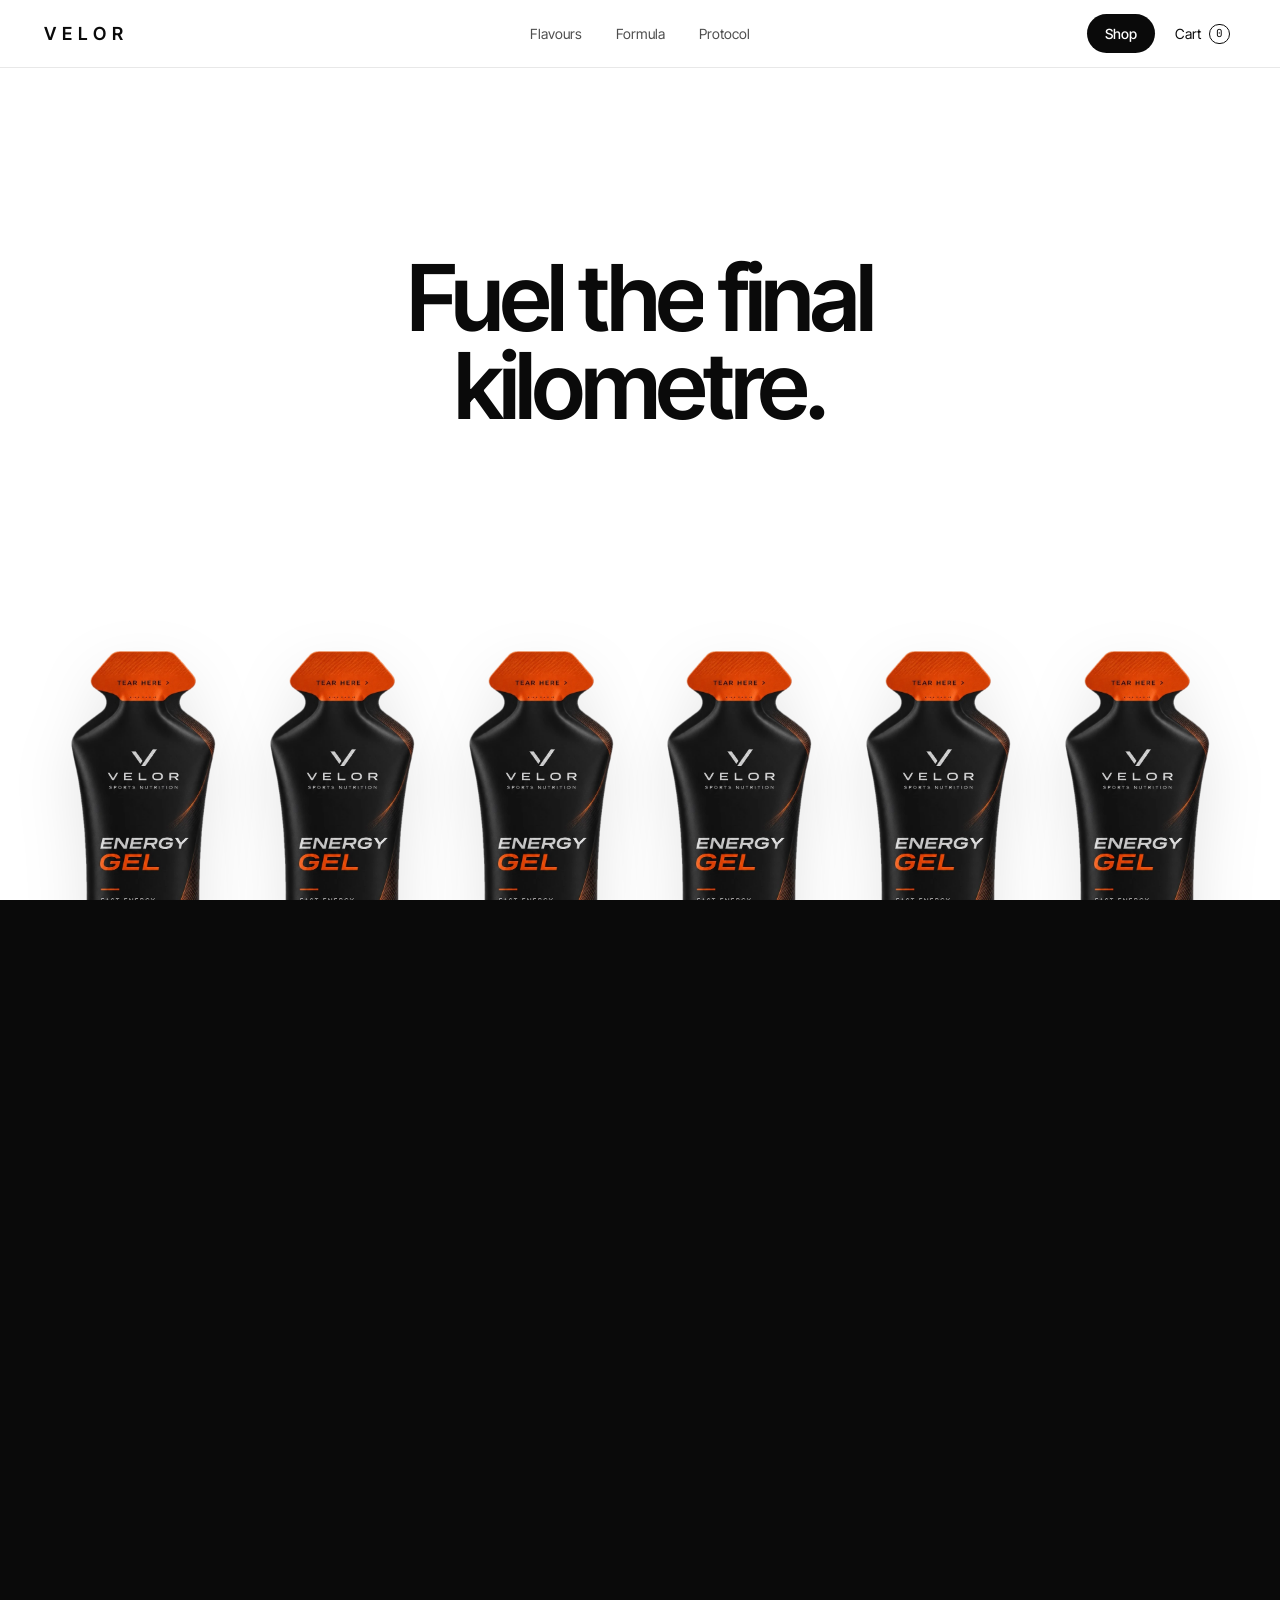
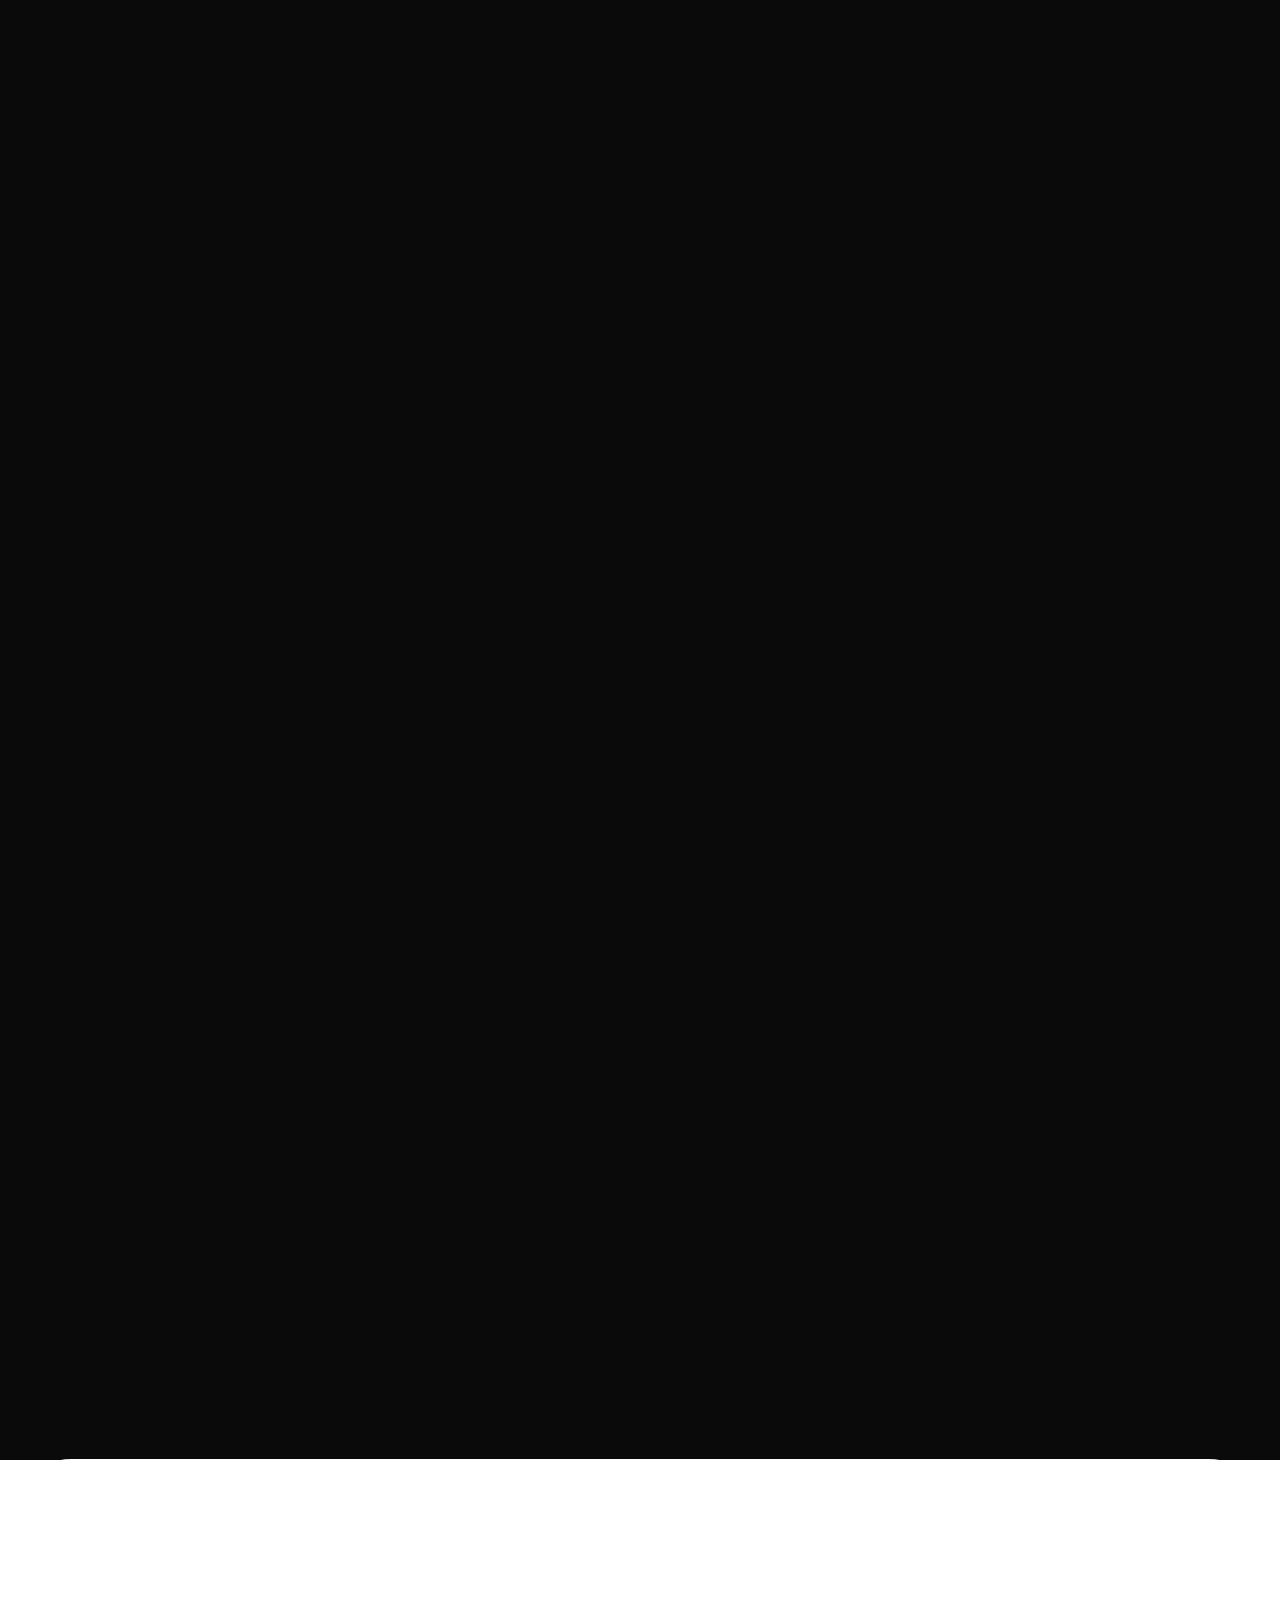
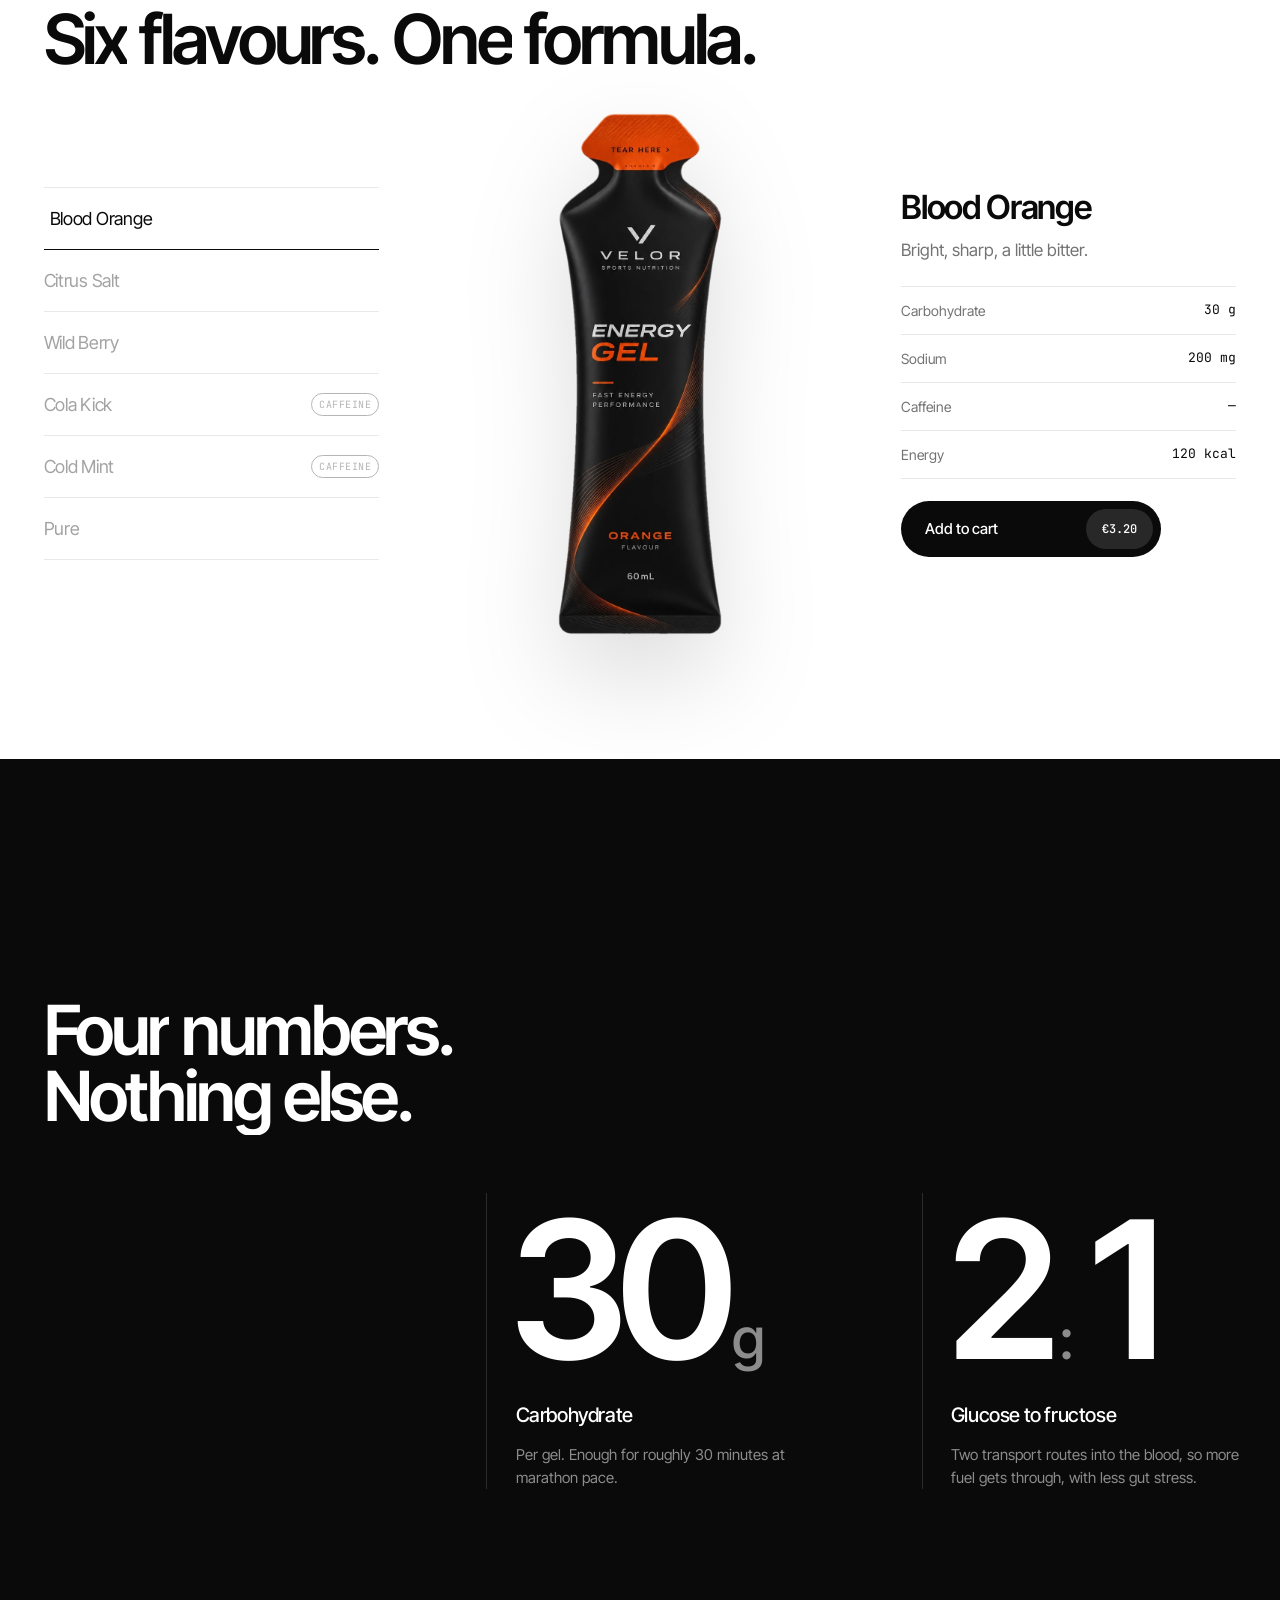
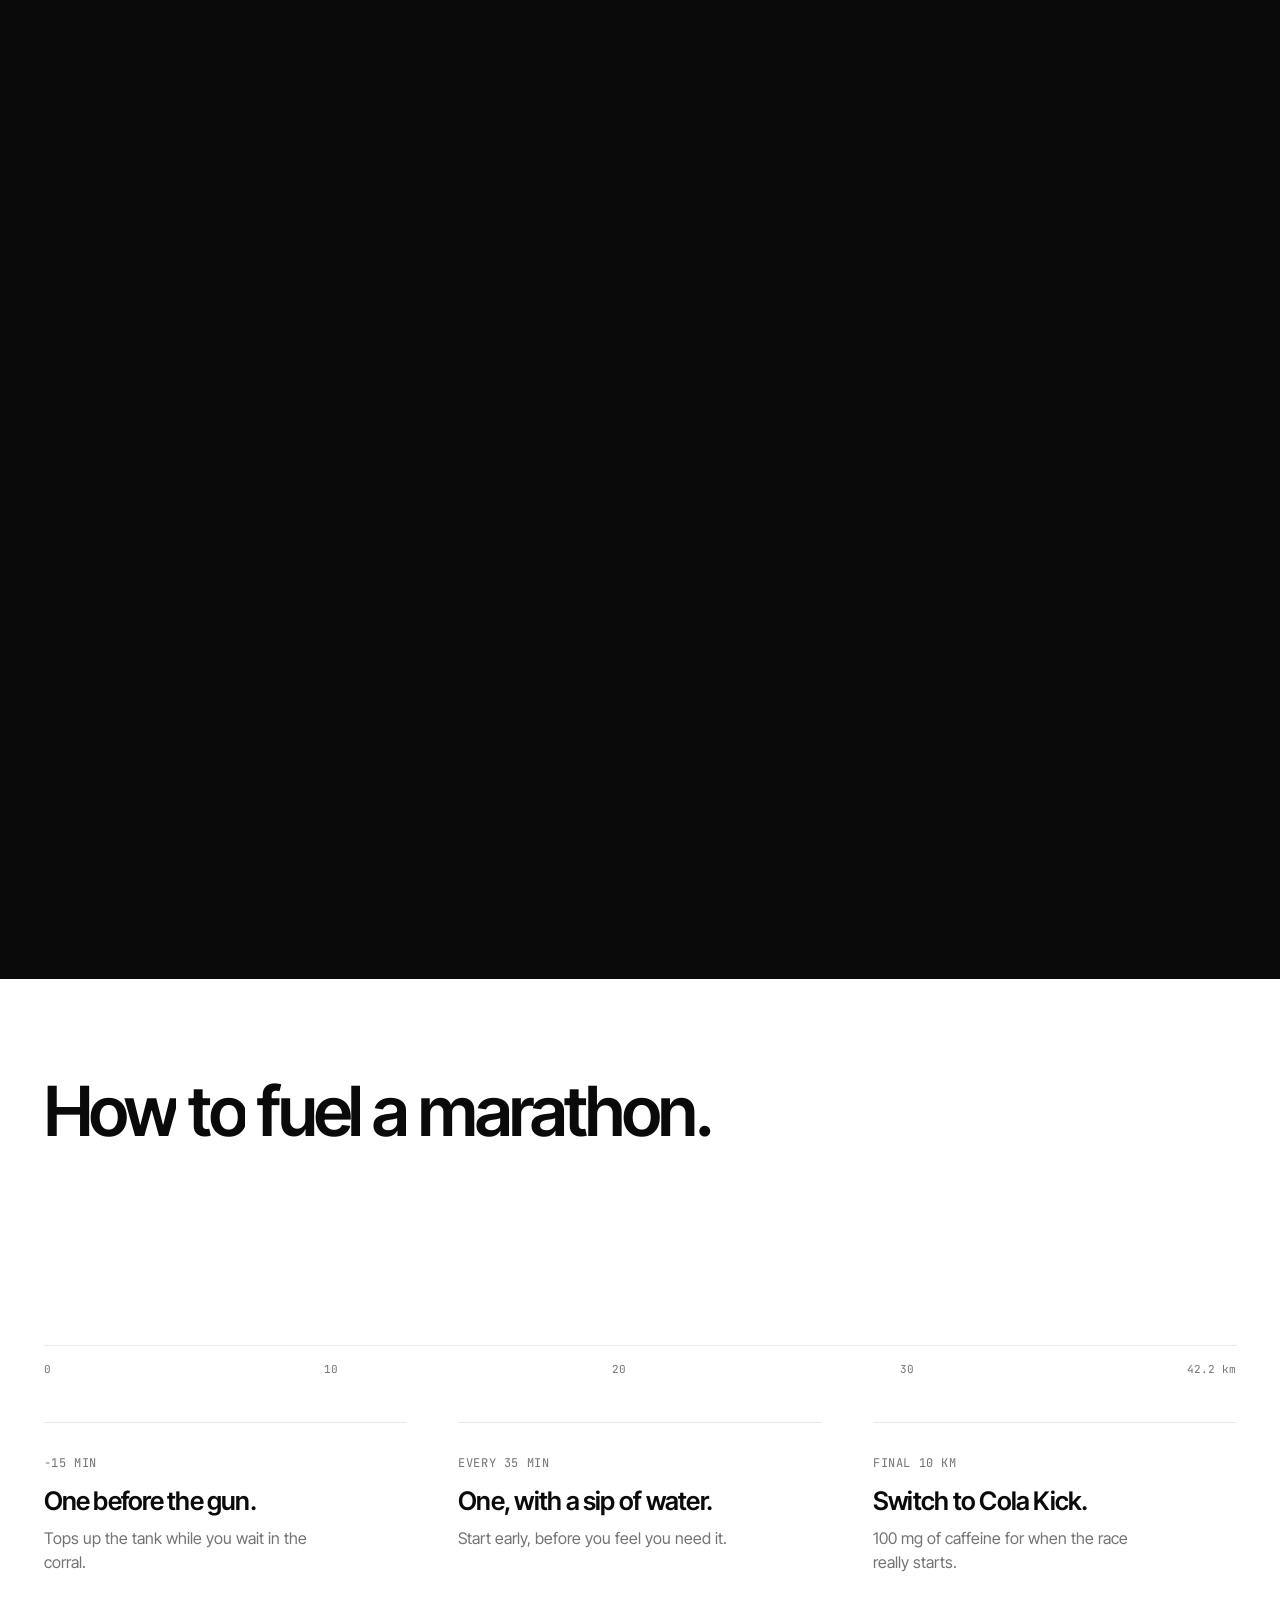
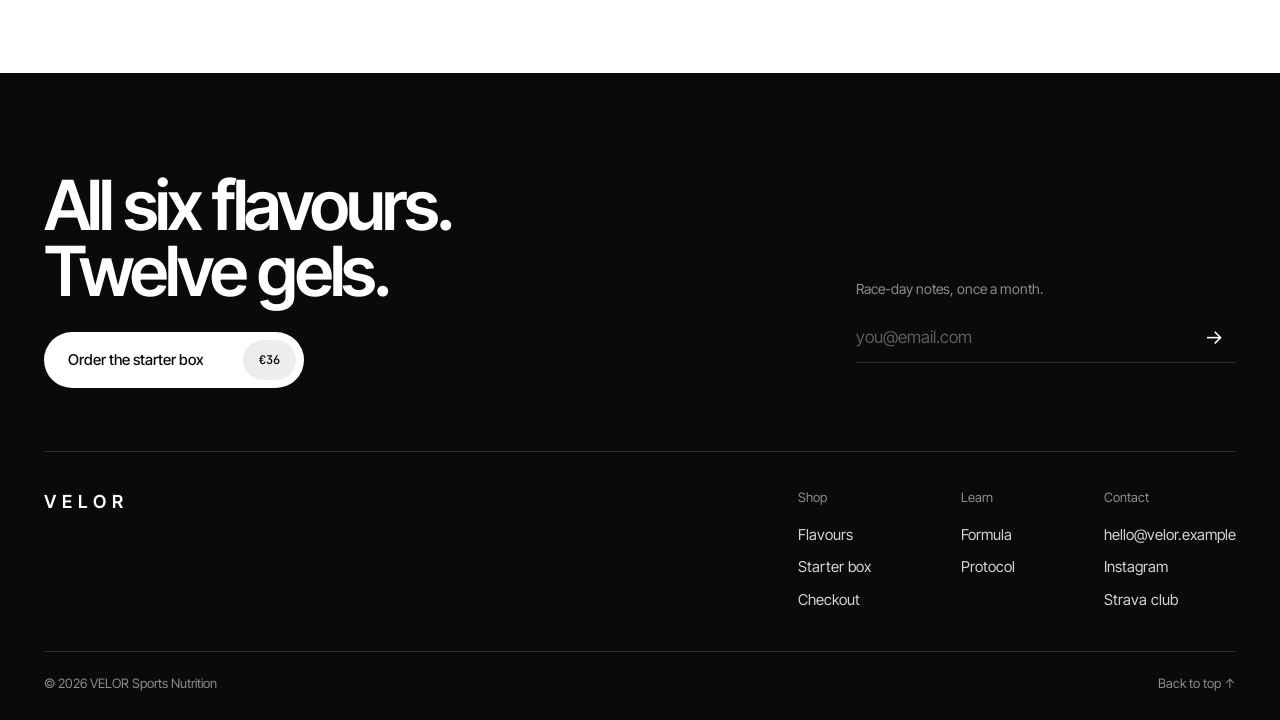
==== index.html @ 57b3eb49 "Polish: justified manifesto without orphans, tighter desktop spacing - Manifesto set as a justified " ====
<!doctype html>
<html lang="en">
<head>
  <meta charset="utf-8">
  <meta name="viewport" content="width=device-width, initial-scale=1, viewport-fit=cover">
  <title>VELOR — Energy Gel for Runners</title>
  <meta name="description" content="VELOR energy gels for runners. 30 g of carbohydrate in 60 ml, 2:1 glucose–fructose, six flavours. Fuel the final kilometre.">
  <meta name="theme-color" content="#ffffff">
  <link rel="canonical" href="https://velor.example/">
  <meta property="og:type" content="website">
  <meta property="og:title" content="VELOR — Energy Gel for Runners">
  <meta property="og:description" content="30 g carbs. 60 ml. Six flavours. Fuel the final kilometre.">
  <meta property="og:image" content="assets/velor-gel.png">
  <meta name="twitter:card" content="summary_large_image">
  <link rel="icon" href="data:image/svg+xml,%3Csvg xmlns='http://www.w3.org/2000/svg' viewBox='0 0 32 32'%3E%3Crect width='32' height='32' rx='7' fill='%230a0a0a'/%3E%3Cpath d='M8 9l8 15 8-15' fill='none' stroke='%23fff' stroke-width='3'/%3E%3C/svg%3E">
  <link rel="preconnect" href="https://fonts.googleapis.com">
  <link rel="preconnect" href="https://fonts.gstatic.com" crossorigin>
  <link href="https://fonts.googleapis.com/css2?family=Inter+Tight:wght@400;500;600;700&family=JetBrains+Mono:wght@400;500&display=swap" rel="stylesheet">
  <link rel="preload" as="image" href="assets/velor-gel.webp" type="image/webp">
  <link rel="stylesheet" href="styles.css">
  <script type="application/ld+json">
  {
    "@context": "https://schema.org",
    "@type": "Product",
    "name": "VELOR Energy Gel",
    "brand": { "@type": "Brand", "name": "VELOR" },
    "description": "Energy gel for runners: 30 g carbohydrate in 60 ml, 2:1 glucose–fructose. Six flavours.",
    "image": "assets/velor-gel.png",
    "offers": { "@type": "Offer", "priceCurrency": "EUR", "price": "36.00", "availability": "https://schema.org/InStock" }
  }
  </script>
</head>
<body>
  <a class="skip" href="#flavours">Skip to flavours</a>

  <header class="nav" id="nav">
    <a class="logo" href="#top" aria-label="VELOR home">
      <span>VELOR</span>
    </a>
    <nav class="nav-links" aria-label="Primary">
      <a href="#flavours">Flavours</a>
      <a href="#formula">Formula</a>
      <a href="#protocol">Protocol</a>
    </nav>
    <div class="nav-actions">
      <a class="nav-shop" href="#shop">Shop</a>
      <button class="nav-cart" type="button" id="cartOpen" aria-haspopup="dialog" aria-controls="cart">Cart <span class="cart-count" id="cartCount" aria-label="items in cart">0</span></button>
    </div>
  </header>

  <main id="top">
    <!-- ================= INTRO: hero + blackout manifesto (one pinned scene) ================= -->
    <section class="intro" id="intro" aria-label="Introduction">
      <div class="intro-stage">
        <div class="hero">
          <div class="hero-copy">
            <h1 class="hero-title" data-split>Fuel the final kilometre.</h1>
            <a class="hero-cta" href="#flavours">Shop flavours <span aria-hidden="true">→</span></a>
          </div>

          <div class="packs" id="packs"></div>
        </div>

        <div class="blackout" id="blackout" aria-hidden="false">
          <p class="manifesto" id="manifesto">No sugar crash. No sticky hands. No guessing. Just thirty grams of fuel, ready the moment your legs ask&nbsp;for&nbsp;it.</p>
        </div>
      </div>
    </section>

    <!-- ================= FLAVOURS ================= -->
    <section class="flavours" id="flavours" aria-labelledby="flavours-title">
      <div class="wrap">
        <header class="sec-head">
          <h2 id="flavours-title" data-split>Six flavours. One formula.</h2>
        </header>

        <div class="fl">
          <ol class="fl-list" id="flList" role="tablist" aria-label="Flavours"></ol>

          <div class="fl-stage" aria-live="polite">
            <img class="fl-pack" id="flPack" src="assets/velor-gel.webp" width="438" height="1391" alt="VELOR energy gel pack">
          </div>

          <div class="fl-info">
            <h3 class="fl-name" id="flName">Blood Orange</h3>
            <p class="fl-note" id="flNote">Bright, sharp, a little bitter.</p>
            <dl class="fl-specs">
              <div><dt>Carbohydrate</dt><dd id="flCarb">30 g</dd></div>
              <div><dt>Sodium</dt><dd id="flSodium">200 mg</dd></div>
              <div><dt>Caffeine</dt><dd id="flCaf">—</dd></div>
              <div><dt>Energy</dt><dd>120 kcal</dd></div>
            </dl>
            <button class="btn btn--ink" type="button" id="flAdd">
              <span class="btn-label">Add to cart</span><span class="btn-price">€3.20</span>
            </button>
          </div>
        </div>
      </div>
    </section>

    <!-- ================= FORMULA (pinned horizontal track) ================= -->
    <section class="formula" id="formula" aria-labelledby="formula-title">
      <div class="formula-stage">
        <div class="formula-panel" id="formulaPanel">
          <div class="formula-head">
            <h2 id="formula-title" data-split>Four numbers. Nothing else.</h2>
          </div>
          <div class="track" id="track">
            <article class="stat">
              <p class="stat-n"><span class="count" data-to="30">30</span><small>g</small></p>
              <h3>Carbohydrate</h3>
              <p>Per gel. Enough for roughly 30 minutes at marathon pace.</p>
            </article>
            <article class="stat">
              <p class="stat-n">2<small>:</small>1</p>
              <h3>Glucose to fructose</h3>
              <p>Two transport routes into the blood, so more fuel gets through, with less gut stress.</p>
            </article>
            <article class="stat">
              <p class="stat-n"><span class="count" data-to="200">200</span><small>mg</small></p>
              <h3>Sodium</h3>
              <p>Replaces what you sweat out. Citrus Salt doubles it for hot days.</p>
            </article>
            <article class="stat">
              <p class="stat-n"><span class="count" data-to="60">60</span><small>ml</small></p>
              <h3>Liquid, not paste</h3>
              <p>Thin enough to swallow mid-stride. No water needed to wash it down.</p>
            </article>
          </div>
          <div class="formula-bar" aria-hidden="true"><i id="formulaBar"></i></div>
        </div>
      </div>
    </section>

    <!-- ================= PROTOCOL ================= -->
    <section class="protocol" id="protocol" aria-labelledby="protocol-title">
      <div class="wrap">
        <header class="sec-head">
          <h2 id="protocol-title" data-split>How to fuel a marathon.</h2>
        </header>

        <div class="route" id="route">
          <svg class="route-svg" viewBox="0 52 1200 200" preserveAspectRatio="none" aria-hidden="true">
            <line class="route-base" x1="0" y1="250" x2="1200" y2="250"/>
            <path class="route-fill" d="M0 200 C 80 196 120 150 190 160 S 300 210 380 180 S 470 90 560 110 S 660 190 740 170 S 840 60 930 80 S 1050 170 1120 150 S 1180 130 1200 128 L1200 250 L0 250 Z"/>
            <path class="route-line" id="routeLine" pathLength="1" d="M0 200 C 80 196 120 150 190 160 S 300 210 380 180 S 470 90 560 110 S 660 190 740 170 S 840 60 930 80 S 1050 170 1120 150 S 1180 130 1200 128"/>
          </svg>
          <div class="route-km" aria-hidden="true"><span>0</span><span>10</span><span>20</span><span>30</span><span>42.2 km</span></div>
        </div>

        <ol class="steps">
          <li class="step" data-at=".08">
            <span class="step-t">−15 min</span>
            <h3>One before the gun.</h3>
            <p>Tops up the tank while you wait in the corral.</p>
          </li>
          <li class="step" data-at=".35">
            <span class="step-t">Every 35 min</span>
            <h3>One, with a sip of water.</h3>
            <p>Start early, before you feel you need it.</p>
          </li>
          <li class="step" data-at=".62">
            <span class="step-t">Final 10 km</span>
            <h3>Switch to Cola Kick.</h3>
            <p>100 mg of caffeine for when the race really starts.</p>
          </li>
        </ol>
      </div>
    </section>
  </main>

  <!-- ================= FOOTER ================= -->
  <footer class="foot" id="shop">
    <div class="wrap">
      <div class="foot-top">
        <div class="foot-offer">
          <h2>All six flavours.<br>Twelve gels.</h2>
          <button class="btn btn--paper" type="button" id="boxAdd"><span class="btn-label">Order the starter box</span><span class="btn-price">€36</span></button>
        </div>
        <form class="foot-news" id="news" novalidate>
          <label for="email">Race-day notes, once a month.</label>
          <div class="field">
            <input id="email" type="email" placeholder="you@email.com" autocomplete="email" required>
            <button type="submit" aria-label="Subscribe">→</button>
          </div>
          <p class="field-msg" id="newsMsg" role="status"></p>
        </form>
      </div>

      <div class="foot-mid">
        <a class="foot-logo" href="#top" aria-label="Back to top">VELOR</a>
        <nav class="foot-cols" aria-label="Footer">
          <div>
            <p>Shop</p>
            <a href="#flavours">Flavours</a>
            <a href="#shop">Starter box</a>
            <a href="checkout.html">Checkout</a>
          </div>
          <div>
            <p>Learn</p>
            <a href="#formula">Formula</a>
            <a href="#protocol">Protocol</a>
          </div>
          <div>
            <p>Contact</p>
            <a href="mailto:hello@velor.example">hello@velor.example</a>
            <a href="#" aria-disabled="true">Instagram</a>
            <a href="#" aria-disabled="true">Strava club</a>
          </div>
        </nav>
      </div>

      <div class="foot-base">
        <span>© 2026 VELOR Sports Nutrition</span>
        <a href="#top">Back to top ↑</a>
      </div>
    </div>
  </footer>

  <div class="cart-scrim" id="cartScrim" hidden></div>
  <aside class="cart" id="cart" role="dialog" aria-modal="true" aria-labelledby="cartTitle" aria-hidden="true" inert>
    <header class="cart-head">
      <h2 id="cartTitle">Cart <span id="cartHeadCount">0</span></h2>
      <button class="cart-x" type="button" id="cartClose" aria-label="Close cart"><svg viewBox="0 0 24 24" aria-hidden="true"><path d="M6 6l12 12M18 6 6 18"/></svg></button>
    </header>
    <div class="cart-ship" id="cartShip"><p id="cartShipText"></p><span class="cart-ship-bar"><i id="cartShipBar"></i></span></div>
    <ul class="cart-items" id="cartItems"></ul>
    <div class="cart-empty" id="cartEmpty">
      <p>Your cart is empty.</p>
      <a class="btn btn--ink" href="#flavours" data-close-cart><span class="btn-label">Browse flavours</span><span class="btn-price">→</span></a>
    </div>
    <footer class="cart-foot" id="cartFoot">
      <div class="cart-row"><span>Subtotal</span><span id="cartSubtotal">€0.00</span></div>
      <div class="cart-row cart-row--mute"><span>Shipping</span><span id="cartShipping">—</span></div>
      <div class="cart-row cart-row--total"><span>Total</span><span id="cartTotal">€0.00</span></div>
      <a class="btn btn--ink cart-checkout" href="checkout.html" id="cartCheckout"><span class="btn-label">Checkout</span><span class="btn-price" id="cartCheckoutPrice">€0.00</span></a>
    </footer>
  </aside>

  <div class="toast" id="toast" role="status" aria-live="polite"></div>

  <script src="main.js" defer></script>
</body>
</html>
---- styles.css ----
/* ==========================================================================
   VELOR — energy gel for runners
   Monochrome system: ink on paper, paper on ink. Motion carries the brand.
   ========================================================================== */

:root {
  --ink: #0a0a0a;
  --paper: #ffffff;
  --mute: #737373;
  --mute-inv: #8c8c8c;
  --line: rgba(10, 10, 10, .09);
  --line-inv: rgba(255, 255, 255, .14);
  --ghost: #f3f3f3;

  --sans: "Inter Tight", ui-sans-serif, system-ui, -apple-system, "Segoe UI", sans-serif;
  --mono: "JetBrains Mono", ui-monospace, SFMono-Regular, Menlo, monospace;

  --gutter: clamp(16px, 3.4vw, 48px);
  --max: 1360px;

  --ease-out: cubic-bezier(.23, 1, .32, 1);
  --ease-io: cubic-bezier(.77, 0, .175, 1);
  --ease-spring: cubic-bezier(.34, 1.4, .64, 1);
}

*, *::before, *::after { box-sizing: border-box; }
html { -webkit-text-size-adjust: 100%; }
body {
  margin: 0;
  background: var(--paper);
  color: var(--ink);
  font-family: var(--sans);
  font-size: 16px;
  line-height: 1.5;
  -webkit-font-smoothing: antialiased;
  -moz-osx-font-smoothing: grayscale;
  text-rendering: optimizeLegibility;
  overflow-x: clip;
}
img, svg { display: block; max-width: 100%; }
button { font: inherit; color: inherit; background: none; border: 0; padding: 0; cursor: pointer; }
a { color: inherit; text-decoration: none; }
h1, h2, h3, p, ol, dl, dd { margin: 0; padding: 0; }
ol { list-style: none; }
::selection { background: var(--ink); color: var(--paper); }
[hidden] { display: none !important; }
html.cart-lock, html.cart-lock body { overflow: hidden; }
:focus-visible { outline: 2px solid currentColor; outline-offset: 4px; border-radius: 4px; }

.wrap { width: 100%; max-width: var(--max); margin: 0 auto; padding: 0 var(--gutter); }

.skip { position: fixed; left: 12px; top: -60px; z-index: 100; background: var(--ink); color: var(--paper); padding: 10px 14px; border-radius: 8px; }
.skip:focus { top: 12px; }

/* ---------- split-line reveal ---------- */
[data-split] .w { display: inline-block; overflow: hidden; vertical-align: top; padding-bottom: .08em; margin-bottom: -.08em; }
[data-split] .w > span {
  display: inline-block;
  transform: translate3d(0, 105%, 0);
  transition: transform 1s var(--ease-out);
  transition-delay: calc(var(--i, 0) * 55ms);
}
[data-split].in .w > span { transform: none; }

/* ==========================================================================
   NAV — solid frosted bar; switches to a dark bar over black sections
   ========================================================================== */
:root { --nav-h: 68px; --sec-y: clamp(88px, 11vh, 120px); --head-gap: clamp(32px, 4.5vh, 48px); }
.nav {
  position: fixed; inset: 0 0 auto 0; z-index: 50;
  height: var(--nav-h);
  display: grid; grid-template-columns: 1fr auto 1fr; align-items: center;
  padding: 0 var(--gutter);
  color: var(--ink);
  background: rgba(255, 255, 255, .94);
  -webkit-backdrop-filter: saturate(180%) blur(16px); backdrop-filter: saturate(180%) blur(16px);
  border-bottom: 1px solid var(--line);
  transition: background-color .35s ease, color .35s ease, border-color .35s ease;
}
.nav.nav--dark {
  color: var(--paper);
  background: rgba(10, 10, 10, .9);
  border-bottom-color: var(--line-inv);
}
.logo { display: inline-flex; align-items: center; justify-self: start; min-height: 44px; }
.logo span { font-weight: 600; font-size: 18px; letter-spacing: .34em; margin-right: -.34em; }
.nav-links { display: flex; gap: 6px; font-size: 14px; }
.nav-links a {
  padding: 8px 14px; border-radius: 999px; opacity: .72;
  transition: opacity .2s, background-color .2s;
}
.nav-links a:hover { opacity: 1; background: rgba(10, 10, 10, .05); }
.nav--dark .nav-links a:hover { background: rgba(255, 255, 255, .08); }
.nav-actions { justify-self: end; display: flex; align-items: center; gap: 8px; font-size: 14px; }
.nav-shop {
  padding: 9px 18px; border-radius: 999px; background: var(--ink); color: var(--paper); font-weight: 500;
  transition: transform .16s var(--ease-out), background-color .35s, color .35s;
}
.nav--dark .nav-shop { background: var(--paper); color: var(--ink); }
.nav-shop:active { transform: scale(.96); }
.nav-cart { padding: 0 6px 0 12px; border-radius: 999px; transition: background-color .2s; }
.nav-cart:hover { background: rgba(10, 10, 10, .05); }
.nav--dark .nav-cart:hover { background: rgba(255, 255, 255, .08); }
.nav-cart { display: inline-flex; align-items: center; gap: 8px; }
.cart-count {
  display: inline-grid; place-items: center; min-width: 20px; height: 20px; padding: 0 6px;
  border: 1px solid currentColor; border-radius: 999px; font-family: var(--mono); font-size: 11px;
}
.cart-count.bump { animation: bump .5s var(--ease-spring); }
@keyframes bump { 40% { transform: scale(1.35); } }

/* ==========================================================================
   INTRO — hero, then a black disc rises out of the packs and swallows the page
   ========================================================================== */
.intro { position: relative; height: 340vh; background: var(--ink); }
.intro-stage { position: sticky; top: 0; height: 100vh; height: 100svh; overflow: hidden; background: var(--paper); }

.hero { position: absolute; inset: 0; }

.hero-copy {
  position: absolute; left: 0; right: 0; top: 38%; transform: translateY(-50%);
  text-align: center; padding: 0 var(--gutter);
  will-change: transform, opacity;
}
.hero-title {
  font-weight: 600;
  font-size: clamp(40px, 7.2vw, 112px);
  line-height: .95;
  letter-spacing: -.045em;
  max-width: 11ch; margin: 0 auto;
}
.hero-cta { display: none; }

/* six packs, half-submerged at the bottom edge */
.packs {
  position: absolute; left: 0; right: 0; bottom: 0; margin: 0 auto; max-width: var(--max); padding: 0 var(--gutter);
  display: grid; grid-template-columns: repeat(6, minmax(0, 1fr));
  height: 0; /* packs hang from the bottom edge */
}
.pack {
  --w: clamp(52px, 11.4vw, 180px);
  --hide: 46%; --show: .54;
  position: relative; justify-self: center;
  width: var(--w); height: 0;
  outline: none;
}
.pack-body {
  position: absolute; left: 0; bottom: 0; width: var(--w); display: block;
  transform: translate3d(0, calc(100% + 40px), 0);
  transition: transform 1.25s var(--ease-out);
  transition-delay: calc(var(--i) * 70ms + 250ms);
}
.pack-img {
  width: 100%; height: auto;
  filter: drop-shadow(0 24px 30px rgba(0, 0, 0, .1));
  user-select: none; -webkit-user-drag: none; pointer-events: none;
}
.loaded .pack-body { transform: translate3d(0, calc(var(--hide, 50%) - var(--lift, 0%) + var(--sink, 0px)), 0) rotate(var(--rot, 0deg)); }
.pack-body { transform-origin: 50% 80%; }
.loaded .pack.ready .pack-body { transition: transform .7s var(--ease-out); transition-delay: 0s; }
.loaded .pack.ready.sunk .pack-body { transition: none; }
/* Fixed hit area = the resting visible part of the pack. The artwork moves,
   the hit area doesn't, so the lift can't slide out from under the cursor. */
.pack::before {
  content: ""; position: absolute; left: 0; bottom: 0; width: var(--w);
  height: calc(var(--w) * 3.176 * var(--show, .5));
}
.pack-body { pointer-events: none; }
.pack.sunk { pointer-events: none; }
.pack:focus-visible::after {
  content: ""; position: absolute; left: 50%; bottom: 14px; width: 6px; height: 6px; margin-left: -3px;
  border-radius: 50%; background: var(--paper); z-index: 2;
}

/* only the pack under the cursor moves */
@media (hover: hover) and (pointer: fine) {
  .pack:hover { --lift: 16%; }
}
.pack:focus-visible { --lift: 16%; }

/* the black disc */
.blackout {
  position: absolute; inset: 0; background: var(--ink); color: var(--paper);
  clip-path: circle(0px at 50% 100%);
  display: grid; place-items: center; padding: 0 var(--gutter);
  pointer-events: none;
  will-change: clip-path;
}
.blackout.full { pointer-events: auto; }
.manifesto {
  width: min(100%, 15.25em);
  font-weight: 500;
  font-size: clamp(28px, 4.2vw, 64px);
  line-height: 1.06;
  letter-spacing: -.035em;
  text-align: justify;
  text-align-last: left;
  -webkit-hyphens: none; hyphens: none;
  word-spacing: -.02em;
}
.manifesto .mw { opacity: .14; transition: opacity .35s ease; }
.manifesto .mw.on { opacity: 1; }

/* ==========================================================================
   SECTION HEADS
   ========================================================================== */
.sec-head { display: flex; flex-direction: column; gap: 18px; }
.sec-head h2, .formula-head h2, .foot-offer h2 {
  font-weight: 600;
  font-size: clamp(36px, 5.4vw, 84px);
  line-height: .96;
  letter-spacing: -.045em;
}

/* ==========================================================================
   FLAVOURS — white sheet rising over black, its corners flattening as it lands
   ========================================================================== */
.flavours {
  position: relative; z-index: 2;
  background: var(--paper);
  margin-top: -1px;
  padding: calc(var(--nav-h) + clamp(40px, 6vh, 64px)) 0 var(--sec-y);
  border-radius: var(--r, 48px) var(--r, 48px) 0 0;
  min-height: 100vh; overflow: hidden;
  display: flex; flex-direction: column; justify-content: center;
}
.fl {
  display: grid; grid-template-columns: minmax(220px, 1fr) minmax(280px, 1.25fr) minmax(240px, 1fr);
  gap: clamp(24px, 4vw, 64px); align-items: center;
  margin-top: var(--head-gap);
}

.fl-list { border-top: 1px solid var(--line); }
.fl-item { border-bottom: 1px solid var(--line); }
.fl-btn {
  width: 100%; display: grid; grid-template-columns: 1fr auto; align-items: center; gap: 10px;
  padding: 17px 0; text-align: left; font-size: 18px; letter-spacing: -.015em;
  color: #a3a3a3; transition: color .3s ease;
  position: relative;
}
.fl-btn .tag { font-family: var(--mono); font-size: 10px; letter-spacing: .05em; text-transform: uppercase; padding: 3px 7px; border: 1px solid currentColor; border-radius: 99px; opacity: .8; }
.fl-btn::before {
  content: ""; position: absolute; left: 0; right: 0; bottom: -1px; height: 1px; background: var(--ink);
  transform: scaleX(0); transform-origin: left; transition: transform .6s var(--ease-out);
}
.fl-btn:hover { color: var(--ink); }
.fl-btn[aria-selected="true"] { color: var(--ink); }
.fl-btn[aria-selected="true"]::before { transform: scaleX(1); }
.fl-btn .name { transition: transform .45s var(--ease-out); }
.fl-btn:hover .name, .fl-btn[aria-selected="true"] .name { transform: translateX(6px); }

.fl-stage {
  position: relative; height: clamp(380px, 58vh, 580px);
}
.fl-list, .fl-info { position: relative; z-index: 1; }
.fl-pack {
  position: absolute; top: 0; bottom: 0; left: 0; right: 0; margin: auto; height: 100%; width: auto;
  filter: drop-shadow(0 40px 50px rgba(0, 0, 0, .14));
  animation: float 6s ease-in-out infinite;
}
@keyframes float { 50% { translate: 0 -10px; } }
.fl-info { display: flex; flex-direction: column; gap: 22px; }
.fl-name { font-weight: 600; font-size: clamp(28px, 2.6vw, 40px); letter-spacing: -.035em; line-height: 1; }
.fl-note { color: var(--mute); font-size: 17px; margin-top: -8px; }
.fl-specs { border-top: 1px solid var(--line); }
.fl-specs div { display: flex; justify-content: space-between; padding: 13px 0; border-bottom: 1px solid var(--line); }
.fl-specs dt { color: var(--mute); font-size: 14px; }
.fl-specs dd { font-family: var(--mono); font-size: 13px; }
.swap { animation: swap .6s var(--ease-out); }
@keyframes swap { from { opacity: 0; transform: translateY(10px); filter: blur(4px); } }

/* ---------- buttons ---------- */
.btn {
  display: inline-flex; align-items: center; justify-content: space-between; gap: 28px;
  height: 56px; padding: 0 8px 0 24px; border-radius: 999px;
  font-weight: 500; font-size: 15px;
  transition: transform .16s var(--ease-out);
  position: relative; overflow: hidden; isolation: isolate;
}
.btn::before {
  content: ""; position: absolute; inset: 0; z-index: -1; border-radius: inherit;
  transform: translateY(101%); transition: transform .5s var(--ease-out);
}
.btn:active { transform: scale(.97); }
.btn-price { font-family: var(--mono); font-size: 12px; height: 40px; padding: 0 16px; display: grid; place-items: center; border-radius: 999px; transition: background-color .3s, color .3s; }
.btn--ink { background: var(--ink); color: var(--paper); align-self: flex-start; min-width: 260px; }
.btn--ink .btn-price { background: rgba(255, 255, 255, .12); }
.btn--paper { background: var(--paper); color: var(--ink); min-width: 260px; }
.btn--paper .btn-price { background: rgba(0, 0, 0, .07); }
@media (hover: hover) {
  .btn--ink:hover .btn-price { background: var(--paper); color: var(--ink); }
  .btn--paper:hover .btn-price { background: var(--ink); color: var(--paper); }
}

/* ==========================================================================
   FORMULA — a black panel; heading and numbers rise in, then run sideways
   ========================================================================== */
.formula { position: relative; height: 380vh; background: var(--ink); }
.formula-stage { position: sticky; top: 0; height: 100vh; height: 100svh; overflow: hidden; }
.formula-panel {
  position: absolute; inset: 0; background: var(--ink); color: var(--paper);
  display: flex; flex-direction: column; justify-content: center; gap: clamp(40px, 7vh, 72px);
  padding-top: var(--nav-h);
}
.formula-head { padding: 0 var(--gutter); }
.formula-head h2 { max-width: 12ch; }
.track {
  position: relative;
  display: flex; padding-left: max(var(--gutter), 38vw);
  will-change: transform;
}
.stat {
  flex: 0 0 auto; width: clamp(280px, 34vw, 520px);
  padding: 0 clamp(20px, 3vw, 48px) 0 clamp(20px, 2.2vw, 32px);
  border-left: 1px solid var(--line-inv);
  display: flex; flex-direction: column; gap: 14px;
  opacity: 0; transform: translate3d(0, 40px, 0);
  transition: opacity .9s var(--ease-out), transform 1.1s var(--ease-out);
  transition-delay: calc(var(--i, 0) * 90ms + 150ms);
}
.formula-panel.in .stat { opacity: 1; transform: none; }
.stat:nth-child(2) { --i: 1; } .stat:nth-child(3) { --i: 2; } .stat:nth-child(4) { --i: 3; }
.stat-n {
  font-weight: 600; font-size: clamp(96px, 15vw, 240px); line-height: .82; letter-spacing: -.07em;
  font-variant-numeric: tabular-nums; margin: 18px 0 18px -.04em;
  white-space: nowrap;
}
.stat-n small { font-size: .3em; letter-spacing: -.02em; margin-left: .12em; color: var(--mute-inv); font-weight: 500; }
.stat h3 { font-weight: 500; font-size: 20px; letter-spacing: -.02em; }
.stat p:last-child { color: var(--mute-inv); font-size: 15px; max-width: 34ch; }
.formula-bar { position: absolute; left: var(--gutter); right: var(--gutter); bottom: 28px; height: 1px; background: var(--line-inv); opacity: 0; transition: opacity .6s .6s; }
.formula-panel.in .formula-bar { opacity: 1; }
.formula-bar i { position: absolute; inset: 0; background: var(--paper); transform-origin: left; transform: scaleX(0); }

/* ==========================================================================
   PROTOCOL — the course draws itself as you read
   ========================================================================== */
.protocol {
  position: relative; z-index: 2; background: var(--paper);
  padding: var(--sec-y) 0;
}
.route { position: relative; margin-top: var(--head-gap); }
.route-svg { width: 100%; height: clamp(120px, 18vh, 190px); overflow: visible; }
.route-base { stroke: var(--line); stroke-width: 1; vector-effect: non-scaling-stroke; }
.route-line {
  fill: none; stroke: var(--ink); stroke-width: 2; vector-effect: non-scaling-stroke;
  stroke-dasharray: 1; stroke-dashoffset: var(--draw, 1);
}
.route-fill { fill: var(--ink); opacity: calc((1 - var(--draw, 1)) * .045); }
.route-km {
  display: flex; justify-content: space-between; margin-top: 14px;
  font-family: var(--mono); font-size: 11px; color: var(--mute);
}
.steps { display: grid; grid-template-columns: repeat(3, 1fr); gap: clamp(20px, 4vw, 64px); margin-top: clamp(36px, 5vh, 56px); }
.step { position: relative; padding-top: 26px; border-top: 1px solid var(--line); opacity: .22; transform: translateY(16px); transition: opacity .7s var(--ease-out), transform .9s var(--ease-out); }
.step::before {
  content: ""; position: absolute; left: 0; top: -1px; height: 1px; width: 100%; background: var(--ink);
  transform: scaleX(0); transform-origin: left; transition: transform 1s var(--ease-out);
}
.step.on { opacity: 1; transform: none; }
.step.on::before { transform: scaleX(1); }
.step-t { font-family: var(--mono); font-size: 12px; text-transform: uppercase; letter-spacing: .05em; color: var(--mute); }
.step h3 { font-weight: 600; font-size: clamp(22px, 2vw, 28px); letter-spacing: -.03em; line-height: 1.1; margin: 14px 0 10px; }
.step p { color: var(--mute); max-width: 32ch; }

/* ==========================================================================
   FOOTER
   ========================================================================== */
main { position: relative; z-index: 2; background: var(--paper); }
.foot {
  position: relative;
  background: var(--ink); color: var(--paper);
  padding: var(--sec-y) 0 0;
}
.foot-top { display: flex; justify-content: space-between; align-items: flex-end; gap: 48px; flex-wrap: wrap; padding-bottom: clamp(48px, 7vh, 72px); }
.foot-offer { display: flex; flex-direction: column; gap: 28px; align-items: flex-start; }
.foot-news { width: min(380px, 100%); display: flex; flex-direction: column; gap: 14px; }
.foot-news label { color: var(--mute-inv); font-size: 14px; }
.field { display: flex; border-bottom: 1px solid var(--line-inv); transition: border-color .3s; }
.field:focus-within { border-color: var(--paper); }
.field input { flex: 1; min-width: 0; background: none; border: 0; color: var(--paper); font: inherit; font-size: 17px; padding: 12px 0; outline: none; }
.field input::placeholder { color: #5c5c5c; }
.field button { width: 44px; font-size: 20px; transition: transform .3s var(--ease-out); }
.field button:hover { transform: translateX(4px); }
.field-msg { font-family: var(--mono); font-size: 11px; min-height: 1em; color: var(--mute-inv); }

.foot-mid {
  display: grid; grid-template-columns: 1fr auto; gap: 48px; align-items: start;
  padding: 36px 0 40px; border-top: 1px solid var(--line-inv);
}
.foot-logo { font-weight: 600; font-size: 18px; letter-spacing: .34em; justify-self: start; }
.foot-cols { display: grid; grid-template-columns: repeat(3, auto); gap: clamp(40px, 7vw, 112px); }
.foot-cols div { display: flex; flex-direction: column; gap: 10px; align-items: flex-start; }
.foot-cols p { font-size: 13px; color: var(--mute-inv); margin-bottom: 6px; }
.foot-cols a { font-size: 15px; color: #d4d4d4; transition: color .2s; }
.foot-cols a:hover { color: var(--paper); }

.foot-base {
  display: flex; justify-content: space-between; gap: 20px; flex-wrap: wrap;
  padding: 22px 0 calc(26px + env(safe-area-inset-bottom));
  border-top: 1px solid var(--line-inv);
  font-size: 13px; color: var(--mute-inv);
}
.foot-base a { transition: color .2s; }
.foot-base a:hover { color: var(--paper); }

/* ==========================================================================
   CART DRAWER
   ========================================================================== */
.cart-scrim {
  position: fixed; inset: 0; z-index: 70; background: rgba(10, 10, 10, .42);
  opacity: 0; transition: opacity .45s var(--ease-out);
  -webkit-backdrop-filter: blur(2px); backdrop-filter: blur(2px);
}
.cart-scrim.open { opacity: 1; }
.cart {
  position: fixed; top: 0; right: 0; bottom: 0; z-index: 80;
  width: min(440px, 100vw);
  background: var(--paper); color: var(--ink);
  display: flex; flex-direction: column;
  transform: translate3d(100%, 0, 0);
  transition: transform .55s cubic-bezier(.32, .72, 0, 1);
  visibility: hidden;
  padding-bottom: env(safe-area-inset-bottom);
}
.cart.open { transform: none; visibility: visible; }
.cart:not(.open) { transition: transform .45s cubic-bezier(.32, .72, 0, 1), visibility 0s .45s; }
.cart-head {
  display: flex; align-items: center; justify-content: space-between;
  padding: 20px 24px; border-bottom: 1px solid var(--line);
}
.cart-head h2 { font-size: 20px; font-weight: 600; letter-spacing: -.02em; display: flex; align-items: center; gap: 10px; }
.cart-head h2 span {
  display: inline-grid; place-items: center; min-width: 24px; height: 24px; padding: 0 7px;
  border-radius: 999px; background: var(--ink); color: var(--paper); font-family: var(--mono); font-size: 11px; font-weight: 500;
}
.cart-x { width: 44px; height: 44px; margin-right: -10px; display: grid; place-items: center; border-radius: 999px; transition: background-color .2s, transform .16s var(--ease-out); }
.cart-x:hover { background: var(--ghost); }
.cart-x:active { transform: scale(.94); }
.cart-x svg { width: 20px; height: 20px; fill: none; stroke: currentColor; stroke-width: 1.6; }

.cart-ship { padding: 16px 24px; border-bottom: 1px solid var(--line); }
.cart-ship p { font-size: 13px; color: var(--mute); margin-bottom: 10px; }
.cart-ship-bar { display: block; height: 2px; background: var(--line); border-radius: 2px; overflow: hidden; }
.cart-ship-bar i { display: block; height: 100%; background: var(--ink); transform-origin: left; transform: scaleX(0); transition: transform .6s var(--ease-out); }

.cart-items { flex: 1; overflow-y: auto; overscroll-behavior: contain; padding: 0 24px; -webkit-overflow-scrolling: touch; }
.ci { display: grid; grid-template-columns: 76px 1fr; gap: 16px; padding: 20px 0; border-bottom: 1px solid var(--line); animation: ciIn .5s var(--ease-out); }
@keyframes ciIn { from { opacity: 0; transform: translateY(6px); } }
.ci-img { height: 104px; border-radius: 12px; background: var(--ghost); display: flex; align-items: flex-end; justify-content: center; overflow: hidden; padding-top: 10px; }
.ci-img img { height: 116%; width: auto; transform: translateY(14%); flex: 0 0 auto; }
.ci-img--box img { height: 96%; transform: translateY(18%); }
.ci-img--box img + img { margin-left: -16px; }
.ci-body { display: flex; flex-direction: column; min-width: 0; }
.ci-top { display: flex; justify-content: space-between; gap: 12px; }
.ci-name { font-weight: 500; font-size: 16px; letter-spacing: -.01em; }
.ci-price { font-family: var(--mono); font-size: 13px; white-space: nowrap; padding-top: 2px; }
.ci-sub { font-size: 13px; color: var(--mute); margin-top: 2px; }
.ci-bottom { display: flex; align-items: center; justify-content: space-between; margin-top: auto; padding-top: 12px; }
.qty { display: inline-flex; align-items: center; border: 1px solid var(--line); border-radius: 999px; height: 36px; }
.qty button { width: 36px; height: 36px; display: grid; place-items: center; font-size: 16px; border-radius: 999px; transition: background-color .2s; }
.qty button:hover:not(:disabled) { background: var(--ghost); }
.qty button:disabled { opacity: .3; cursor: default; }
.qty span { min-width: 24px; text-align: center; font-family: var(--mono); font-size: 13px; }
.ci-remove { font-size: 13px; color: var(--mute); padding: 8px 0; transition: color .2s; }
.ci-remove:hover { color: var(--ink); }

.cart-empty, .cart-done { flex: 1; display: flex; flex-direction: column; justify-content: center; align-items: flex-start; gap: 20px; padding: 24px; }
.cart-empty p { font-size: 22px; letter-spacing: -.02em; }
.cart-done-t { font-size: clamp(36px, 8vw, 48px); font-weight: 600; letter-spacing: -.04em; line-height: 1; }
.cart-done p:not(.cart-done-t) { color: var(--mute); max-width: 32ch; }

.cart-foot { padding: 18px 24px 24px; border-top: 1px solid var(--line); display: flex; flex-direction: column; gap: 8px; }
.cart-row { display: flex; justify-content: space-between; font-size: 14px; }
.cart-row span:last-child { font-family: var(--mono); font-size: 13px; }
.cart-row--mute { color: var(--mute); }
.cart-row--total { font-weight: 600; font-size: 16px; padding-top: 6px; }
.cart-row--total span:last-child { font-size: 15px; }
.cart-checkout { width: 100%; min-width: 0; margin-top: 12px; }
.nav-cart { min-height: 44px; }

/* ---------- toast ---------- */
.toast {
  position: fixed; left: 50%; bottom: 24px; z-index: 60;
  transform: translate(-50%, 140%); opacity: 0;
  background: var(--ink); color: var(--paper); border: 1px solid var(--line-inv);
  padding: 12px 18px; border-radius: 999px; font-size: 14px; white-space: nowrap;
  bottom: calc(24px + env(safe-area-inset-bottom));
  transition: transform .5s var(--ease-out), opacity .3s;
}
.toast.show { transform: translate(-50%, 0); opacity: 1; }

/* ==========================================================================
   RESPONSIVE
   ========================================================================== */
@media (max-width: 1024px) {
  .fl { grid-template-columns: 1fr 1fr; }
  .fl-list { grid-column: 1 / -1; display: flex; gap: 8px; overflow-x: auto; border: 0; scrollbar-width: none; margin: 0 calc(var(--gutter) * -1); padding: 0 var(--gutter); }
  .fl-list::-webkit-scrollbar { display: none; }
  .fl-item { border: 0; flex: 0 0 auto; }
  .fl-btn { display: inline-flex; width: auto; padding: 10px 16px; border: 1px solid var(--line); border-radius: 999px; font-size: 15px; gap: 8px; }
  .fl-btn .tag, .fl-btn::before { display: none; }
  .fl-btn[aria-selected="true"] { background: var(--ink); color: var(--paper); border-color: var(--ink); }
  .fl-btn:hover .name, .fl-btn[aria-selected="true"] .name { transform: none; }
}

@media (max-width: 760px) {
  .flavours { min-height: 0; }
  .foot { padding-top: 72px; }
  .foot-mid { grid-template-columns: 1fr; gap: 32px; }
  .foot-cols { grid-template-columns: 1fr 1fr; gap: 28px 24px; }
  .foot-cols div:last-child { grid-column: 1 / -1; }
  .foot-offer h2 { font-size: 40px; }
  :root { --nav-h: 60px; }
  .nav { grid-template-columns: 1fr auto; }
  .nav-links { display: none; }
  .nav-actions { gap: 14px; }
  /* hero: bigger type, a CTA, and the six packs fanned out like a hand of cards */
  .hero-copy { top: calc(var(--nav-h) + 9vh); transform: none; }
  .hero-title { font-size: clamp(44px, 13.6vw, 68px); line-height: .92; max-width: 8.5ch; }
  .hero-cta {
    display: inline-flex; align-items: center; gap: 10px; margin-top: 26px;
    height: 48px; padding: 0 22px; border-radius: 999px;
    background: var(--ink); color: var(--paper); font-size: 15px; font-weight: 500;
    opacity: 0; transform: translateY(10px);
    transition: opacity .8s .55s var(--ease-out), transform .8s .55s var(--ease-out);
  }
  .hero-cta:active { transform: scale(.97); }
  .loaded .hero-cta { opacity: 1; transform: none; }
  .packs { display: block; padding: 0; max-width: none; }
  .pack {
    --w: min(27vw, 180px);
    position: absolute; left: calc(50% + var(--x, 0px) - var(--w) / 2);
  }
  .pack:nth-child(1) { --x: -35vw; --rot: -15deg; --hide: 47%; --show: .53; z-index: 1; }
  .pack:nth-child(2) { --x: -21vw; --rot: -9deg;  --hide: 38%; --show: .62; z-index: 2; }
  .pack:nth-child(3) { --x: -7vw;  --rot: -3deg;  --hide: 31%; --show: .69; z-index: 3; }
  .pack:nth-child(4) { --x: 7vw;   --rot: 3deg;   --hide: 31%; --show: .69; z-index: 3; }
  .pack:nth-child(5) { --x: 21vw;  --rot: 9deg;   --hide: 38%; --show: .62; z-index: 2; }
  .pack:nth-child(6) { --x: 35vw;  --rot: 15deg;  --hide: 47%; --show: .53; z-index: 1; }
  .pack-img { filter: drop-shadow(0 18px 24px rgba(0, 0, 0, .16)); }

  .intro { height: 300vh; }
  .fl { grid-template-columns: 1fr; }
  .flavours { padding-top: calc(var(--nav-h) + 36px); display: block; }
  .manifesto { text-align: left; width: 100%; }
  .fl-stage { height: 42vh; min-height: 280px; max-height: 420px; }
  .fl { gap: 24px; }
  .fl-specs div { padding: 11px 0; }
  .btn--ink, .btn--paper { min-width: 0; width: 100%; }

  /* formula: no pinning on phones; a calm 2x2 grid of numbers */
  .formula { height: auto; }
  .formula-stage { position: relative; height: auto; overflow: visible; }
  .formula-panel { position: relative; display: block; padding: calc(var(--nav-h) + 48px) var(--gutter) 72px; }
  .formula-head { padding: 0; }
  .formula-head h2 { max-width: 9ch; }
  .track {
    position: static; transform: none !important; padding: 0; margin-top: 44px;
    display: grid; grid-template-columns: 1fr 1fr; gap: 40px 16px;
  }
  .stat { width: auto; padding: 16px 0 0; border-left: 0; border-top: 1px solid var(--line-inv); gap: 8px; }
  .stat-n { font-size: clamp(56px, 17vw, 96px); margin: 10px 0 8px -.04em; }
  .stat h3 { font-size: 16px; }
  .stat p:last-child { font-size: 14px; }
  .formula-bar { display: none; }

  .steps { grid-template-columns: 1fr; gap: 36px; }
  .foot-top { flex-direction: column; align-items: stretch; }
}

@media (max-height: 700px) and (min-width: 761px) {
  .stat-n { font-size: clamp(80px, 11vw, 160px); }
  .formula-head h2 { font-size: clamp(32px, 4vw, 56px); }
}

/* tablets in portrait: bigger packs to fill the tall hero */
@media (min-width: 761px) and (max-width: 1180px) and (orientation: portrait) {
  .pack { --w: 14vw; --hide: 42%; --show: .58; }
}

/* small phones */
@media (max-width: 380px) {
  .logo span { font-size: 15px; letter-spacing: .26em; }
  .nav-shop { padding: 7px 12px; }
  .hero-title { font-size: 38px; }
  .fl-btn { padding: 9px 13px; font-size: 14px; }
}

/* short landscape screens (phones turned sideways) */
@media (max-height: 560px) and (orientation: landscape) {
  :root { --nav-h: 54px; }
  .hero-copy { top: 40%; }
  .hero-title { font-size: clamp(34px, 8vh + 2vw, 64px); max-width: 16ch; }
  .pack { --w: clamp(40px, 7.5vw, 90px); --hide: 46%; --show: .54; }
  .manifesto { font-size: clamp(22px, 6vh, 40px); max-width: 28ch; }
  .flavours { min-height: 0; }
  .fl { grid-template-columns: 1fr 1fr; }
  .fl-stage { height: 70vh; min-height: 240px; }
  .formula-panel { gap: 20px; }
  .formula-head h2 { font-size: 30px; }
  .stat-n { font-size: 22vh; margin: 6px 0; }
  .stat p:last-child { display: none; }
  .foot { position: relative; padding-top: 56px; }
}

@media (prefers-reduced-motion: reduce) {
  *, *::before, *::after { animation-duration: .001ms !important; animation-iteration-count: 1 !important; transition-duration: .001ms !important; transition-delay: 0s !important; }
}

/* ==========================================================================
   CHECKOUT PAGE
   ========================================================================== */
.co-page { background: var(--paper); }
.co-nav {
  display: flex; justify-content: space-between; align-items: center;
  padding: 22px var(--gutter); border-bottom: 1px solid var(--line);
}
.co-back { font-size: 14px; color: var(--mute); transition: color .2s; }
.co-back:hover { color: var(--ink); }
.co { padding-top: clamp(40px, 7vh, 72px); padding-bottom: 96px; }
.co-title { font-weight: 600; font-size: clamp(36px, 5vw, 64px); letter-spacing: -.045em; line-height: 1; margin-bottom: clamp(32px, 5vh, 56px); }
.co-grid { display: grid; grid-template-columns: minmax(0, 1.25fr) minmax(300px, 1fr); gap: clamp(32px, 6vw, 96px); align-items: start; }

.co-form { display: flex; flex-direction: column; gap: 40px; }
.co-form fieldset { border: 0; padding: 0; margin: 0; display: grid; grid-template-columns: 1fr 1fr; gap: 14px 16px; }
.co-form legend { font-weight: 600; font-size: 20px; letter-spacing: -.02em; margin-bottom: 18px; padding: 0; }
.f { display: flex; flex-direction: column; gap: 6px; min-width: 0; }
.f--full { grid-column: 1 / -1; }
.f label { font-size: 13px; color: var(--mute); }
.f input, .f select {
  width: 100%; height: 50px; padding: 0 14px;
  font: inherit; font-size: 16px; color: var(--ink);
  background: var(--paper); border: 1px solid #dcdcdc; border-radius: 12px;
  outline: none; transition: border-color .2s, box-shadow .2s;
  -webkit-appearance: none; appearance: none;
}
.f select {
  background-image: url("data:image/svg+xml,%3Csvg xmlns='http://www.w3.org/2000/svg' viewBox='0 0 12 8'%3E%3Cpath d='M1 1.5 6 6.5l5-5' fill='none' stroke='%230a0a0a' stroke-width='1.4'/%3E%3C/svg%3E");
  background-repeat: no-repeat; background-position: right 16px center; background-size: 12px 8px; padding-right: 40px;
}
.f input::placeholder { color: #b0b0b0; }
.f input:focus, .f select:focus { border-color: var(--ink); box-shadow: 0 0 0 3px rgba(10, 10, 10, .08); }
.f-err { display: none; font-size: 12px; color: #b42318; }
.f.bad input { border-color: #b42318; }
.f.bad .f-err { display: block; }

.opts { grid-column: 1 / -1; display: flex; flex-direction: column; gap: 10px; }
.opt { position: relative; cursor: pointer; }
.opt input { position: absolute; opacity: 0; pointer-events: none; }
.opt-body {
  display: flex; justify-content: space-between; align-items: center; gap: 16px;
  min-height: 60px; padding: 12px 16px 12px 46px;
  border: 1px solid #dcdcdc; border-radius: 12px; font-size: 15px;
  transition: border-color .2s, background-color .2s; position: relative;
}
.opt-body::before {
  content: ""; position: absolute; left: 16px; top: 50%; width: 16px; height: 16px; margin-top: -8px;
  border: 1px solid #b0b0b0; border-radius: 50%; transition: border-color .2s, box-shadow .2s;
}
.opt-body small { display: block; font-size: 13px; color: var(--mute); }
.opt input:checked + .opt-body { border-color: var(--ink); }
.opt input:checked + .opt-body::before { border-color: var(--ink); box-shadow: inset 0 0 0 4px var(--paper), inset 0 0 0 8px var(--ink); }
.opt input:focus-visible + .opt-body { box-shadow: 0 0 0 3px rgba(10, 10, 10, .12); }
.mono { font-family: var(--mono); font-size: 13px; }
.co-note { font-size: 13px; color: var(--mute); }
.co-pay { width: 100%; min-width: 0; align-self: stretch; height: 60px; }
.co-pay:disabled { opacity: .7; cursor: progress; }

.co-sum { position: sticky; top: 24px; background: #f7f7f7; border-radius: 20px; padding: 28px; }
.co-sum h2 { font-size: 20px; font-weight: 600; letter-spacing: -.02em; margin-bottom: 8px; }
.co-items { list-style: none; margin: 0; padding: 0; }
.co-items .ci { border-bottom: 1px solid var(--line); animation: none; }
.co-items .ci-img { background: var(--paper); position: relative; }
.co-qty {
  position: absolute; top: 6px; right: 6px; min-width: 20px; height: 20px; padding: 0 6px; border-radius: 999px;
  background: var(--ink); color: var(--paper); font-family: var(--mono); font-size: 11px; display: grid; place-items: center;
}
.co-rows { display: flex; flex-direction: column; gap: 8px; padding-top: 18px; }

.co-empty, .co-done { display: flex; flex-direction: column; align-items: flex-start; gap: 20px; max-width: 520px; padding: 24px 0 64px; }
.co-empty p { font-size: 22px; letter-spacing: -.02em; }
.co-done-t { font-size: clamp(44px, 7vw, 80px); font-weight: 600; letter-spacing: -.045em; line-height: 1; }
.co-done p:not(.co-done-t):not(.co-note) { font-size: 17px; }

@media (max-width: 860px) {
  .co-grid { grid-template-columns: 1fr; }
  .co-sum { position: static; order: -1; padding: 20px; }
}
@media (max-width: 480px) {
  .co-form fieldset { grid-template-columns: 1fr; }
  .co-nav { padding: 16px var(--gutter); }
}
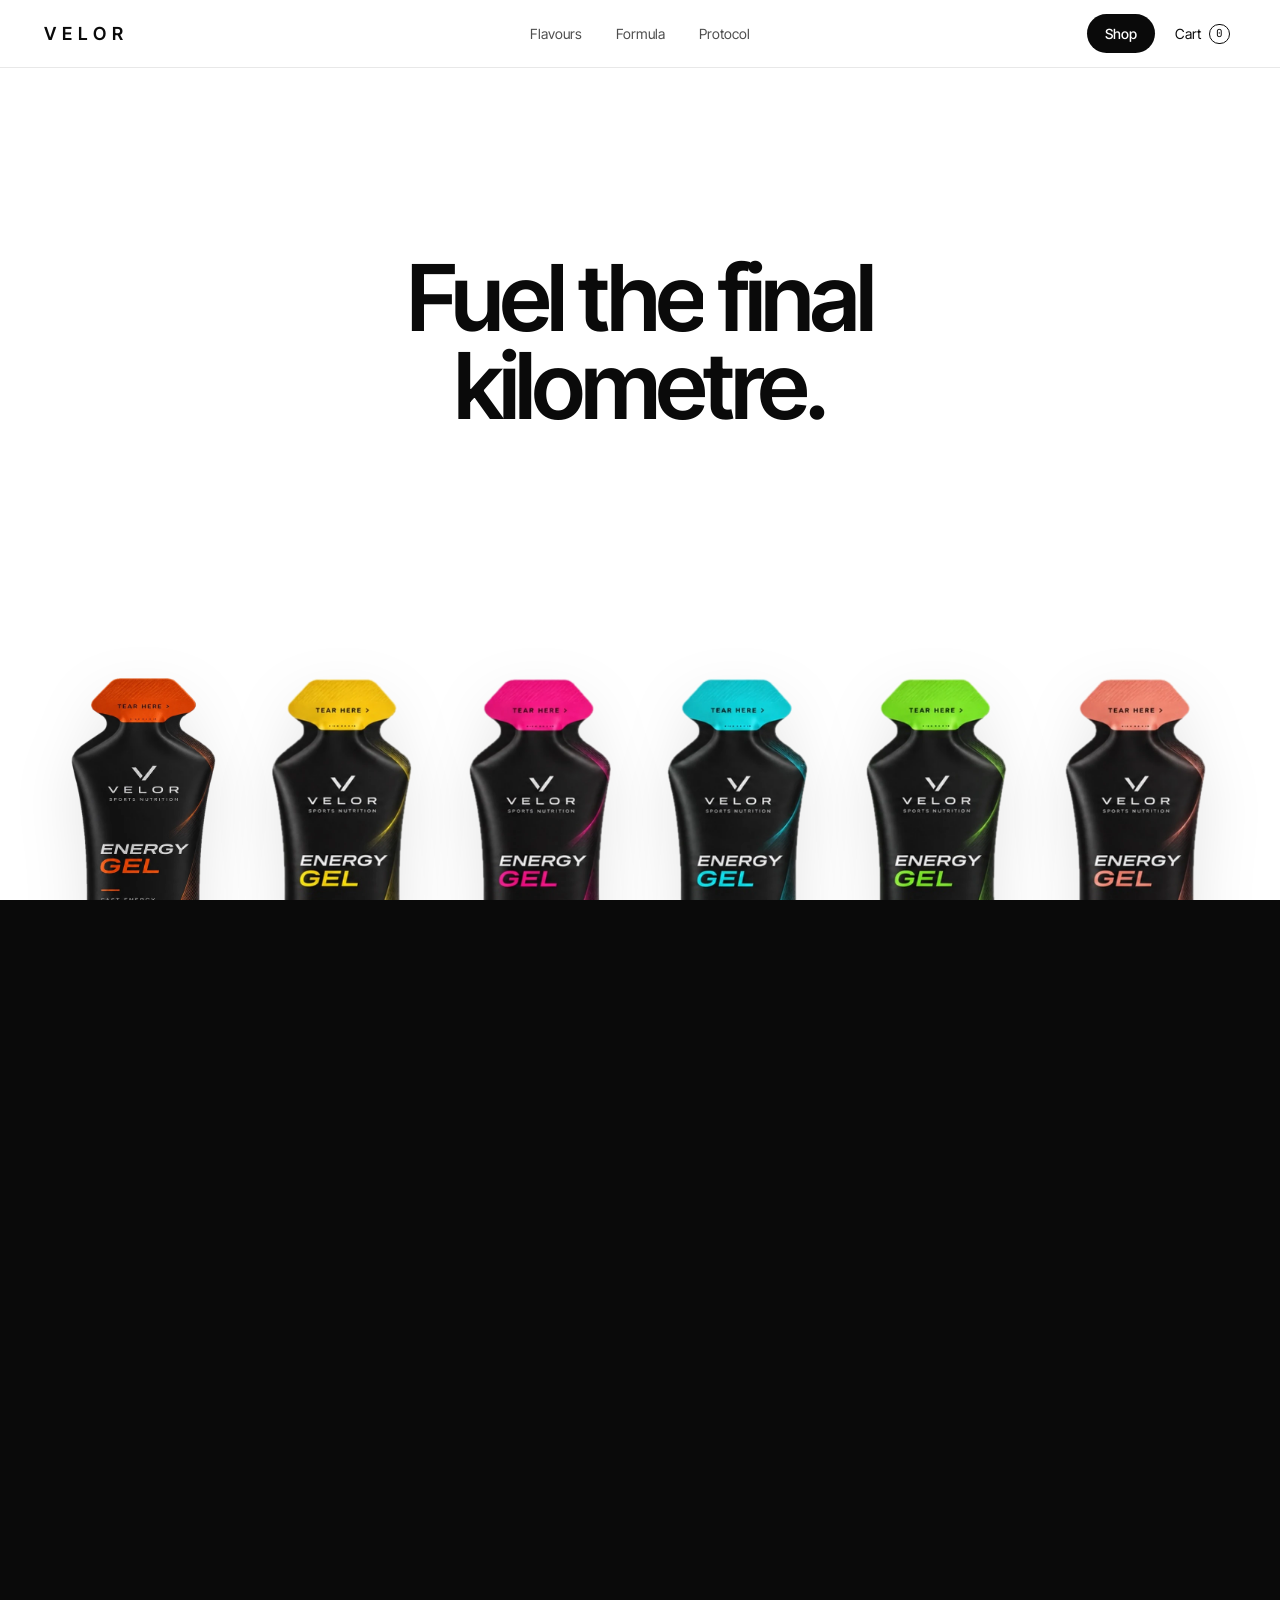
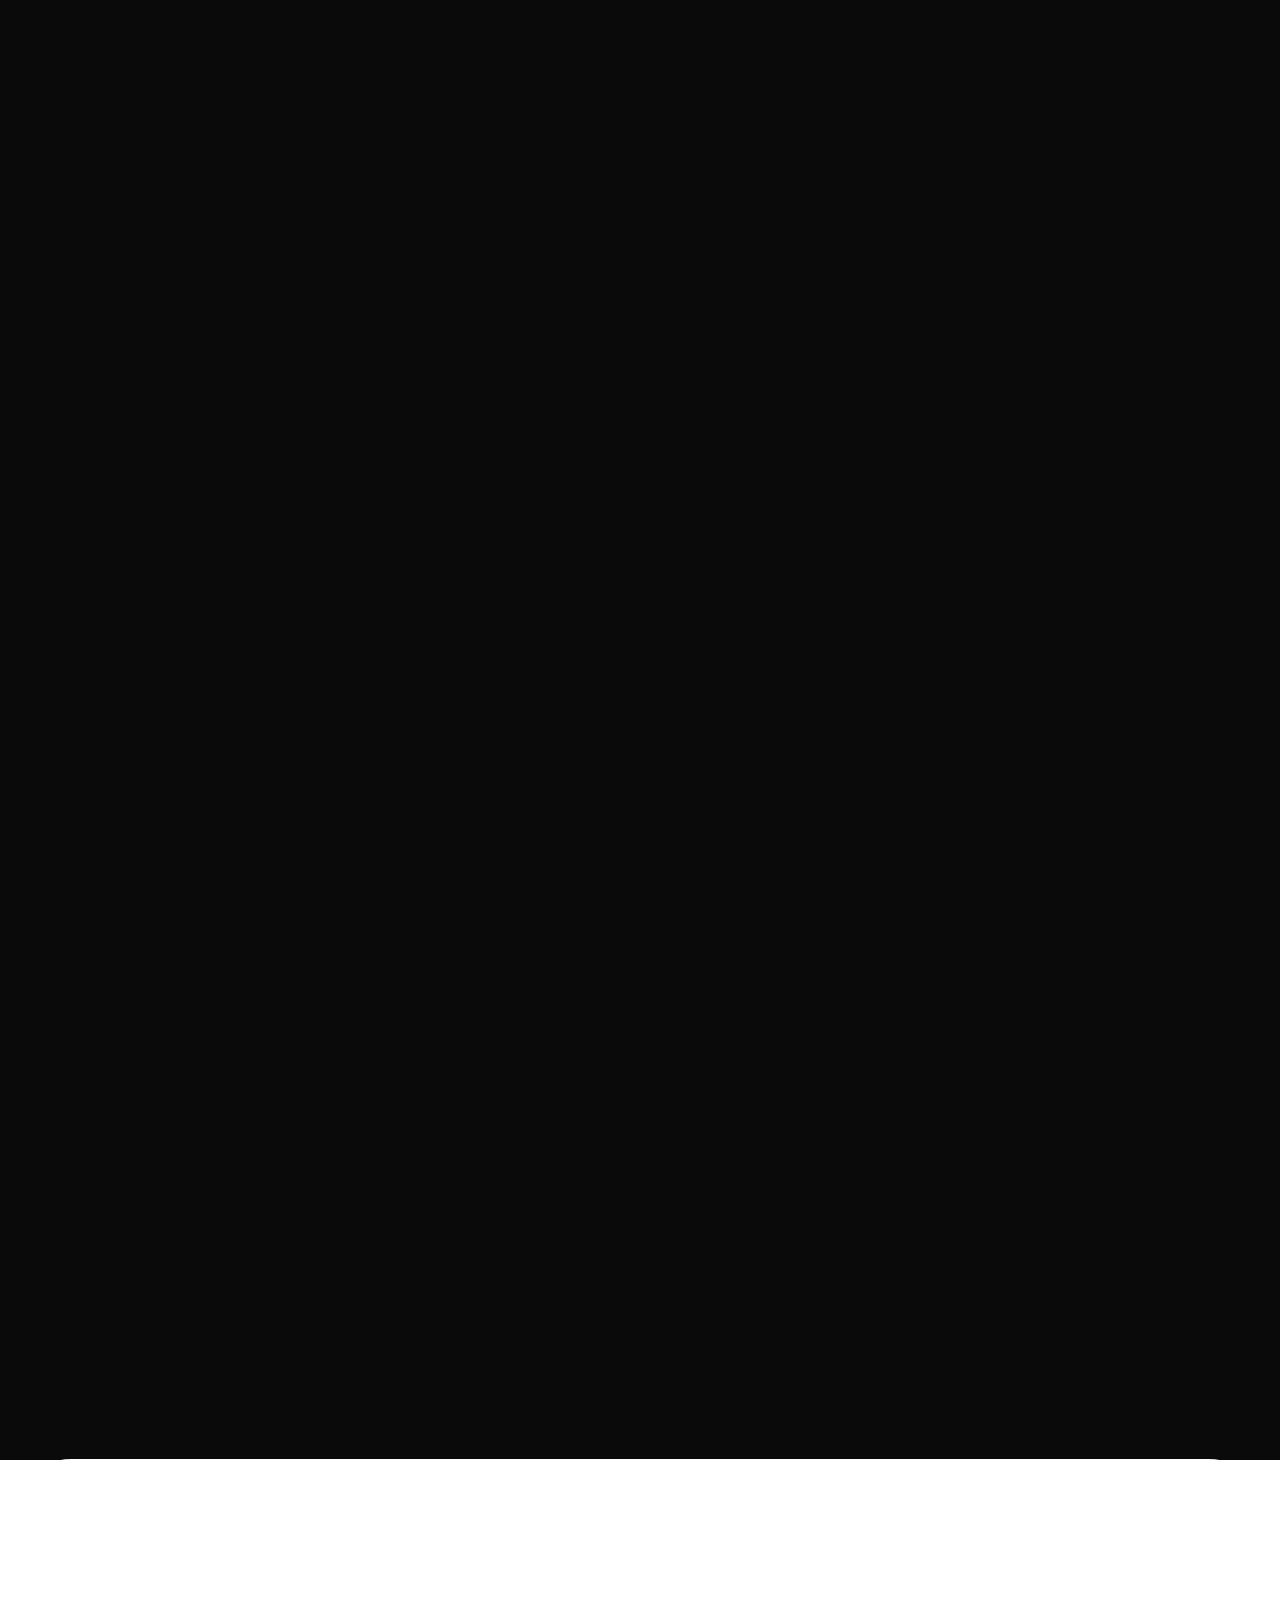
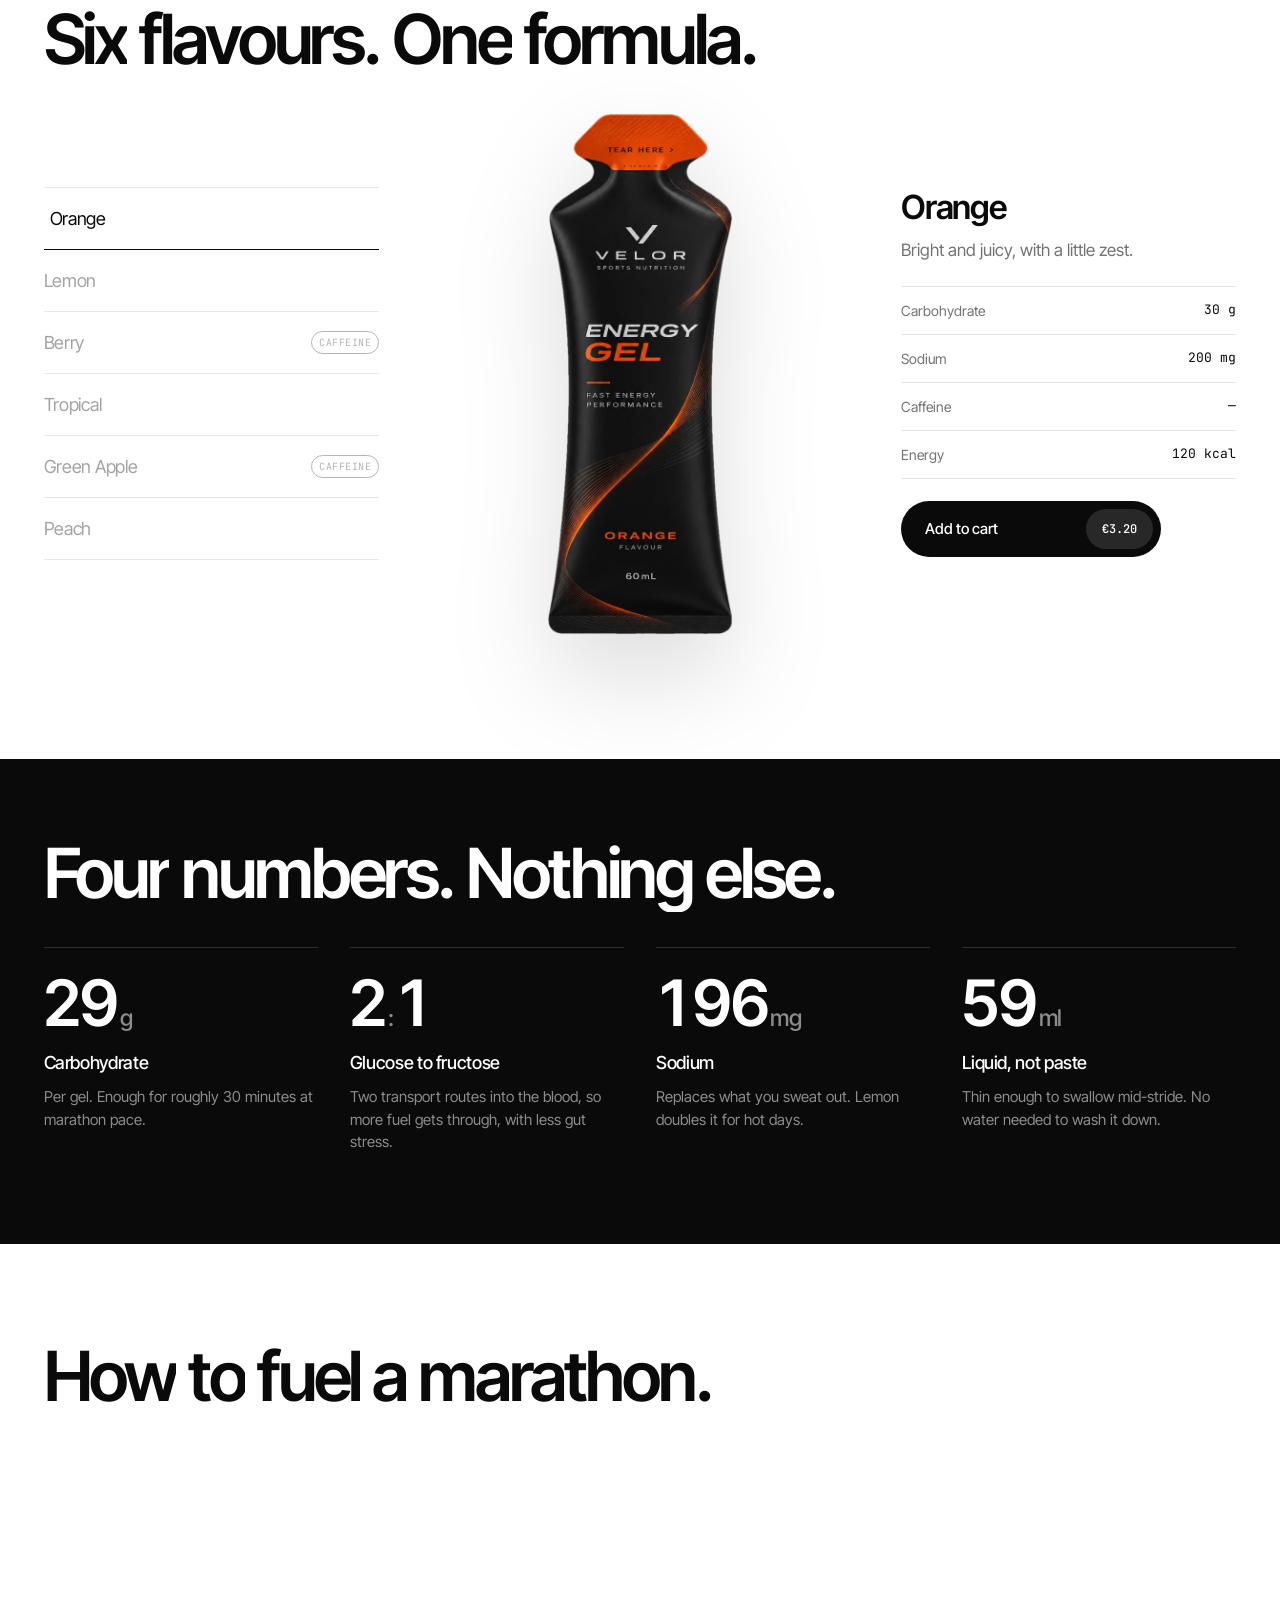
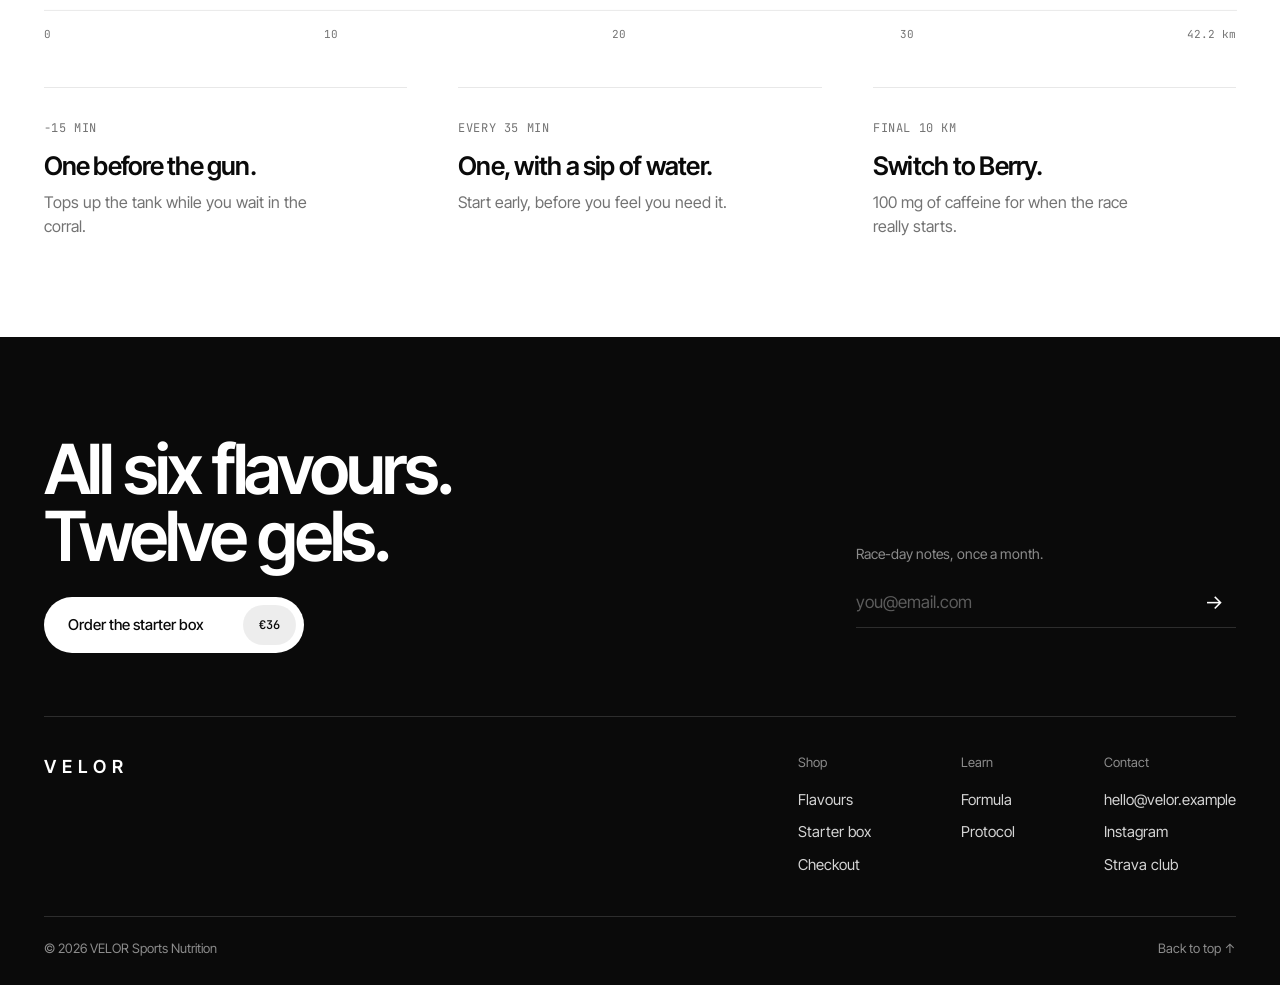
==== commit c53b8710: "Six real flavour packs: Orange, Lemon, Berry, Tropical, Green Apple, Peach - Cut the five new packs " ====
--- a/index.html
+++ b/index.html
@@ -10,13 +10,13 @@
   <meta property="og:type" content="website">
   <meta property="og:title" content="VELOR — Energy Gel for Runners">
   <meta property="og:description" content="30 g carbs. 60 ml. Six flavours. Fuel the final kilometre.">
-  <meta property="og:image" content="assets/velor-gel.png">
+  <meta property="og:image" content="assets/gel-orange.png">
   <meta name="twitter:card" content="summary_large_image">
   <link rel="icon" href="data:image/svg+xml,%3Csvg xmlns='http://www.w3.org/2000/svg' viewBox='0 0 32 32'%3E%3Crect width='32' height='32' rx='7' fill='%230a0a0a'/%3E%3Cpath d='M8 9l8 15 8-15' fill='none' stroke='%23fff' stroke-width='3'/%3E%3C/svg%3E">
   <link rel="preconnect" href="https://fonts.googleapis.com">
   <link rel="preconnect" href="https://fonts.gstatic.com" crossorigin>
   <link href="https://fonts.googleapis.com/css2?family=Inter+Tight:wght@400;500;600;700&family=JetBrains+Mono:wght@400;500&display=swap" rel="stylesheet">
-  <link rel="preload" as="image" href="assets/velor-gel.webp" type="image/webp">
+  <link rel="preload" as="image" href="assets/gel-orange.webp" type="image/webp">
   <link rel="stylesheet" href="styles.css">
   <script type="application/ld+json">
   {
@@ -25,7 +25,7 @@
     "name": "VELOR Energy Gel",
     "brand": { "@type": "Brand", "name": "VELOR" },
     "description": "Energy gel for runners: 30 g carbohydrate in 60 ml, 2:1 glucose–fructose. Six flavours.",
-    "image": "assets/velor-gel.png",
+    "image": "assets/gel-orange.png",
     "offers": { "@type": "Offer", "priceCurrency": "EUR", "price": "36.00", "availability": "https://schema.org/InStock" }
   }
   </script>
@@ -78,12 +78,12 @@
           <ol class="fl-list" id="flList" role="tablist" aria-label="Flavours"></ol>
 
           <div class="fl-stage" aria-live="polite">
-            <img class="fl-pack" id="flPack" src="assets/velor-gel.webp" width="438" height="1391" alt="VELOR energy gel pack">
+            <img class="fl-pack" id="flPack" src="assets/gel-orange.webp" width="390" height="1100" alt="VELOR energy gel — Orange">
           </div>
 
           <div class="fl-info">
-            <h3 class="fl-name" id="flName">Blood Orange</h3>
-            <p class="fl-note" id="flNote">Bright, sharp, a little bitter.</p>
+            <h3 class="fl-name" id="flName">Orange</h3>
+            <p class="fl-note" id="flNote">Bright and juicy, with a little zest.</p>
             <dl class="fl-specs">
               <div><dt>Carbohydrate</dt><dd id="flCarb">30 g</dd></div>
               <div><dt>Sodium</dt><dd id="flSodium">200 mg</dd></div>
@@ -119,7 +119,7 @@
             <article class="stat">
               <p class="stat-n"><span class="count" data-to="200">200</span><small>mg</small></p>
               <h3>Sodium</h3>
-              <p>Replaces what you sweat out. Citrus Salt doubles it for hot days.</p>
+              <p>Replaces what you sweat out. Lemon doubles it for hot days.</p>
             </article>
             <article class="stat">
               <p class="stat-n"><span class="count" data-to="60">60</span><small>ml</small></p>
@@ -161,7 +161,7 @@
           </li>
           <li class="step" data-at=".62">
             <span class="step-t">Final 10 km</span>
-            <h3>Switch to Cola Kick.</h3>
+            <h3>Switch to Berry.</h3>
             <p>100 mg of caffeine for when the race really starts.</p>
           </li>
         </ol>
--- a/styles.css
+++ b/styles.css
@@ -163,7 +163,7 @@
    the hit area doesn't, so the lift can't slide out from under the cursor. */
 .pack::before {
   content: ""; position: absolute; left: 0; bottom: 0; width: var(--w);
-  height: calc(var(--w) * 3.176 * var(--show, .5));
+  height: calc(var(--w) * 2.82 * var(--show, .5));
 }
 .pack-body { pointer-events: none; }
 .pack.sunk { pointer-events: none; }
@@ -293,44 +293,36 @@
 }
 
 /* ==========================================================================
-   FORMULA — a black panel; heading and numbers rise in, then run sideways
-   ========================================================================== */
-.formula { position: relative; height: 380vh; background: var(--ink); }
-.formula-stage { position: sticky; top: 0; height: 100vh; height: 100svh; overflow: hidden; }
+   FORMULA — a plain black band: heading, then four numbers in a row
+   ========================================================================== */
+.formula { position: relative; background: var(--ink); }
+.formula-stage { position: relative; }
 .formula-panel {
-  position: absolute; inset: 0; background: var(--ink); color: var(--paper);
-  display: flex; flex-direction: column; justify-content: center; gap: clamp(40px, 7vh, 72px);
-  padding-top: var(--nav-h);
-}
-.formula-head { padding: 0 var(--gutter); }
-.formula-head h2 { max-width: 12ch; }
+  position: relative; background: var(--ink); color: var(--paper);
+  padding: clamp(72px, 9vh, 96px) 0 clamp(80px, 10vh, 104px);
+}
+.formula-head { width: 100%; max-width: var(--max); margin: 0 auto; padding: 0 var(--gutter); }
 .track {
-  position: relative;
-  display: flex; padding-left: max(var(--gutter), 38vw);
-  will-change: transform;
+  width: 100%; max-width: var(--max); margin: var(--head-gap) auto 0; padding: 0 var(--gutter);
+  display: grid; grid-template-columns: repeat(4, minmax(0, 1fr)); gap: clamp(20px, 2.5vw, 40px);
 }
 .stat {
-  flex: 0 0 auto; width: clamp(280px, 34vw, 520px);
-  padding: 0 clamp(20px, 3vw, 48px) 0 clamp(20px, 2.2vw, 32px);
-  border-left: 1px solid var(--line-inv);
-  display: flex; flex-direction: column; gap: 14px;
-  opacity: 0; transform: translate3d(0, 40px, 0);
-  transition: opacity .9s var(--ease-out), transform 1.1s var(--ease-out);
-  transition-delay: calc(var(--i, 0) * 90ms + 150ms);
+  padding-top: 20px; border-top: 1px solid var(--line-inv);
+  display: flex; flex-direction: column; gap: 10px;
+  opacity: 0; transform: translate3d(0, 24px, 0);
+  transition: opacity .8s var(--ease-out), transform .9s var(--ease-out);
+  transition-delay: calc(var(--i, 0) * 80ms);
 }
 .formula-panel.in .stat { opacity: 1; transform: none; }
 .stat:nth-child(2) { --i: 1; } .stat:nth-child(3) { --i: 2; } .stat:nth-child(4) { --i: 3; }
 .stat-n {
-  font-weight: 600; font-size: clamp(96px, 15vw, 240px); line-height: .82; letter-spacing: -.07em;
-  font-variant-numeric: tabular-nums; margin: 18px 0 18px -.04em;
-  white-space: nowrap;
-}
-.stat-n small { font-size: .3em; letter-spacing: -.02em; margin-left: .12em; color: var(--mute-inv); font-weight: 500; }
-.stat h3 { font-weight: 500; font-size: 20px; letter-spacing: -.02em; }
-.stat p:last-child { color: var(--mute-inv); font-size: 15px; max-width: 34ch; }
-.formula-bar { position: absolute; left: var(--gutter); right: var(--gutter); bottom: 28px; height: 1px; background: var(--line-inv); opacity: 0; transition: opacity .6s .6s; }
-.formula-panel.in .formula-bar { opacity: 1; }
-.formula-bar i { position: absolute; inset: 0; background: var(--paper); transform-origin: left; transform: scaleX(0); }
+  font-weight: 600; font-size: clamp(48px, 5vw, 80px); line-height: .9; letter-spacing: -.05em;
+  font-variant-numeric: tabular-nums; margin: 6px 0 8px -.03em; white-space: nowrap;
+}
+.stat-n small { font-size: .36em; letter-spacing: -.01em; margin-left: .12em; color: var(--mute-inv); font-weight: 500; }
+.stat h3 { font-weight: 500; font-size: 18px; letter-spacing: -.02em; }
+.stat p:last-child { color: var(--mute-inv); font-size: 15px; max-width: 30ch; }
+.formula-bar { display: none; }
 
 /* ==========================================================================
    PROTOCOL — the course draws itself as you read
@@ -494,6 +486,7 @@
    RESPONSIVE
    ========================================================================== */
 @media (max-width: 1024px) {
+  .track { grid-template-columns: repeat(2, minmax(0, 1fr)); row-gap: 40px; }
   .fl { grid-template-columns: 1fr 1fr; }
   .fl-list { grid-column: 1 / -1; display: flex; gap: 8px; overflow-x: auto; border: 0; scrollbar-width: none; margin: 0 calc(var(--gutter) * -1); padding: 0 var(--gutter); }
   .fl-list::-webkit-scrollbar { display: none; }
@@ -550,20 +543,15 @@
   .btn--ink, .btn--paper { min-width: 0; width: 100%; }
 
   /* formula: no pinning on phones; a calm 2x2 grid of numbers */
-  .formula { height: auto; }
-  .formula-stage { position: relative; height: auto; overflow: visible; }
-  .formula-panel { position: relative; display: block; padding: calc(var(--nav-h) + 48px) var(--gutter) 72px; }
-  .formula-head { padding: 0; }
+  .formula-panel { padding: 64px 0 72px; }
   .formula-head h2 { max-width: 9ch; }
   .track {
-    position: static; transform: none !important; padding: 0; margin-top: 44px;
-    display: grid; grid-template-columns: 1fr 1fr; gap: 40px 16px;
+    margin-top: 40px; gap: 40px 16px;
   }
-  .stat { width: auto; padding: 16px 0 0; border-left: 0; border-top: 1px solid var(--line-inv); gap: 8px; }
+  .stat { padding-top: 16px; gap: 8px; }
   .stat-n { font-size: clamp(56px, 17vw, 96px); margin: 10px 0 8px -.04em; }
   .stat h3 { font-size: 16px; }
   .stat p:last-child { font-size: 14px; }
-  .formula-bar { display: none; }
 
   .steps { grid-template-columns: 1fr; gap: 36px; }
   .foot-top { flex-direction: column; align-items: stretch; }
@@ -597,10 +585,8 @@
   .flavours { min-height: 0; }
   .fl { grid-template-columns: 1fr 1fr; }
   .fl-stage { height: 70vh; min-height: 240px; }
-  .formula-panel { gap: 20px; }
   .formula-head h2 { font-size: 30px; }
-  .stat-n { font-size: 22vh; margin: 6px 0; }
-  .stat p:last-child { display: none; }
+
   .foot { position: relative; padding-top: 56px; }
 }
 
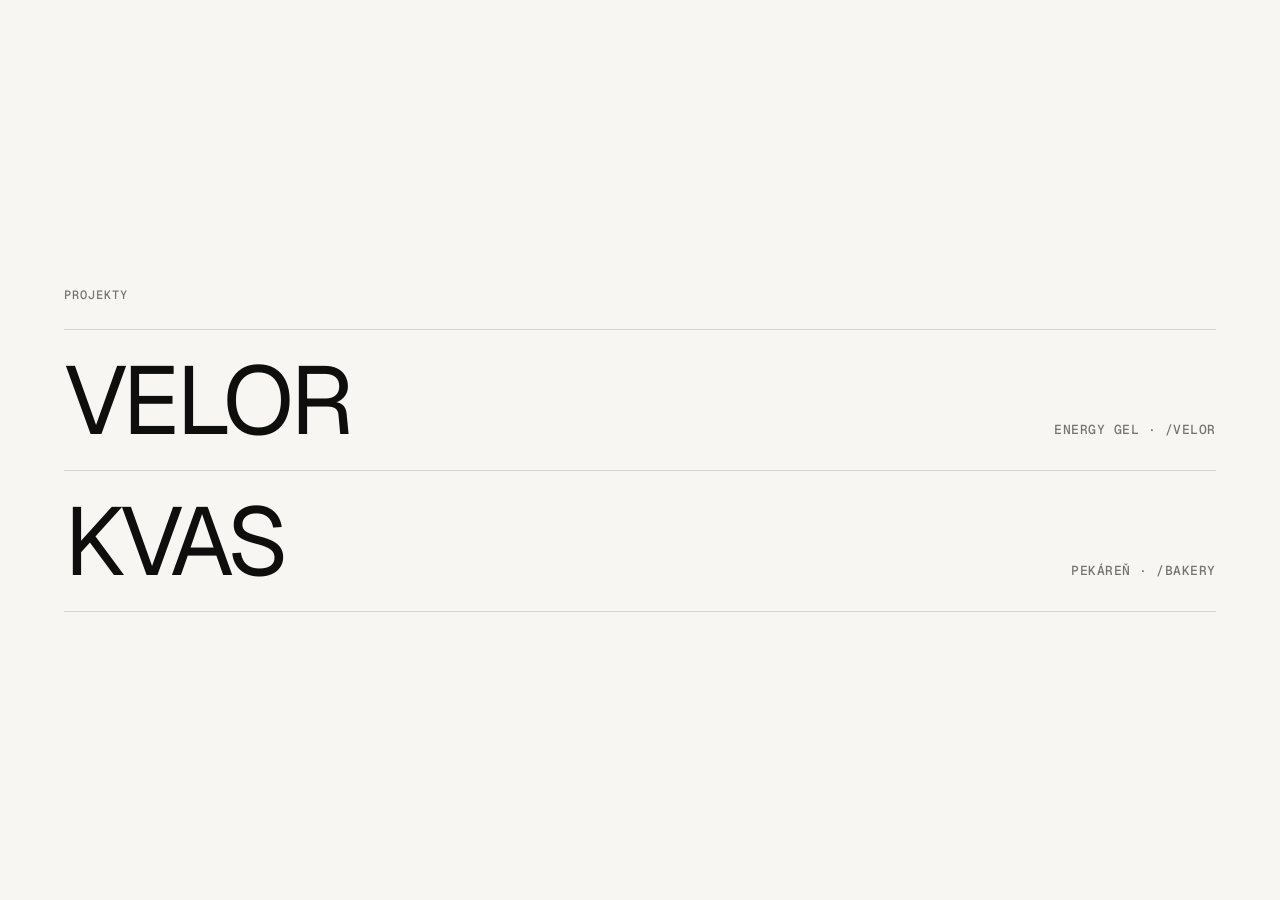
==== commit 9bf53d78: "Add KVAS bakery site in /bakery, move VELOR to /velor - velor/: existing energy-gel site moved uncha" ====
--- a/index.html
+++ b/index.html
@@ -1,244 +1,27 @@
 <!doctype html>
-<html lang="en">
+<html lang="sk">
 <head>
   <meta charset="utf-8">
-  <meta name="viewport" content="width=device-width, initial-scale=1, viewport-fit=cover">
-  <title>VELOR — Energy Gel for Runners</title>
-  <meta name="description" content="VELOR energy gels for runners. 30 g of carbohydrate in 60 ml, 2:1 glucose–fructose, six flavours. Fuel the final kilometre.">
-  <meta name="theme-color" content="#ffffff">
-  <link rel="canonical" href="https://velor.example/">
-  <meta property="og:type" content="website">
-  <meta property="og:title" content="VELOR — Energy Gel for Runners">
-  <meta property="og:description" content="30 g carbs. 60 ml. Six flavours. Fuel the final kilometre.">
-  <meta property="og:image" content="assets/gel-orange.png">
-  <meta name="twitter:card" content="summary_large_image">
-  <link rel="icon" href="data:image/svg+xml,%3Csvg xmlns='http://www.w3.org/2000/svg' viewBox='0 0 32 32'%3E%3Crect width='32' height='32' rx='7' fill='%230a0a0a'/%3E%3Cpath d='M8 9l8 15 8-15' fill='none' stroke='%23fff' stroke-width='3'/%3E%3C/svg%3E">
+  <meta name="viewport" content="width=device-width, initial-scale=1">
+  <title>Projekty — VELOR · KVAS</title>
+  <meta name="robots" content="noindex">
   <link rel="preconnect" href="https://fonts.googleapis.com">
   <link rel="preconnect" href="https://fonts.gstatic.com" crossorigin>
-  <link href="https://fonts.googleapis.com/css2?family=Inter+Tight:wght@400;500;600;700&family=JetBrains+Mono:wght@400;500&display=swap" rel="stylesheet">
-  <link rel="preload" as="image" href="assets/gel-orange.webp" type="image/webp">
-  <link rel="stylesheet" href="styles.css">
-  <script type="application/ld+json">
-  {
-    "@context": "https://schema.org",
-    "@type": "Product",
-    "name": "VELOR Energy Gel",
-    "brand": { "@type": "Brand", "name": "VELOR" },
-    "description": "Energy gel for runners: 30 g carbohydrate in 60 ml, 2:1 glucose–fructose. Six flavours.",
-    "image": "assets/gel-orange.png",
-    "offers": { "@type": "Offer", "priceCurrency": "EUR", "price": "36.00", "availability": "https://schema.org/InStock" }
-  }
-  </script>
+  <link href="https://fonts.googleapis.com/css2?family=Geist:wght@400;500&family=Geist+Mono:wght@500&display=swap" rel="stylesheet">
+  <style>
+    :root { --paper: #f7f6f3; --ink: #0e0e0d; --mute: #75736d; --line: rgba(14,14,13,.14); }
+    * { box-sizing: border-box; }
+    body { margin: 0; min-height: 100svh; background: var(--paper); color: var(--ink); font: 400 16px/1.5 Geist, system-ui, sans-serif; display: flex; flex-direction: column; justify-content: center; padding: 48px clamp(16px, 5vw, 64px); }
+    p { margin: 0 0 28px; font: 500 12px/1 "Geist Mono", monospace; letter-spacing: .08em; text-transform: uppercase; color: var(--mute); }
+    a { display: flex; justify-content: space-between; align-items: baseline; gap: 16px; padding: 22px 0; border-top: 1px solid var(--line); color: inherit; text-decoration: none; font-size: clamp(36px, 8vw, 96px); letter-spacing: -.04em; line-height: 1; transition: padding .4s cubic-bezier(.23,1,.32,1); }
+    a:last-of-type { border-bottom: 1px solid var(--line); }
+    a:hover { padding-left: 16px; }
+    a span { font: 500 13px/1 "Geist Mono", monospace; letter-spacing: .04em; color: var(--mute); text-transform: uppercase; }
+  </style>
 </head>
 <body>
-  <a class="skip" href="#flavours">Skip to flavours</a>
-
-  <header class="nav" id="nav">
-    <a class="logo" href="#top" aria-label="VELOR home">
-      <span>VELOR</span>
-    </a>
-    <nav class="nav-links" aria-label="Primary">
-      <a href="#flavours">Flavours</a>
-      <a href="#formula">Formula</a>
-      <a href="#protocol">Protocol</a>
-    </nav>
-    <div class="nav-actions">
-      <a class="nav-shop" href="#shop">Shop</a>
-      <button class="nav-cart" type="button" id="cartOpen" aria-haspopup="dialog" aria-controls="cart">Cart <span class="cart-count" id="cartCount" aria-label="items in cart">0</span></button>
-    </div>
-  </header>
-
-  <main id="top">
-    <!-- ================= INTRO: hero + blackout manifesto (one pinned scene) ================= -->
-    <section class="intro" id="intro" aria-label="Introduction">
-      <div class="intro-stage">
-        <div class="hero">
-          <div class="hero-copy">
-            <h1 class="hero-title" data-split>Fuel the final kilometre.</h1>
-            <a class="hero-cta" href="#flavours">Shop flavours <span aria-hidden="true">→</span></a>
-          </div>
-
-          <div class="packs" id="packs"></div>
-        </div>
-
-        <div class="blackout" id="blackout" aria-hidden="false">
-          <p class="manifesto" id="manifesto">No sugar crash. No sticky hands. No guessing. Just thirty grams of fuel, ready the moment your legs ask&nbsp;for&nbsp;it.</p>
-        </div>
-      </div>
-    </section>
-
-    <!-- ================= FLAVOURS ================= -->
-    <section class="flavours" id="flavours" aria-labelledby="flavours-title">
-      <div class="wrap">
-        <header class="sec-head">
-          <h2 id="flavours-title" data-split>Six flavours. One formula.</h2>
-        </header>
-
-        <div class="fl">
-          <ol class="fl-list" id="flList" role="tablist" aria-label="Flavours"></ol>
-
-          <div class="fl-stage" aria-live="polite">
-            <img class="fl-pack" id="flPack" src="assets/gel-orange.webp" width="390" height="1100" alt="VELOR energy gel — Orange">
-          </div>
-
-          <div class="fl-info">
-            <h3 class="fl-name" id="flName">Orange</h3>
-            <p class="fl-note" id="flNote">Bright and juicy, with a little zest.</p>
-            <dl class="fl-specs">
-              <div><dt>Carbohydrate</dt><dd id="flCarb">30 g</dd></div>
-              <div><dt>Sodium</dt><dd id="flSodium">200 mg</dd></div>
-              <div><dt>Caffeine</dt><dd id="flCaf">—</dd></div>
-              <div><dt>Energy</dt><dd>120 kcal</dd></div>
-            </dl>
-            <button class="btn btn--ink" type="button" id="flAdd">
-              <span class="btn-label">Add to cart</span><span class="btn-price">€3.20</span>
-            </button>
-          </div>
-        </div>
-      </div>
-    </section>
-
-    <!-- ================= FORMULA (pinned horizontal track) ================= -->
-    <section class="formula" id="formula" aria-labelledby="formula-title">
-      <div class="formula-stage">
-        <div class="formula-panel" id="formulaPanel">
-          <div class="formula-head">
-            <h2 id="formula-title" data-split>Four numbers. Nothing else.</h2>
-          </div>
-          <div class="track" id="track">
-            <article class="stat">
-              <p class="stat-n"><span class="count" data-to="30">30</span><small>g</small></p>
-              <h3>Carbohydrate</h3>
-              <p>Per gel. Enough for roughly 30 minutes at marathon pace.</p>
-            </article>
-            <article class="stat">
-              <p class="stat-n">2<small>:</small>1</p>
-              <h3>Glucose to fructose</h3>
-              <p>Two transport routes into the blood, so more fuel gets through, with less gut stress.</p>
-            </article>
-            <article class="stat">
-              <p class="stat-n"><span class="count" data-to="200">200</span><small>mg</small></p>
-              <h3>Sodium</h3>
-              <p>Replaces what you sweat out. Lemon doubles it for hot days.</p>
-            </article>
-            <article class="stat">
-              <p class="stat-n"><span class="count" data-to="60">60</span><small>ml</small></p>
-              <h3>Liquid, not paste</h3>
-              <p>Thin enough to swallow mid-stride. No water needed to wash it down.</p>
-            </article>
-          </div>
-          <div class="formula-bar" aria-hidden="true"><i id="formulaBar"></i></div>
-        </div>
-      </div>
-    </section>
-
-    <!-- ================= PROTOCOL ================= -->
-    <section class="protocol" id="protocol" aria-labelledby="protocol-title">
-      <div class="wrap">
-        <header class="sec-head">
-          <h2 id="protocol-title" data-split>How to fuel a marathon.</h2>
-        </header>
-
-        <div class="route" id="route">
-          <svg class="route-svg" viewBox="0 52 1200 200" preserveAspectRatio="none" aria-hidden="true">
-            <line class="route-base" x1="0" y1="250" x2="1200" y2="250"/>
-            <path class="route-fill" d="M0 200 C 80 196 120 150 190 160 S 300 210 380 180 S 470 90 560 110 S 660 190 740 170 S 840 60 930 80 S 1050 170 1120 150 S 1180 130 1200 128 L1200 250 L0 250 Z"/>
-            <path class="route-line" id="routeLine" pathLength="1" d="M0 200 C 80 196 120 150 190 160 S 300 210 380 180 S 470 90 560 110 S 660 190 740 170 S 840 60 930 80 S 1050 170 1120 150 S 1180 130 1200 128"/>
-          </svg>
-          <div class="route-km" aria-hidden="true"><span>0</span><span>10</span><span>20</span><span>30</span><span>42.2 km</span></div>
-        </div>
-
-        <ol class="steps">
-          <li class="step" data-at=".08">
-            <span class="step-t">−15 min</span>
-            <h3>One before the gun.</h3>
-            <p>Tops up the tank while you wait in the corral.</p>
-          </li>
-          <li class="step" data-at=".35">
-            <span class="step-t">Every 35 min</span>
-            <h3>One, with a sip of water.</h3>
-            <p>Start early, before you feel you need it.</p>
-          </li>
-          <li class="step" data-at=".62">
-            <span class="step-t">Final 10 km</span>
-            <h3>Switch to Berry.</h3>
-            <p>100 mg of caffeine for when the race really starts.</p>
-          </li>
-        </ol>
-      </div>
-    </section>
-  </main>
-
-  <!-- ================= FOOTER ================= -->
-  <footer class="foot" id="shop">
-    <div class="wrap">
-      <div class="foot-top">
-        <div class="foot-offer">
-          <h2>All six flavours.<br>Twelve gels.</h2>
-          <button class="btn btn--paper" type="button" id="boxAdd"><span class="btn-label">Order the starter box</span><span class="btn-price">€36</span></button>
-        </div>
-        <form class="foot-news" id="news" novalidate>
-          <label for="email">Race-day notes, once a month.</label>
-          <div class="field">
-            <input id="email" type="email" placeholder="you@email.com" autocomplete="email" required>
-            <button type="submit" aria-label="Subscribe">→</button>
-          </div>
-          <p class="field-msg" id="newsMsg" role="status"></p>
-        </form>
-      </div>
-
-      <div class="foot-mid">
-        <a class="foot-logo" href="#top" aria-label="Back to top">VELOR</a>
-        <nav class="foot-cols" aria-label="Footer">
-          <div>
-            <p>Shop</p>
-            <a href="#flavours">Flavours</a>
-            <a href="#shop">Starter box</a>
-            <a href="checkout.html">Checkout</a>
-          </div>
-          <div>
-            <p>Learn</p>
-            <a href="#formula">Formula</a>
-            <a href="#protocol">Protocol</a>
-          </div>
-          <div>
-            <p>Contact</p>
-            <a href="mailto:hello@velor.example">hello@velor.example</a>
-            <a href="#" aria-disabled="true">Instagram</a>
-            <a href="#" aria-disabled="true">Strava club</a>
-          </div>
-        </nav>
-      </div>
-
-      <div class="foot-base">
-        <span>© 2026 VELOR Sports Nutrition</span>
-        <a href="#top">Back to top ↑</a>
-      </div>
-    </div>
-  </footer>
-
-  <div class="cart-scrim" id="cartScrim" hidden></div>
-  <aside class="cart" id="cart" role="dialog" aria-modal="true" aria-labelledby="cartTitle" aria-hidden="true" inert>
-    <header class="cart-head">
-      <h2 id="cartTitle">Cart <span id="cartHeadCount">0</span></h2>
-      <button class="cart-x" type="button" id="cartClose" aria-label="Close cart"><svg viewBox="0 0 24 24" aria-hidden="true"><path d="M6 6l12 12M18 6 6 18"/></svg></button>
-    </header>
-    <div class="cart-ship" id="cartShip"><p id="cartShipText"></p><span class="cart-ship-bar"><i id="cartShipBar"></i></span></div>
-    <ul class="cart-items" id="cartItems"></ul>
-    <div class="cart-empty" id="cartEmpty">
-      <p>Your cart is empty.</p>
-      <a class="btn btn--ink" href="#flavours" data-close-cart><span class="btn-label">Browse flavours</span><span class="btn-price">→</span></a>
-    </div>
-    <footer class="cart-foot" id="cartFoot">
-      <div class="cart-row"><span>Subtotal</span><span id="cartSubtotal">€0.00</span></div>
-      <div class="cart-row cart-row--mute"><span>Shipping</span><span id="cartShipping">—</span></div>
-      <div class="cart-row cart-row--total"><span>Total</span><span id="cartTotal">€0.00</span></div>
-      <a class="btn btn--ink cart-checkout" href="checkout.html" id="cartCheckout"><span class="btn-label">Checkout</span><span class="btn-price" id="cartCheckoutPrice">€0.00</span></a>
-    </footer>
-  </aside>
-
-  <div class="toast" id="toast" role="status" aria-live="polite"></div>
-
-  <script src="main.js" defer></script>
+  <p>Projekty</p>
+  <a href="velor/">VELOR <span>Energy gel · /velor</span></a>
+  <a href="bakery/">KVAS <span>Pekáreň · /bakery</span></a>
 </body>
 </html>
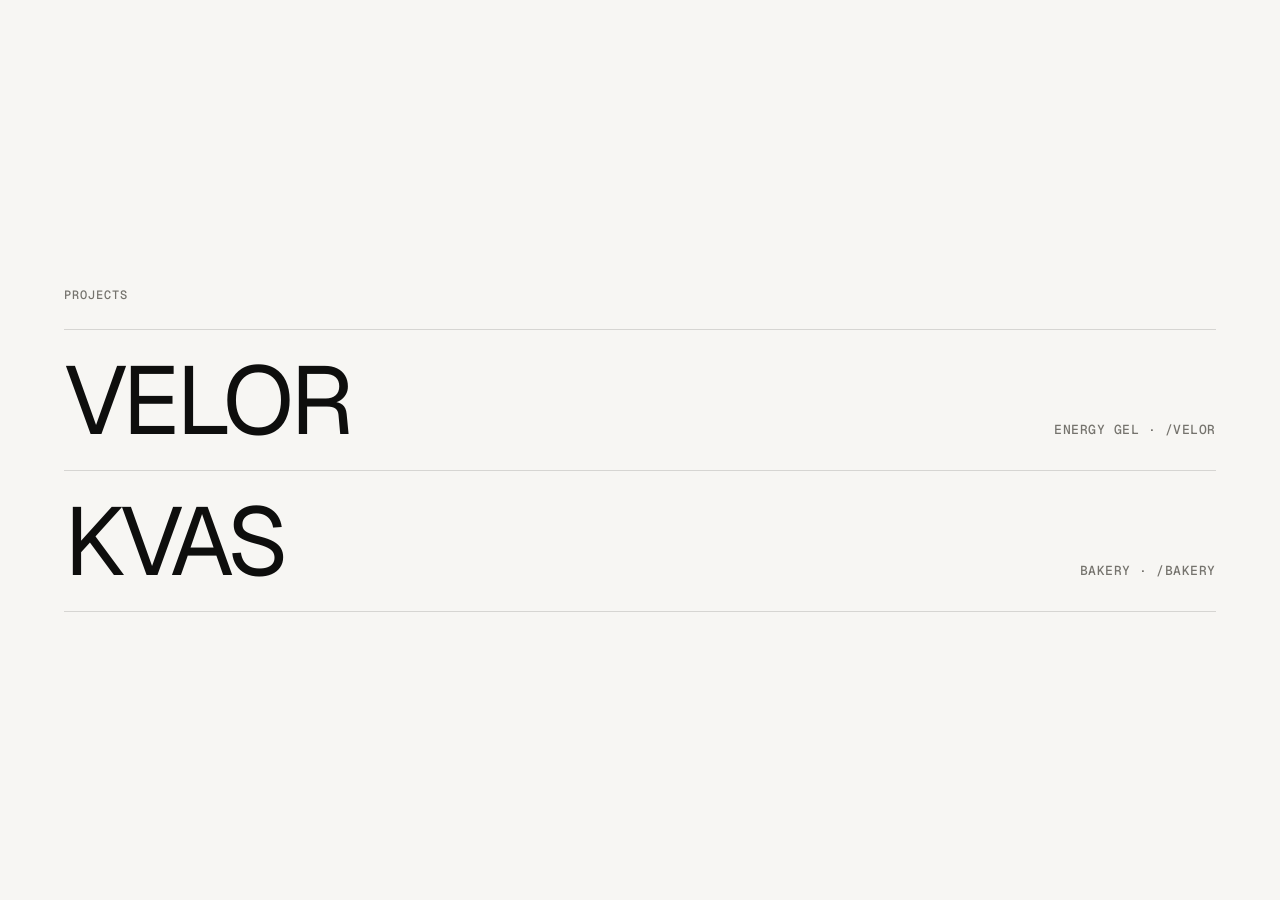
==== commit 96f20dbf: "KVAS: translate to English, drop the logo mark, polish - All copy, labels, live statuses, form and o" ====
--- a/index.html
+++ b/index.html
@@ -1,9 +1,9 @@
 <!doctype html>
-<html lang="sk">
+<html lang="en">
 <head>
   <meta charset="utf-8">
   <meta name="viewport" content="width=device-width, initial-scale=1">
-  <title>Projekty — VELOR · KVAS</title>
+  <title>Projects — VELOR · KVAS</title>
   <meta name="robots" content="noindex">
   <link rel="preconnect" href="https://fonts.googleapis.com">
   <link rel="preconnect" href="https://fonts.gstatic.com" crossorigin>
@@ -20,8 +20,8 @@
   </style>
 </head>
 <body>
-  <p>Projekty</p>
+  <p>Projects</p>
   <a href="velor/">VELOR <span>Energy gel · /velor</span></a>
-  <a href="bakery/">KVAS <span>Pekáreň · /bakery</span></a>
+  <a href="bakery/">KVAS <span>Bakery · /bakery</span></a>
 </body>
 </html>
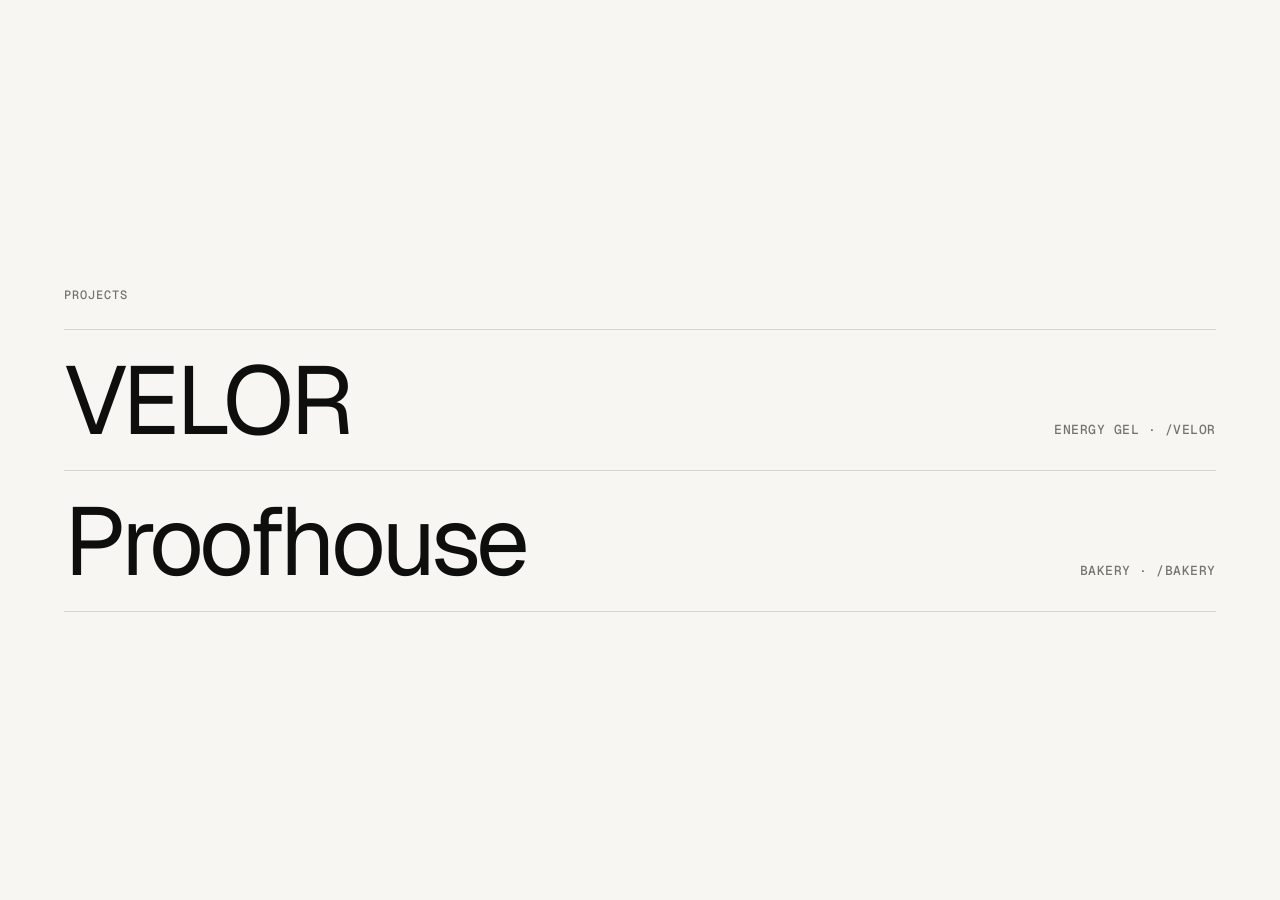
==== commit 6c1a4a51: "Rename bakery to Proofhouse, new hero background, compact recipe - Brand renamed to Proofhouse (word" ====
--- a/index.html
+++ b/index.html
@@ -3,7 +3,7 @@
 <head>
   <meta charset="utf-8">
   <meta name="viewport" content="width=device-width, initial-scale=1">
-  <title>Projects — VELOR · KVAS</title>
+  <title>Projects — VELOR · Proofhouse</title>
   <meta name="robots" content="noindex">
   <link rel="preconnect" href="https://fonts.googleapis.com">
   <link rel="preconnect" href="https://fonts.gstatic.com" crossorigin>
@@ -22,6 +22,6 @@
 <body>
   <p>Projects</p>
   <a href="velor/">VELOR <span>Energy gel · /velor</span></a>
-  <a href="bakery/">KVAS <span>Bakery · /bakery</span></a>
+  <a href="bakery/">Proofhouse <span>Bakery · /bakery</span></a>
 </body>
 </html>
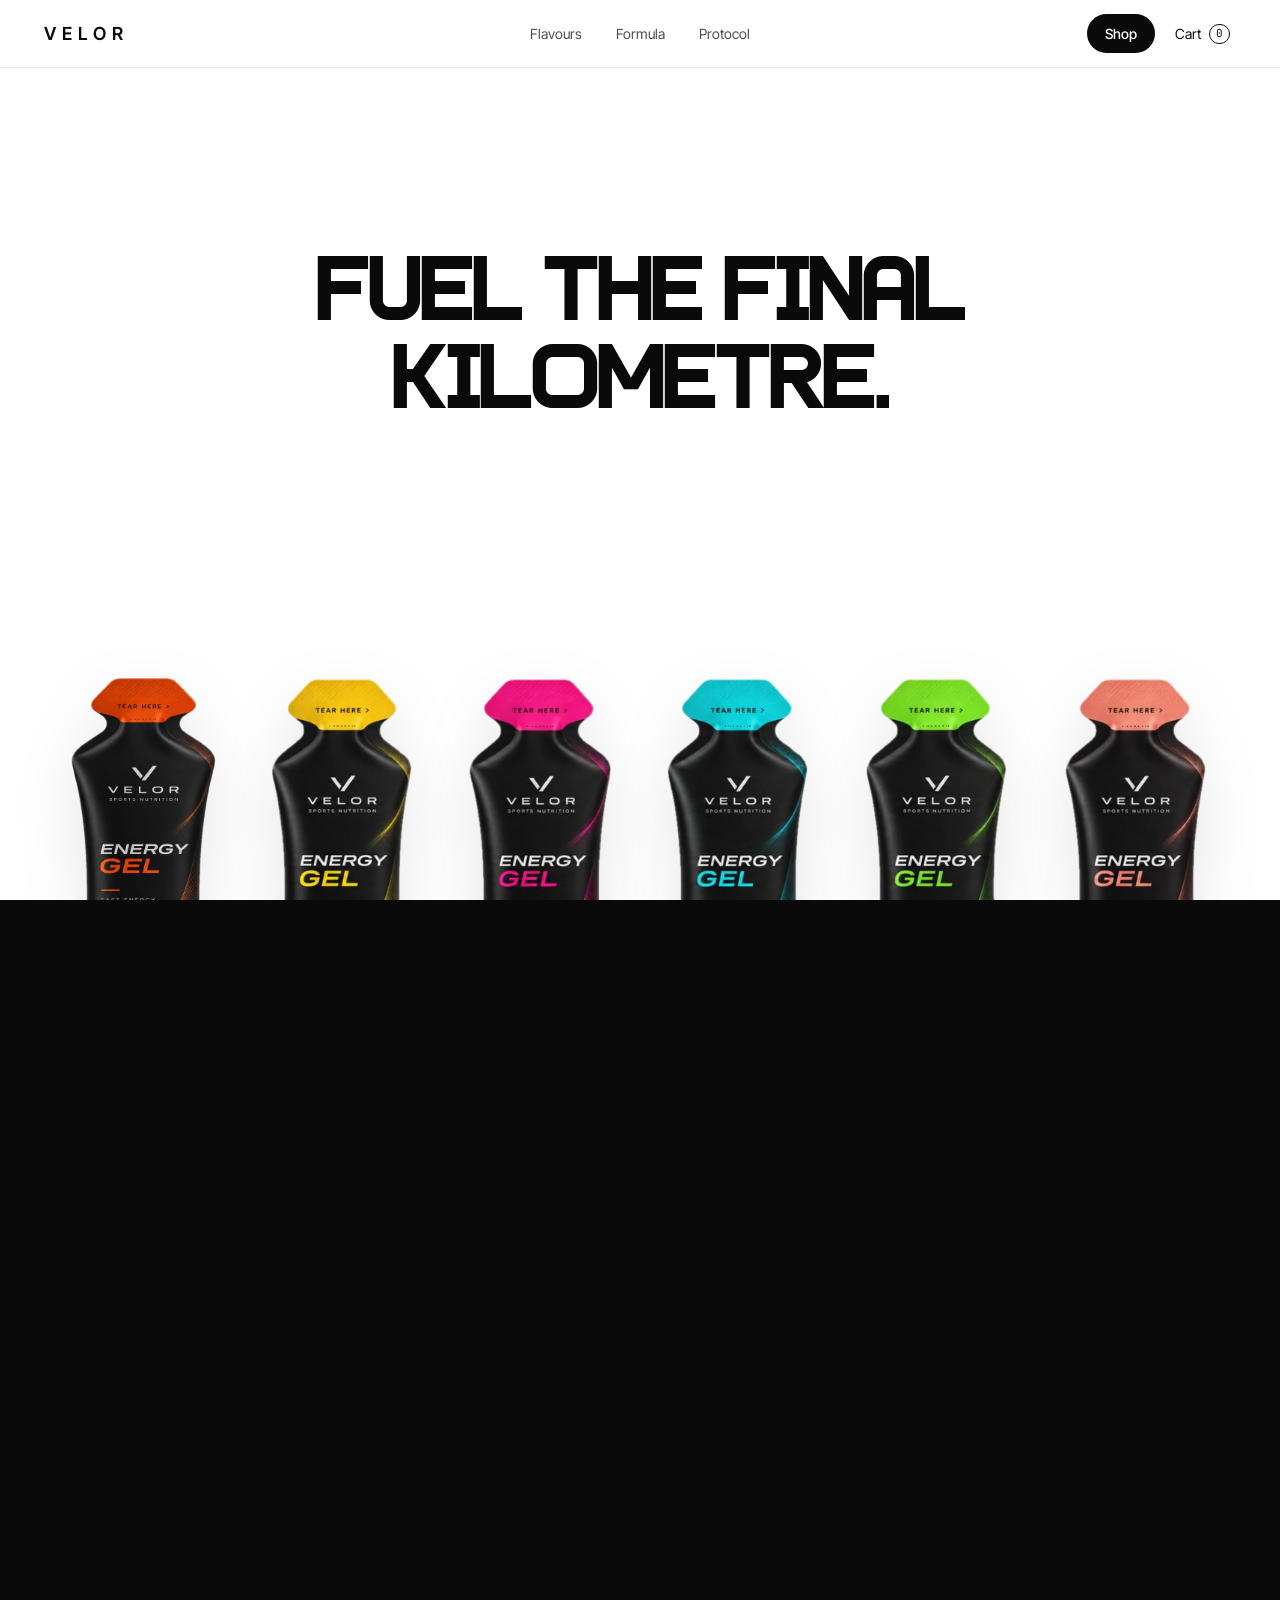
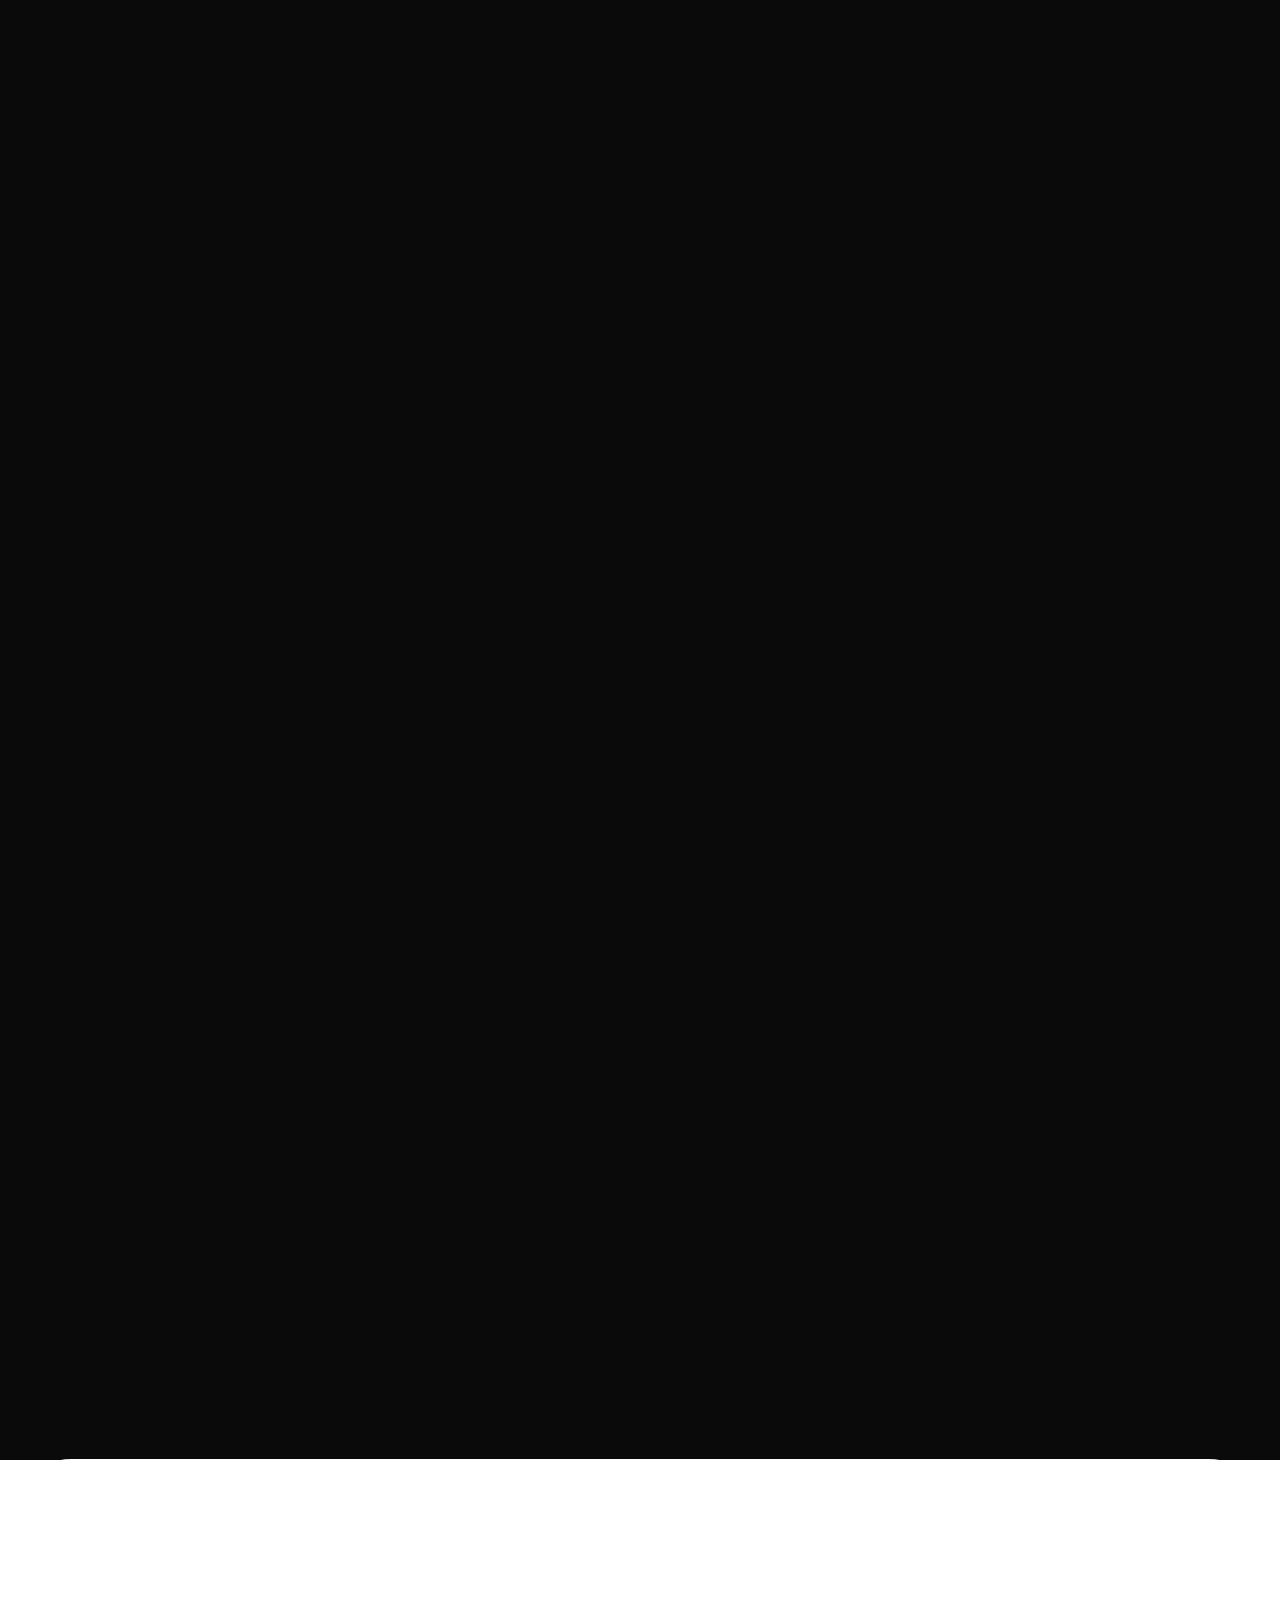
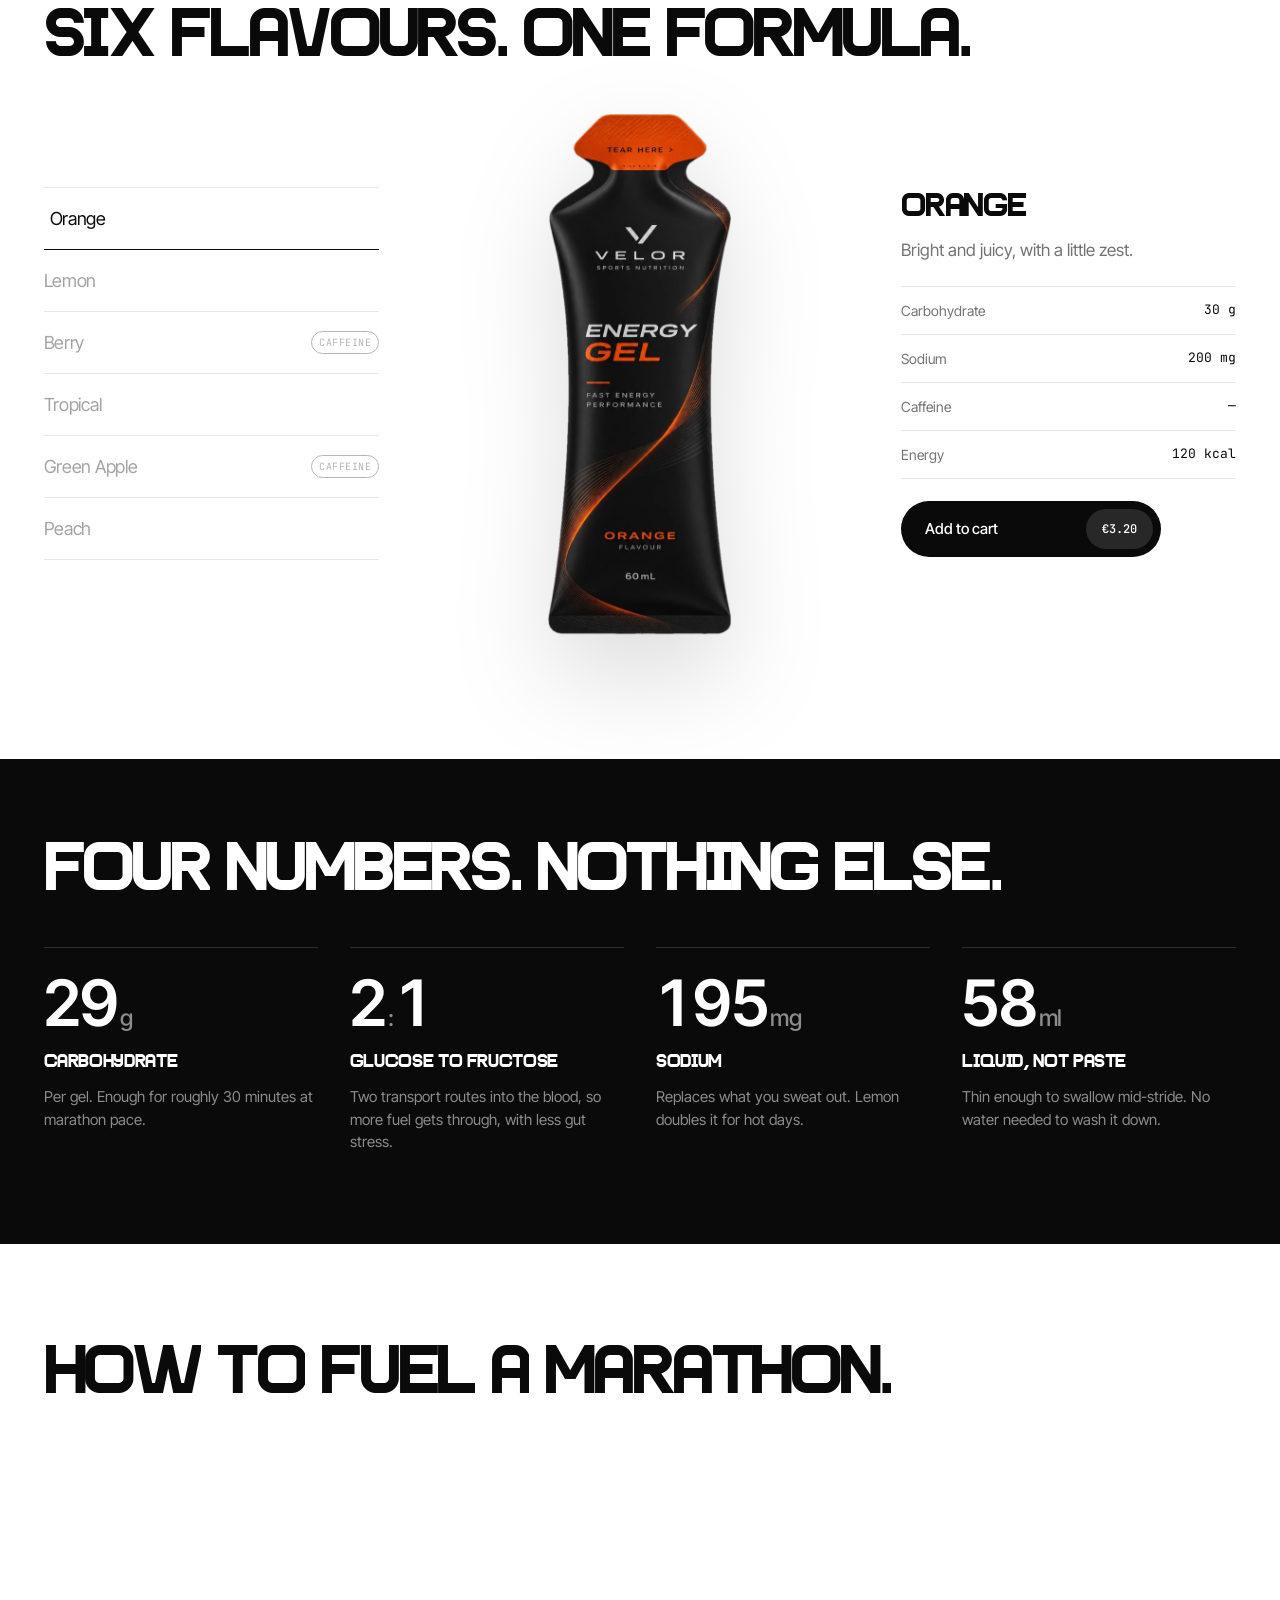
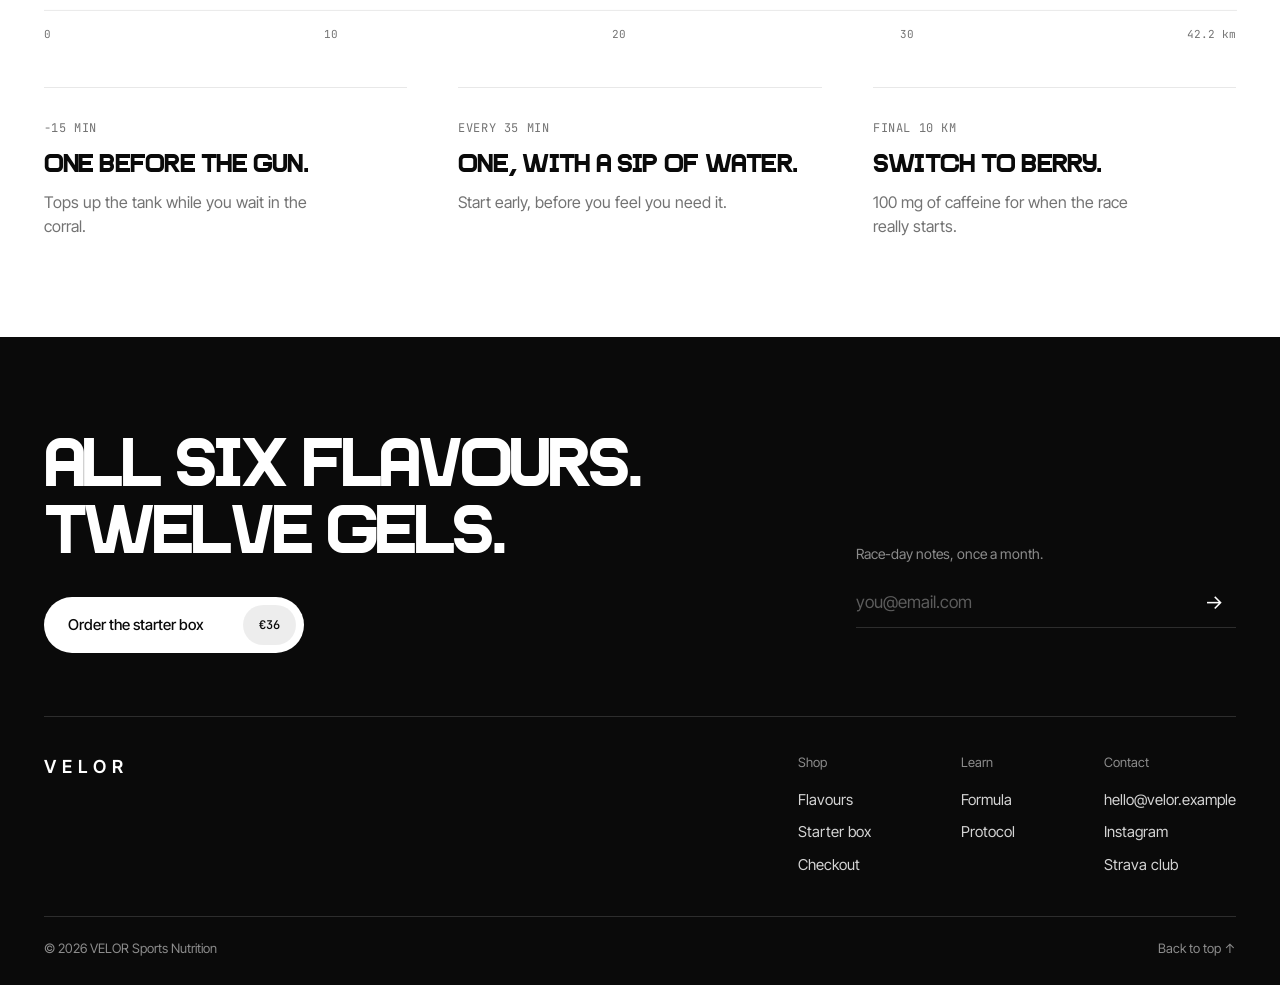
==== commit 64ee0819: "Set every heading in South Ghetto Self-hosted (woff2 + ttf fallback, preloaded) and applied to h1-h3" ====
--- a/index.html
+++ b/index.html
@@ -2,26 +2,244 @@
 <html lang="en">
 <head>
   <meta charset="utf-8">
-  <meta name="viewport" content="width=device-width, initial-scale=1">
-  <title>Projects — VELOR · Proofhouse</title>
-  <meta name="robots" content="noindex">
+  <meta name="viewport" content="width=device-width, initial-scale=1, viewport-fit=cover">
+  <title>VELOR — Energy Gel for Runners</title>
+  <meta name="description" content="VELOR energy gels for runners. 30 g of carbohydrate in 60 ml, 2:1 glucose–fructose, six flavours. Fuel the final kilometre.">
+  <meta name="theme-color" content="#ffffff">
+  <link rel="canonical" href="https://velor.example/">
+  <meta property="og:type" content="website">
+  <meta property="og:title" content="VELOR — Energy Gel for Runners">
+  <meta property="og:description" content="30 g carbs. 60 ml. Six flavours. Fuel the final kilometre.">
+  <meta property="og:image" content="assets/gel-orange.png">
+  <meta name="twitter:card" content="summary_large_image">
+  <link rel="icon" href="data:image/svg+xml,%3Csvg xmlns='http://www.w3.org/2000/svg' viewBox='0 0 32 32'%3E%3Crect width='32' height='32' rx='7' fill='%230a0a0a'/%3E%3Cpath d='M8 9l8 15 8-15' fill='none' stroke='%23fff' stroke-width='3'/%3E%3C/svg%3E">
   <link rel="preconnect" href="https://fonts.googleapis.com">
   <link rel="preconnect" href="https://fonts.gstatic.com" crossorigin>
-  <link href="https://fonts.googleapis.com/css2?family=Geist:wght@400;500&family=Geist+Mono:wght@500&display=swap" rel="stylesheet">
-  <style>
-    :root { --paper: #f7f6f3; --ink: #0e0e0d; --mute: #75736d; --line: rgba(14,14,13,.14); }
-    * { box-sizing: border-box; }
-    body { margin: 0; min-height: 100svh; background: var(--paper); color: var(--ink); font: 400 16px/1.5 Geist, system-ui, sans-serif; display: flex; flex-direction: column; justify-content: center; padding: 48px clamp(16px, 5vw, 64px); }
-    p { margin: 0 0 28px; font: 500 12px/1 "Geist Mono", monospace; letter-spacing: .08em; text-transform: uppercase; color: var(--mute); }
-    a { display: flex; justify-content: space-between; align-items: baseline; gap: 16px; padding: 22px 0; border-top: 1px solid var(--line); color: inherit; text-decoration: none; font-size: clamp(36px, 8vw, 96px); letter-spacing: -.04em; line-height: 1; transition: padding .4s cubic-bezier(.23,1,.32,1); }
-    a:last-of-type { border-bottom: 1px solid var(--line); }
-    a:hover { padding-left: 16px; }
-    a span { font: 500 13px/1 "Geist Mono", monospace; letter-spacing: .04em; color: var(--mute); text-transform: uppercase; }
-  </style>
+  <link href="https://fonts.googleapis.com/css2?family=Inter+Tight:wght@400;500;600;700&family=JetBrains+Mono:wght@400;500&display=swap" rel="stylesheet">
+  <link rel="preload" as="font" href="assets/fonts/southghetto.woff2" type="font/woff2" crossorigin>
+  <link rel="preload" as="image" href="assets/gel-orange.webp" type="image/webp">
+  <link rel="stylesheet" href="styles.css">
+  <script type="application/ld+json">
+  {
+    "@context": "https://schema.org",
+    "@type": "Product",
+    "name": "VELOR Energy Gel",
+    "brand": { "@type": "Brand", "name": "VELOR" },
+    "description": "Energy gel for runners: 30 g carbohydrate in 60 ml, 2:1 glucose–fructose. Six flavours.",
+    "image": "assets/gel-orange.png",
+    "offers": { "@type": "Offer", "priceCurrency": "EUR", "price": "36.00", "availability": "https://schema.org/InStock" }
+  }
+  </script>
 </head>
 <body>
-  <p>Projects</p>
-  <a href="velor/">VELOR <span>Energy gel · /velor</span></a>
-  <a href="bakery/">Proofhouse <span>Bakery · /bakery</span></a>
+  <a class="skip" href="#flavours">Skip to flavours</a>
+
+  <header class="nav" id="nav">
+    <a class="logo" href="#top" aria-label="VELOR home">
+      <span>VELOR</span>
+    </a>
+    <nav class="nav-links" aria-label="Primary">
+      <a href="#flavours">Flavours</a>
+      <a href="#formula">Formula</a>
+      <a href="#protocol">Protocol</a>
+    </nav>
+    <div class="nav-actions">
+      <a class="nav-shop" href="#shop">Shop</a>
+      <button class="nav-cart" type="button" id="cartOpen" aria-haspopup="dialog" aria-controls="cart">Cart <span class="cart-count" id="cartCount" aria-label="items in cart">0</span></button>
+    </div>
+  </header>
+
+  <main id="top">
+    <!-- ================= INTRO: hero + blackout manifesto (one pinned scene) ================= -->
+    <section class="intro" id="intro" aria-label="Introduction">
+      <div class="intro-stage">
+        <div class="hero">
+          <div class="hero-copy">
+            <h1 class="hero-title" data-split>Fuel the final kilometre.</h1>
+            <a class="hero-cta" href="#flavours">Shop flavours <span aria-hidden="true">→</span></a>
+          </div>
+
+          <div class="packs" id="packs"></div>
+        </div>
+
+        <div class="blackout" id="blackout" aria-hidden="false">
+          <p class="manifesto" id="manifesto">No sugar crash. No sticky hands. No guessing. Just thirty grams of fuel, ready the moment your legs ask&nbsp;for&nbsp;it.</p>
+        </div>
+      </div>
+    </section>
+
+    <!-- ================= FLAVOURS ================= -->
+    <section class="flavours" id="flavours" aria-labelledby="flavours-title">
+      <div class="wrap">
+        <header class="sec-head">
+          <h2 id="flavours-title" data-split>Six flavours. One formula.</h2>
+        </header>
+
+        <div class="fl">
+          <ol class="fl-list" id="flList" role="tablist" aria-label="Flavours"></ol>
+
+          <div class="fl-stage" aria-live="polite">
+            <img class="fl-pack" id="flPack" src="assets/gel-orange.webp" width="390" height="1100" alt="VELOR energy gel — Orange">
+          </div>
+
+          <div class="fl-info">
+            <h3 class="fl-name" id="flName">Orange</h3>
+            <p class="fl-note" id="flNote">Bright and juicy, with a little zest.</p>
+            <dl class="fl-specs">
+              <div><dt>Carbohydrate</dt><dd id="flCarb">30 g</dd></div>
+              <div><dt>Sodium</dt><dd id="flSodium">200 mg</dd></div>
+              <div><dt>Caffeine</dt><dd id="flCaf">—</dd></div>
+              <div><dt>Energy</dt><dd>120 kcal</dd></div>
+            </dl>
+            <button class="btn btn--ink" type="button" id="flAdd">
+              <span class="btn-label">Add to cart</span><span class="btn-price">€3.20</span>
+            </button>
+          </div>
+        </div>
+      </div>
+    </section>
+
+    <!-- ================= FORMULA (pinned horizontal track) ================= -->
+    <section class="formula" id="formula" aria-labelledby="formula-title">
+      <div class="formula-stage">
+        <div class="formula-panel" id="formulaPanel">
+          <div class="formula-head">
+            <h2 id="formula-title" data-split>Four numbers. Nothing else.</h2>
+          </div>
+          <div class="track" id="track">
+            <article class="stat">
+              <p class="stat-n"><span class="count" data-to="30">30</span><small>g</small></p>
+              <h3>Carbohydrate</h3>
+              <p>Per gel. Enough for roughly 30 minutes at marathon pace.</p>
+            </article>
+            <article class="stat">
+              <p class="stat-n">2<small>:</small>1</p>
+              <h3>Glucose to fructose</h3>
+              <p>Two transport routes into the blood, so more fuel gets through, with less gut stress.</p>
+            </article>
+            <article class="stat">
+              <p class="stat-n"><span class="count" data-to="200">200</span><small>mg</small></p>
+              <h3>Sodium</h3>
+              <p>Replaces what you sweat out. Lemon doubles it for hot days.</p>
+            </article>
+            <article class="stat">
+              <p class="stat-n"><span class="count" data-to="60">60</span><small>ml</small></p>
+              <h3>Liquid, not paste</h3>
+              <p>Thin enough to swallow mid-stride. No water needed to wash it down.</p>
+            </article>
+          </div>
+          <div class="formula-bar" aria-hidden="true"><i id="formulaBar"></i></div>
+        </div>
+      </div>
+    </section>
+
+    <!-- ================= PROTOCOL ================= -->
+    <section class="protocol" id="protocol" aria-labelledby="protocol-title">
+      <div class="wrap">
+        <header class="sec-head">
+          <h2 id="protocol-title" data-split>How to fuel a marathon.</h2>
+        </header>
+
+        <div class="route" id="route">
+          <svg class="route-svg" viewBox="0 52 1200 200" preserveAspectRatio="none" aria-hidden="true">
+            <line class="route-base" x1="0" y1="250" x2="1200" y2="250"/>
+            <path class="route-fill" d="M0 200 C 80 196 120 150 190 160 S 300 210 380 180 S 470 90 560 110 S 660 190 740 170 S 840 60 930 80 S 1050 170 1120 150 S 1180 130 1200 128 L1200 250 L0 250 Z"/>
+            <path class="route-line" id="routeLine" pathLength="1" d="M0 200 C 80 196 120 150 190 160 S 300 210 380 180 S 470 90 560 110 S 660 190 740 170 S 840 60 930 80 S 1050 170 1120 150 S 1180 130 1200 128"/>
+          </svg>
+          <div class="route-km" aria-hidden="true"><span>0</span><span>10</span><span>20</span><span>30</span><span>42.2 km</span></div>
+        </div>
+
+        <ol class="steps">
+          <li class="step" data-at=".08">
+            <span class="step-t">−15 min</span>
+            <h3>One before the gun.</h3>
+            <p>Tops up the tank while you wait in the corral.</p>
+          </li>
+          <li class="step" data-at=".35">
+            <span class="step-t">Every 35 min</span>
+            <h3>One, with a sip of water.</h3>
+            <p>Start early, before you feel you need it.</p>
+          </li>
+          <li class="step" data-at=".62">
+            <span class="step-t">Final 10 km</span>
+            <h3>Switch to Berry.</h3>
+            <p>100 mg of caffeine for when the race really starts.</p>
+          </li>
+        </ol>
+      </div>
+    </section>
+  </main>
+
+  <!-- ================= FOOTER ================= -->
+  <footer class="foot" id="shop">
+    <div class="wrap">
+      <div class="foot-top">
+        <div class="foot-offer">
+          <h2>All six flavours.<br>Twelve gels.</h2>
+          <button class="btn btn--paper" type="button" id="boxAdd"><span class="btn-label">Order the starter box</span><span class="btn-price">€36</span></button>
+        </div>
+        <form class="foot-news" id="news" novalidate>
+          <label for="email">Race-day notes, once a month.</label>
+          <div class="field">
+            <input id="email" type="email" placeholder="you@email.com" autocomplete="email" required>
+            <button type="submit" aria-label="Subscribe">→</button>
+          </div>
+          <p class="field-msg" id="newsMsg" role="status"></p>
+        </form>
+      </div>
+
+      <div class="foot-mid">
+        <a class="foot-logo" href="#top" aria-label="Back to top">VELOR</a>
+        <nav class="foot-cols" aria-label="Footer">
+          <div>
+            <p>Shop</p>
+            <a href="#flavours">Flavours</a>
+            <a href="#shop">Starter box</a>
+            <a href="checkout.html">Checkout</a>
+          </div>
+          <div>
+            <p>Learn</p>
+            <a href="#formula">Formula</a>
+            <a href="#protocol">Protocol</a>
+          </div>
+          <div>
+            <p>Contact</p>
+            <a href="mailto:hello@velor.example">hello@velor.example</a>
+            <a href="#" aria-disabled="true">Instagram</a>
+            <a href="#" aria-disabled="true">Strava club</a>
+          </div>
+        </nav>
+      </div>
+
+      <div class="foot-base">
+        <span>© 2026 VELOR Sports Nutrition</span>
+        <a href="#top">Back to top ↑</a>
+      </div>
+    </div>
+  </footer>
+
+  <div class="cart-scrim" id="cartScrim" hidden></div>
+  <aside class="cart" id="cart" role="dialog" aria-modal="true" aria-labelledby="cartTitle" aria-hidden="true" inert>
+    <header class="cart-head">
+      <h2 id="cartTitle">Cart <span id="cartHeadCount">0</span></h2>
+      <button class="cart-x" type="button" id="cartClose" aria-label="Close cart"><svg viewBox="0 0 24 24" aria-hidden="true"><path d="M6 6l12 12M18 6 6 18"/></svg></button>
+    </header>
+    <div class="cart-ship" id="cartShip"><p id="cartShipText"></p><span class="cart-ship-bar"><i id="cartShipBar"></i></span></div>
+    <ul class="cart-items" id="cartItems"></ul>
+    <div class="cart-empty" id="cartEmpty">
+      <p>Your cart is empty.</p>
+      <a class="btn btn--ink" href="#flavours" data-close-cart><span class="btn-label">Browse flavours</span><span class="btn-price">→</span></a>
+    </div>
+    <footer class="cart-foot" id="cartFoot">
+      <div class="cart-row"><span>Subtotal</span><span id="cartSubtotal">€0.00</span></div>
+      <div class="cart-row cart-row--mute"><span>Shipping</span><span id="cartShipping">—</span></div>
+      <div class="cart-row cart-row--total"><span>Total</span><span id="cartTotal">€0.00</span></div>
+      <a class="btn btn--ink cart-checkout" href="checkout.html" id="cartCheckout"><span class="btn-label">Checkout</span><span class="btn-price" id="cartCheckoutPrice">€0.00</span></a>
+    </footer>
+  </aside>
+
+  <div class="toast" id="toast" role="status" aria-live="polite"></div>
+
+  <script src="main.js" defer></script>
 </body>
 </html>
--- a/styles.css
+++ b/styles.css
@@ -0,0 +1,708 @@
+/* ==========================================================================
+   VELOR — energy gel for runners
+   Monochrome system: ink on paper, paper on ink. Motion carries the brand.
+   ========================================================================== */
+
+:root {
+  --ink: #0a0a0a;
+  --paper: #ffffff;
+  --mute: #737373;
+  --mute-inv: #8c8c8c;
+  --line: rgba(10, 10, 10, .09);
+  --line-inv: rgba(255, 255, 255, .14);
+  --ghost: #f3f3f3;
+
+  --sans: "Inter Tight", ui-sans-serif, system-ui, -apple-system, "Segoe UI", sans-serif;
+  --display: "South Ghetto", "Inter Tight", ui-sans-serif, system-ui, sans-serif;
+  --mono: "JetBrains Mono", ui-monospace, SFMono-Regular, Menlo, monospace;
+
+  --gutter: clamp(16px, 3.4vw, 48px);
+  --max: 1360px;
+
+  --ease-out: cubic-bezier(.23, 1, .32, 1);
+  --ease-io: cubic-bezier(.77, 0, .175, 1);
+  --ease-spring: cubic-bezier(.34, 1.4, .64, 1);
+}
+
+@font-face {
+  font-family: "South Ghetto";
+  src: url("assets/fonts/southghetto.woff2") format("woff2"), url("assets/fonts/southghetto.ttf") format("truetype");
+  font-weight: 400; font-style: normal; font-display: swap;
+}
+
+*, *::before, *::after { box-sizing: border-box; }
+html { -webkit-text-size-adjust: 100%; }
+body {
+  margin: 0;
+  background: var(--paper);
+  color: var(--ink);
+  font-family: var(--sans);
+  font-size: 16px;
+  line-height: 1.5;
+  -webkit-font-smoothing: antialiased;
+  -moz-osx-font-smoothing: grayscale;
+  text-rendering: optimizeLegibility;
+  overflow-x: clip;
+}
+img, svg { display: block; max-width: 100%; }
+button { font: inherit; color: inherit; background: none; border: 0; padding: 0; cursor: pointer; }
+a { color: inherit; text-decoration: none; }
+h1, h2, h3, p, ol, dl, dd { margin: 0; padding: 0; }
+ol { list-style: none; }
+::selection { background: var(--ink); color: var(--paper); }
+[hidden] { display: none !important; }
+html.cart-lock, html.cart-lock body { overflow: hidden; }
+:focus-visible { outline: 2px solid currentColor; outline-offset: 4px; border-radius: 4px; }
+
+.wrap { width: 100%; max-width: var(--max); margin: 0 auto; padding: 0 var(--gutter); }
+
+.skip { position: fixed; left: 12px; top: -60px; z-index: 100; background: var(--ink); color: var(--paper); padding: 10px 14px; border-radius: 8px; }
+.skip:focus { top: 12px; }
+
+/* ---------- split-line reveal ---------- */
+[data-split] .w { display: inline-block; overflow: hidden; vertical-align: top; padding-bottom: .08em; margin-bottom: -.08em; }
+[data-split] .w > span {
+  display: inline-block;
+  transform: translate3d(0, 105%, 0);
+  transition: transform 1s var(--ease-out);
+  transition-delay: calc(var(--i, 0) * 55ms);
+}
+[data-split].in .w > span { transform: none; }
+
+/* ==========================================================================
+   NAV — solid frosted bar; switches to a dark bar over black sections
+   ========================================================================== */
+:root { --nav-h: 68px; --sec-y: clamp(88px, 11vh, 120px); --head-gap: clamp(32px, 4.5vh, 48px); }
+.nav {
+  position: fixed; inset: 0 0 auto 0; z-index: 50;
+  height: var(--nav-h);
+  display: grid; grid-template-columns: 1fr auto 1fr; align-items: center;
+  padding: 0 var(--gutter);
+  color: var(--ink);
+  background: rgba(255, 255, 255, .94);
+  -webkit-backdrop-filter: saturate(180%) blur(16px); backdrop-filter: saturate(180%) blur(16px);
+  border-bottom: 1px solid var(--line);
+  transition: background-color .35s ease, color .35s ease, border-color .35s ease;
+}
+.nav.nav--dark {
+  color: var(--paper);
+  background: rgba(10, 10, 10, .9);
+  border-bottom-color: var(--line-inv);
+}
+.logo { display: inline-flex; align-items: center; justify-self: start; min-height: 44px; }
+.logo span { font-weight: 600; font-size: 18px; letter-spacing: .34em; margin-right: -.34em; }
+.nav-links { display: flex; gap: 6px; font-size: 14px; }
+.nav-links a {
+  padding: 8px 14px; border-radius: 999px; opacity: .72;
+  transition: opacity .2s, background-color .2s;
+}
+.nav-links a:hover { opacity: 1; background: rgba(10, 10, 10, .05); }
+.nav--dark .nav-links a:hover { background: rgba(255, 255, 255, .08); }
+.nav-actions { justify-self: end; display: flex; align-items: center; gap: 8px; font-size: 14px; }
+.nav-shop {
+  padding: 9px 18px; border-radius: 999px; background: var(--ink); color: var(--paper); font-weight: 500;
+  transition: transform .16s var(--ease-out), background-color .35s, color .35s;
+}
+.nav--dark .nav-shop { background: var(--paper); color: var(--ink); }
+.nav-shop:active { transform: scale(.96); }
+.nav-cart { padding: 0 6px 0 12px; border-radius: 999px; transition: background-color .2s; }
+.nav-cart:hover { background: rgba(10, 10, 10, .05); }
+.nav--dark .nav-cart:hover { background: rgba(255, 255, 255, .08); }
+.nav-cart { display: inline-flex; align-items: center; gap: 8px; }
+.cart-count {
+  display: inline-grid; place-items: center; min-width: 20px; height: 20px; padding: 0 6px;
+  border: 1px solid currentColor; border-radius: 999px; font-family: var(--mono); font-size: 11px;
+}
+.cart-count.bump { animation: bump .5s var(--ease-spring); }
+@keyframes bump { 40% { transform: scale(1.35); } }
+
+/* ==========================================================================
+   INTRO — hero, then a black disc rises out of the packs and swallows the page
+   ========================================================================== */
+.intro { position: relative; height: 340vh; background: var(--ink); }
+.intro-stage { position: sticky; top: 0; height: 100vh; height: 100svh; overflow: hidden; background: var(--paper); }
+
+.hero { position: absolute; inset: 0; }
+
+.hero-copy {
+  position: absolute; left: 0; right: 0; top: 38%; transform: translateY(-50%);
+  text-align: center; padding: 0 var(--gutter);
+  will-change: transform, opacity;
+}
+.hero-title {
+  font-weight: 600;
+  font-size: clamp(40px, 7.2vw, 112px);
+  line-height: .95;
+  letter-spacing: -.045em;
+  max-width: 17ch; margin: 0 auto;
+}
+.hero-cta { display: none; }
+
+/* six packs, half-submerged at the bottom edge */
+.packs {
+  position: absolute; left: 0; right: 0; bottom: 0; margin: 0 auto; max-width: var(--max); padding: 0 var(--gutter);
+  display: grid; grid-template-columns: repeat(6, minmax(0, 1fr));
+  height: 0; /* packs hang from the bottom edge */
+}
+.pack {
+  --w: clamp(52px, 11.4vw, 180px);
+  --hide: 46%; --show: .54;
+  position: relative; justify-self: center;
+  width: var(--w); height: 0;
+  outline: none;
+}
+.pack-body {
+  position: absolute; left: 0; bottom: 0; width: var(--w); display: block;
+  transform: translate3d(0, calc(100% + 40px), 0);
+  transition: transform 1.25s var(--ease-out);
+  transition-delay: calc(var(--i) * 70ms + 250ms);
+}
+.pack-img {
+  width: 100%; height: auto;
+  filter: drop-shadow(0 24px 30px rgba(0, 0, 0, .1));
+  user-select: none; -webkit-user-drag: none; pointer-events: none;
+}
+.loaded .pack-body { transform: translate3d(0, calc(var(--hide, 50%) - var(--lift, 0%) + var(--sink, 0px)), 0) rotate(var(--rot, 0deg)); }
+.pack-body { transform-origin: 50% 80%; }
+.loaded .pack.ready .pack-body { transition: transform .7s var(--ease-out); transition-delay: 0s; }
+.loaded .pack.ready.sunk .pack-body { transition: none; }
+/* Fixed hit area = the resting visible part of the pack. The artwork moves,
+   the hit area doesn't, so the lift can't slide out from under the cursor. */
+.pack::before {
+  content: ""; position: absolute; left: 0; bottom: 0; width: var(--w);
+  height: calc(var(--w) * 2.82 * var(--show, .5));
+}
+.pack-body { pointer-events: none; }
+.pack.sunk { pointer-events: none; }
+.pack:focus-visible::after {
+  content: ""; position: absolute; left: 50%; bottom: 14px; width: 6px; height: 6px; margin-left: -3px;
+  border-radius: 50%; background: var(--paper); z-index: 2;
+}
+
+/* only the pack under the cursor moves */
+@media (hover: hover) and (pointer: fine) {
+  .pack:hover { --lift: 16%; }
+}
+.pack:focus-visible { --lift: 16%; }
+
+/* the black disc */
+.blackout {
+  position: absolute; inset: 0; background: var(--ink); color: var(--paper);
+  clip-path: circle(0px at 50% 100%);
+  display: grid; place-items: center; padding: 0 var(--gutter);
+  pointer-events: none;
+  will-change: clip-path;
+}
+.blackout.full { pointer-events: auto; }
+.manifesto {
+  width: min(100%, 15.25em);
+  font-weight: 500;
+  font-size: clamp(28px, 4.2vw, 64px);
+  line-height: 1.06;
+  letter-spacing: -.035em;
+  text-align: justify;
+  text-align-last: left;
+  -webkit-hyphens: none; hyphens: none;
+  word-spacing: -.02em;
+}
+.manifesto .mw { opacity: .14; transition: opacity .35s ease; }
+.manifesto .mw.on { opacity: 1; }
+
+/* ==========================================================================
+   SECTION HEADS
+   ========================================================================== */
+.sec-head { display: flex; flex-direction: column; gap: 18px; }
+.sec-head h2, .formula-head h2, .foot-offer h2 {
+  font-weight: 600;
+  font-size: clamp(36px, 5.4vw, 84px);
+  line-height: .96;
+  letter-spacing: -.045em;
+}
+
+/* ==========================================================================
+   FLAVOURS — white sheet rising over black, its corners flattening as it lands
+   ========================================================================== */
+.flavours {
+  position: relative; z-index: 2;
+  background: var(--paper);
+  margin-top: -1px;
+  padding: calc(var(--nav-h) + clamp(40px, 6vh, 64px)) 0 var(--sec-y);
+  border-radius: var(--r, 48px) var(--r, 48px) 0 0;
+  min-height: 100vh; overflow: hidden;
+  display: flex; flex-direction: column; justify-content: center;
+}
+.fl {
+  display: grid; grid-template-columns: minmax(220px, 1fr) minmax(280px, 1.25fr) minmax(240px, 1fr);
+  gap: clamp(24px, 4vw, 64px); align-items: center;
+  margin-top: var(--head-gap);
+}
+
+.fl-list { border-top: 1px solid var(--line); }
+.fl-item { border-bottom: 1px solid var(--line); }
+.fl-btn {
+  width: 100%; display: grid; grid-template-columns: 1fr auto; align-items: center; gap: 10px;
+  padding: 17px 0; text-align: left; font-size: 18px; letter-spacing: -.015em;
+  color: #a3a3a3; transition: color .3s ease;
+  position: relative;
+}
+.fl-btn .tag { font-family: var(--mono); font-size: 10px; letter-spacing: .05em; text-transform: uppercase; padding: 3px 7px; border: 1px solid currentColor; border-radius: 99px; opacity: .8; }
+.fl-btn::before {
+  content: ""; position: absolute; left: 0; right: 0; bottom: -1px; height: 1px; background: var(--ink);
+  transform: scaleX(0); transform-origin: left; transition: transform .6s var(--ease-out);
+}
+.fl-btn:hover { color: var(--ink); }
+.fl-btn[aria-selected="true"] { color: var(--ink); }
+.fl-btn[aria-selected="true"]::before { transform: scaleX(1); }
+.fl-btn .name { transition: transform .45s var(--ease-out); }
+.fl-btn:hover .name, .fl-btn[aria-selected="true"] .name { transform: translateX(6px); }
+
+.fl-stage {
+  position: relative; height: clamp(380px, 58vh, 580px);
+}
+.fl-list, .fl-info { position: relative; z-index: 1; }
+.fl-float {
+  position: absolute; inset: 0;
+  filter: drop-shadow(0 40px 50px rgba(0, 0, 0, .14));
+  animation: float 6s ease-in-out infinite;
+}
+.fl-pack {
+  position: absolute; top: 0; bottom: 0; left: 0; right: 0; margin: auto; height: 100%; width: auto;
+  will-change: transform, opacity;
+}
+@keyframes float { 50% { translate: 0 -10px; } }
+/* soft-edged fill used while one pack replaces another */
+.fl-pack.fl-filling {
+  -webkit-mask-image: linear-gradient(to top, #000 47%, transparent 53%);
+          mask-image: linear-gradient(to top, #000 47%, transparent 53%);
+  -webkit-mask-size: 100% 300%; mask-size: 100% 300%;
+  -webkit-mask-repeat: no-repeat; mask-repeat: no-repeat;
+  -webkit-mask-position: 0 100%; mask-position: 0 100%;
+}
+.fl-info { display: flex; flex-direction: column; gap: 22px; }
+.fl-name { font-weight: 600; font-size: clamp(28px, 2.6vw, 40px); letter-spacing: -.035em; line-height: 1; }
+.fl-note { color: var(--mute); font-size: 17px; margin-top: -8px; }
+.fl-specs { border-top: 1px solid var(--line); }
+.fl-specs div { display: flex; justify-content: space-between; padding: 13px 0; border-bottom: 1px solid var(--line); }
+.fl-specs dt { color: var(--mute); font-size: 14px; }
+.fl-specs dd { font-family: var(--mono); font-size: 13px; }
+.swap { animation: swap .6s var(--ease-out); }
+@keyframes swap { from { opacity: 0; transform: translateY(10px); filter: blur(4px); } }
+
+/* ---------- buttons ---------- */
+.btn {
+  display: inline-flex; align-items: center; justify-content: space-between; gap: 28px;
+  height: 56px; padding: 0 8px 0 24px; border-radius: 999px;
+  font-weight: 500; font-size: 15px;
+  transition: transform .16s var(--ease-out);
+  position: relative; overflow: hidden; isolation: isolate;
+}
+.btn::before {
+  content: ""; position: absolute; inset: 0; z-index: -1; border-radius: inherit;
+  transform: translateY(101%); transition: transform .5s var(--ease-out);
+}
+.btn:active { transform: scale(.97); }
+.btn-price { font-family: var(--mono); font-size: 12px; height: 40px; padding: 0 16px; display: grid; place-items: center; border-radius: 999px; transition: background-color .3s, color .3s; }
+.btn--ink { background: var(--ink); color: var(--paper); align-self: flex-start; min-width: 260px; }
+.btn--ink .btn-price { background: rgba(255, 255, 255, .12); }
+.btn--paper { background: var(--paper); color: var(--ink); min-width: 260px; }
+.btn--paper .btn-price { background: rgba(0, 0, 0, .07); }
+@media (hover: hover) {
+  .btn--ink:hover .btn-price { background: var(--paper); color: var(--ink); }
+  .btn--paper:hover .btn-price { background: var(--ink); color: var(--paper); }
+}
+
+/* ==========================================================================
+   FORMULA — a plain black band: heading, then four numbers in a row
+   ========================================================================== */
+.formula { position: relative; background: var(--ink); }
+.formula-stage { position: relative; }
+.formula-panel {
+  position: relative; background: var(--ink); color: var(--paper);
+  padding: clamp(72px, 9vh, 96px) 0 clamp(80px, 10vh, 104px);
+}
+.formula-head { width: 100%; max-width: var(--max); margin: 0 auto; padding: 0 var(--gutter); }
+.track {
+  width: 100%; max-width: var(--max); margin: var(--head-gap) auto 0; padding: 0 var(--gutter);
+  display: grid; grid-template-columns: repeat(4, minmax(0, 1fr)); gap: clamp(20px, 2.5vw, 40px);
+}
+.stat {
+  padding-top: 20px; border-top: 1px solid var(--line-inv);
+  display: flex; flex-direction: column; gap: 10px;
+  opacity: 0; transform: translate3d(0, 24px, 0);
+  transition: opacity .8s var(--ease-out), transform .9s var(--ease-out);
+  transition-delay: calc(var(--i, 0) * 80ms);
+}
+.formula-panel.in .stat { opacity: 1; transform: none; }
+.stat:nth-child(2) { --i: 1; } .stat:nth-child(3) { --i: 2; } .stat:nth-child(4) { --i: 3; }
+.stat-n {
+  font-weight: 600; font-size: clamp(48px, 5vw, 80px); line-height: .9; letter-spacing: -.05em;
+  font-variant-numeric: tabular-nums; margin: 6px 0 8px -.03em; white-space: nowrap;
+}
+.stat-n small { font-size: .36em; letter-spacing: -.01em; margin-left: .12em; color: var(--mute-inv); font-weight: 500; }
+.stat h3 { font-weight: 500; font-size: 18px; letter-spacing: -.02em; }
+.stat p:last-child { color: var(--mute-inv); font-size: 15px; max-width: 30ch; }
+.formula-bar { display: none; }
+
+/* ==========================================================================
+   PROTOCOL — the course draws itself as you read
+   ========================================================================== */
+.protocol {
+  position: relative; z-index: 2; background: var(--paper);
+  padding: var(--sec-y) 0;
+}
+.route { position: relative; margin-top: var(--head-gap); }
+.route-svg { width: 100%; height: clamp(120px, 18vh, 190px); overflow: visible; }
+.route-base { stroke: var(--line); stroke-width: 1; vector-effect: non-scaling-stroke; }
+.route-line {
+  fill: none; stroke: var(--ink); stroke-width: 2; vector-effect: non-scaling-stroke;
+  stroke-dasharray: 1; stroke-dashoffset: var(--draw, 1);
+}
+.route-fill { fill: var(--ink); opacity: calc((1 - var(--draw, 1)) * .045); }
+.route-km {
+  display: flex; justify-content: space-between; margin-top: 14px;
+  font-family: var(--mono); font-size: 11px; color: var(--mute);
+}
+.steps { display: grid; grid-template-columns: repeat(3, 1fr); gap: clamp(20px, 4vw, 64px); margin-top: clamp(36px, 5vh, 56px); }
+.step { position: relative; padding-top: 26px; border-top: 1px solid var(--line); opacity: .22; transform: translateY(16px); transition: opacity .7s var(--ease-out), transform .9s var(--ease-out); }
+.step::before {
+  content: ""; position: absolute; left: 0; top: -1px; height: 1px; width: 100%; background: var(--ink);
+  transform: scaleX(0); transform-origin: left; transition: transform 1s var(--ease-out);
+}
+.step.on { opacity: 1; transform: none; }
+.step.on::before { transform: scaleX(1); }
+.step-t { font-family: var(--mono); font-size: 12px; text-transform: uppercase; letter-spacing: .05em; color: var(--mute); }
+.step h3 { font-weight: 600; font-size: clamp(22px, 2vw, 28px); letter-spacing: -.03em; line-height: 1.1; margin: 14px 0 10px; }
+.step p { color: var(--mute); max-width: 32ch; }
+
+/* ==========================================================================
+   FOOTER
+   ========================================================================== */
+main { position: relative; z-index: 2; background: var(--paper); }
+.foot {
+  position: relative;
+  background: var(--ink); color: var(--paper);
+  padding: var(--sec-y) 0 0;
+}
+.foot-top { display: flex; justify-content: space-between; align-items: flex-end; gap: 48px; flex-wrap: wrap; padding-bottom: clamp(48px, 7vh, 72px); }
+.foot-offer { display: flex; flex-direction: column; gap: 28px; align-items: flex-start; }
+.foot-news { width: min(380px, 100%); display: flex; flex-direction: column; gap: 14px; }
+.foot-news label { color: var(--mute-inv); font-size: 14px; }
+.field { display: flex; border-bottom: 1px solid var(--line-inv); transition: border-color .3s; }
+.field:focus-within { border-color: var(--paper); }
+.field input { flex: 1; min-width: 0; background: none; border: 0; color: var(--paper); font: inherit; font-size: 17px; padding: 12px 0; outline: none; }
+.field input::placeholder { color: #5c5c5c; }
+.field button { width: 44px; font-size: 20px; transition: transform .3s var(--ease-out); }
+.field button:hover { transform: translateX(4px); }
+.field-msg { font-family: var(--mono); font-size: 11px; min-height: 1em; color: var(--mute-inv); }
+
+.foot-mid {
+  display: grid; grid-template-columns: 1fr auto; gap: 48px; align-items: start;
+  padding: 36px 0 40px; border-top: 1px solid var(--line-inv);
+}
+.foot-logo { font-weight: 600; font-size: 18px; letter-spacing: .34em; justify-self: start; }
+.foot-cols { display: grid; grid-template-columns: repeat(3, auto); gap: clamp(40px, 7vw, 112px); }
+.foot-cols div { display: flex; flex-direction: column; gap: 10px; align-items: flex-start; }
+.foot-cols p { font-size: 13px; color: var(--mute-inv); margin-bottom: 6px; }
+.foot-cols a { font-size: 15px; color: #d4d4d4; transition: color .2s; }
+.foot-cols a:hover { color: var(--paper); }
+
+.foot-base {
+  display: flex; justify-content: space-between; gap: 20px; flex-wrap: wrap;
+  padding: 22px 0 calc(26px + env(safe-area-inset-bottom));
+  border-top: 1px solid var(--line-inv);
+  font-size: 13px; color: var(--mute-inv);
+}
+.foot-base a { transition: color .2s; }
+.foot-base a:hover { color: var(--paper); }
+
+/* ==========================================================================
+   CART DRAWER
+   ========================================================================== */
+.cart-scrim {
+  position: fixed; inset: 0; z-index: 70; background: rgba(10, 10, 10, .42);
+  opacity: 0; transition: opacity .45s var(--ease-out);
+  -webkit-backdrop-filter: blur(2px); backdrop-filter: blur(2px);
+}
+.cart-scrim.open { opacity: 1; }
+.cart {
+  position: fixed; top: 0; right: 0; bottom: 0; z-index: 80;
+  width: min(440px, 100vw);
+  background: var(--paper); color: var(--ink);
+  display: flex; flex-direction: column;
+  transform: translate3d(100%, 0, 0);
+  transition: transform .55s cubic-bezier(.32, .72, 0, 1);
+  visibility: hidden;
+  padding-bottom: env(safe-area-inset-bottom);
+}
+.cart.open { transform: none; visibility: visible; }
+.cart:not(.open) { transition: transform .45s cubic-bezier(.32, .72, 0, 1), visibility 0s .45s; }
+.cart-head {
+  display: flex; align-items: center; justify-content: space-between;
+  padding: 20px 24px; border-bottom: 1px solid var(--line);
+}
+.cart-head h2 { font-size: 20px; font-weight: 600; letter-spacing: -.02em; display: flex; align-items: center; gap: 10px; }
+.cart-head h2 span {
+  display: inline-grid; place-items: center; min-width: 24px; height: 24px; padding: 0 7px;
+  border-radius: 999px; background: var(--ink); color: var(--paper); font-family: var(--mono); font-size: 11px; font-weight: 500;
+}
+.cart-x { width: 44px; height: 44px; margin-right: -10px; display: grid; place-items: center; border-radius: 999px; transition: background-color .2s, transform .16s var(--ease-out); }
+.cart-x:hover { background: var(--ghost); }
+.cart-x:active { transform: scale(.94); }
+.cart-x svg { width: 20px; height: 20px; fill: none; stroke: currentColor; stroke-width: 1.6; }
+
+.cart-ship { padding: 16px 24px; border-bottom: 1px solid var(--line); }
+.cart-ship p { font-size: 13px; color: var(--mute); margin-bottom: 10px; }
+.cart-ship-bar { display: block; height: 2px; background: var(--line); border-radius: 2px; overflow: hidden; }
+.cart-ship-bar i { display: block; height: 100%; background: var(--ink); transform-origin: left; transform: scaleX(0); transition: transform .6s var(--ease-out); }
+
+.cart-items { flex: 1; overflow-y: auto; overscroll-behavior: contain; padding: 0 24px; -webkit-overflow-scrolling: touch; }
+.ci { display: grid; grid-template-columns: 76px 1fr; gap: 16px; padding: 20px 0; border-bottom: 1px solid var(--line); animation: ciIn .5s var(--ease-out); }
+@keyframes ciIn { from { opacity: 0; transform: translateY(6px); } }
+.ci-img { height: 104px; border-radius: 12px; background: var(--ghost); display: flex; align-items: flex-end; justify-content: center; overflow: hidden; padding-top: 10px; }
+.ci-img img { height: 116%; width: auto; transform: translateY(14%); flex: 0 0 auto; }
+.ci-img--box img { height: 96%; transform: translateY(18%); }
+.ci-img--box img + img { margin-left: -16px; }
+.ci-body { display: flex; flex-direction: column; min-width: 0; }
+.ci-top { display: flex; justify-content: space-between; gap: 12px; }
+.ci-name { font-weight: 500; font-size: 16px; letter-spacing: -.01em; }
+.ci-price { font-family: var(--mono); font-size: 13px; white-space: nowrap; padding-top: 2px; }
+.ci-sub { font-size: 13px; color: var(--mute); margin-top: 2px; }
+.ci-bottom { display: flex; align-items: center; justify-content: space-between; margin-top: auto; padding-top: 12px; }
+.qty { display: inline-flex; align-items: center; border: 1px solid var(--line); border-radius: 999px; height: 36px; }
+.qty button { width: 36px; height: 36px; display: grid; place-items: center; font-size: 16px; border-radius: 999px; transition: background-color .2s; }
+.qty button:hover:not(:disabled) { background: var(--ghost); }
+.qty button:disabled { opacity: .3; cursor: default; }
+.qty span { min-width: 24px; text-align: center; font-family: var(--mono); font-size: 13px; }
+.ci-remove { font-size: 13px; color: var(--mute); padding: 8px 0; transition: color .2s; }
+.ci-remove:hover { color: var(--ink); }
+
+.cart-empty, .cart-done { flex: 1; display: flex; flex-direction: column; justify-content: center; align-items: flex-start; gap: 20px; padding: 24px; }
+.cart-empty p { font-size: 22px; letter-spacing: -.02em; }
+.cart-done-t { font-size: clamp(36px, 8vw, 48px); font-weight: 600; letter-spacing: -.04em; line-height: 1; }
+.cart-done p:not(.cart-done-t) { color: var(--mute); max-width: 32ch; }
+
+.cart-foot { padding: 18px 24px 24px; border-top: 1px solid var(--line); display: flex; flex-direction: column; gap: 8px; }
+.cart-row { display: flex; justify-content: space-between; font-size: 14px; }
+.cart-row span:last-child { font-family: var(--mono); font-size: 13px; }
+.cart-row--mute { color: var(--mute); }
+.cart-row--total { font-weight: 600; font-size: 16px; padding-top: 6px; }
+.cart-row--total span:last-child { font-size: 15px; }
+.cart-checkout { width: 100%; min-width: 0; margin-top: 12px; }
+.nav-cart { min-height: 44px; }
+
+/* ---------- toast ---------- */
+.toast {
+  position: fixed; left: 50%; bottom: 24px; z-index: 60;
+  transform: translate(-50%, 140%); opacity: 0;
+  background: var(--ink); color: var(--paper); border: 1px solid var(--line-inv);
+  padding: 12px 18px; border-radius: 999px; font-size: 14px; white-space: nowrap;
+  bottom: calc(24px + env(safe-area-inset-bottom));
+  transition: transform .5s var(--ease-out), opacity .3s;
+}
+.toast.show { transform: translate(-50%, 0); opacity: 1; }
+
+/* ==========================================================================
+   RESPONSIVE
+   ========================================================================== */
+@media (max-width: 1024px) {
+  .track { grid-template-columns: repeat(2, minmax(0, 1fr)); row-gap: 40px; }
+  .fl { grid-template-columns: 1fr 1fr; }
+  .fl-list { grid-column: 1 / -1; display: flex; gap: 8px; overflow-x: auto; border: 0; scrollbar-width: none; margin: 0 calc(var(--gutter) * -1); padding: 0 var(--gutter); }
+  .fl-list::-webkit-scrollbar { display: none; }
+  .fl-item { border: 0; flex: 0 0 auto; }
+  .fl-btn { display: inline-flex; width: auto; padding: 10px 16px; border: 1px solid var(--line); border-radius: 999px; font-size: 15px; gap: 8px; }
+  .fl-btn .tag, .fl-btn::before { display: none; }
+  .fl-btn[aria-selected="true"] { background: var(--ink); color: var(--paper); border-color: var(--ink); }
+  .fl-btn:hover .name, .fl-btn[aria-selected="true"] .name { transform: none; }
+}
+
+@media (max-width: 760px) {
+  .flavours { min-height: 0; }
+  .foot { padding-top: 72px; }
+  .foot-mid { grid-template-columns: 1fr; gap: 32px; }
+  .foot-cols { grid-template-columns: 1fr 1fr; gap: 28px 24px; }
+  .foot-cols div:last-child { grid-column: 1 / -1; }
+  .foot-offer h2 { font-size: 40px; }
+  :root { --nav-h: 60px; }
+  .nav { grid-template-columns: 1fr auto; }
+  .nav-links { display: none; }
+  .nav-actions { gap: 14px; }
+  /* hero: bigger type, a CTA, and the six packs fanned out like a hand of cards */
+  .hero-copy { top: calc(var(--nav-h) + 9vh); transform: none; }
+  .hero-title { font-size: clamp(40px, 12vw, 64px); line-height: .95; max-width: 10ch; }
+  .hero-cta {
+    display: inline-flex; align-items: center; gap: 10px; margin-top: 26px;
+    height: 48px; padding: 0 22px; border-radius: 999px;
+    background: var(--ink); color: var(--paper); font-size: 15px; font-weight: 500;
+    opacity: 0; transform: translateY(10px);
+    transition: opacity .8s .55s var(--ease-out), transform .8s .55s var(--ease-out);
+  }
+  .hero-cta:active { transform: scale(.97); }
+  .loaded .hero-cta { opacity: 1; transform: none; }
+  .packs { display: block; padding: 0; max-width: none; }
+  .pack {
+    --w: min(27vw, 180px);
+    position: absolute; left: calc(50% + var(--x, 0px) - var(--w) / 2);
+  }
+  .pack:nth-child(1) { --x: -35vw; --rot: -15deg; --hide: 47%; --show: .53; z-index: 1; }
+  .pack:nth-child(2) { --x: -21vw; --rot: -9deg;  --hide: 38%; --show: .62; z-index: 2; }
+  .pack:nth-child(3) { --x: -7vw;  --rot: -3deg;  --hide: 31%; --show: .69; z-index: 3; }
+  .pack:nth-child(4) { --x: 7vw;   --rot: 3deg;   --hide: 31%; --show: .69; z-index: 3; }
+  .pack:nth-child(5) { --x: 21vw;  --rot: 9deg;   --hide: 38%; --show: .62; z-index: 2; }
+  .pack:nth-child(6) { --x: 35vw;  --rot: 15deg;  --hide: 47%; --show: .53; z-index: 1; }
+  .pack-img { filter: drop-shadow(0 18px 24px rgba(0, 0, 0, .16)); }
+
+  .intro { height: 300vh; }
+  .fl { grid-template-columns: 1fr; }
+  .flavours { padding-top: calc(var(--nav-h) + 36px); display: block; }
+  .manifesto { text-align: left; width: 100%; }
+  .fl-stage { height: 42vh; min-height: 280px; max-height: 420px; }
+  .fl { gap: 24px; }
+  .fl-specs div { padding: 11px 0; }
+  .btn--ink, .btn--paper { min-width: 0; width: 100%; }
+
+  /* formula: no pinning on phones; a calm 2x2 grid of numbers */
+  .formula-panel { padding: 64px 0 72px; }
+  .formula-head h2 { max-width: 11ch; }
+  .track {
+    margin-top: 40px; gap: 40px 16px;
+  }
+  .stat { padding-top: 16px; gap: 8px; }
+  .stat-n { font-size: clamp(56px, 17vw, 96px); margin: 10px 0 8px -.04em; }
+  .stat h3 { font-size: 16px; }
+  .stat p:last-child { font-size: 14px; }
+
+  .steps { grid-template-columns: 1fr; gap: 36px; }
+  .foot-top { flex-direction: column; align-items: stretch; }
+}
+
+@media (max-height: 700px) and (min-width: 761px) {
+  .stat-n { font-size: clamp(80px, 11vw, 160px); }
+  .formula-head h2 { font-size: clamp(32px, 4vw, 56px); }
+}
+
+/* tablets in portrait: bigger packs to fill the tall hero */
+@media (min-width: 761px) and (max-width: 1180px) and (orientation: portrait) {
+  .pack { --w: 14vw; --hide: 42%; --show: .58; }
+}
+
+/* small phones */
+@media (max-width: 380px) {
+  .logo span { font-size: 15px; letter-spacing: .26em; }
+  .nav-shop { padding: 7px 12px; }
+  .hero-title { font-size: 38px; }
+  .fl-btn { padding: 9px 13px; font-size: 14px; }
+}
+
+/* short landscape screens (phones turned sideways) */
+@media (max-height: 560px) and (orientation: landscape) {
+  :root { --nav-h: 54px; }
+  .hero-copy { top: 40%; }
+  .hero-title { font-size: clamp(34px, 8vh + 2vw, 64px); max-width: 16ch; }
+  .pack { --w: clamp(40px, 7.5vw, 90px); --hide: 46%; --show: .54; }
+  .manifesto { font-size: clamp(22px, 6vh, 40px); max-width: 28ch; }
+  .flavours { min-height: 0; }
+  .fl { grid-template-columns: 1fr 1fr; }
+  .fl-stage { height: 70vh; min-height: 240px; }
+  .formula-head h2 { font-size: 30px; }
+
+  .foot { position: relative; padding-top: 56px; }
+}
+
+@media (prefers-reduced-motion: reduce) {
+  *, *::before, *::after { animation-duration: .001ms !important; animation-iteration-count: 1 !important; transition-duration: .001ms !important; transition-delay: 0s !important; }
+}
+
+/* ==========================================================================
+   CHECKOUT PAGE
+   ========================================================================== */
+.co-page { background: var(--paper); }
+.co-nav {
+  display: flex; justify-content: space-between; align-items: center;
+  padding: 22px var(--gutter); border-bottom: 1px solid var(--line);
+}
+.co-back { font-size: 14px; color: var(--mute); transition: color .2s; }
+.co-back:hover { color: var(--ink); }
+.co { padding-top: clamp(40px, 7vh, 72px); padding-bottom: 96px; }
+.co-title { font-weight: 600; font-size: clamp(36px, 5vw, 64px); letter-spacing: -.045em; line-height: 1; margin-bottom: clamp(32px, 5vh, 56px); }
+.co-grid { display: grid; grid-template-columns: minmax(0, 1.25fr) minmax(300px, 1fr); gap: clamp(32px, 6vw, 96px); align-items: start; }
+
+.co-form { display: flex; flex-direction: column; gap: 40px; }
+.co-form fieldset { border: 0; padding: 0; margin: 0; display: grid; grid-template-columns: 1fr 1fr; gap: 14px 16px; }
+.co-form legend { font-weight: 600; font-size: 20px; letter-spacing: -.02em; margin-bottom: 18px; padding: 0; }
+.f { display: flex; flex-direction: column; gap: 6px; min-width: 0; }
+.f--full { grid-column: 1 / -1; }
+.f label { font-size: 13px; color: var(--mute); }
+.f input, .f select {
+  width: 100%; height: 50px; padding: 0 14px;
+  font: inherit; font-size: 16px; color: var(--ink);
+  background: var(--paper); border: 1px solid #dcdcdc; border-radius: 12px;
+  outline: none; transition: border-color .2s, box-shadow .2s;
+  -webkit-appearance: none; appearance: none;
+}
+.f select {
+  background-image: url("data:image/svg+xml,%3Csvg xmlns='http://www.w3.org/2000/svg' viewBox='0 0 12 8'%3E%3Cpath d='M1 1.5 6 6.5l5-5' fill='none' stroke='%230a0a0a' stroke-width='1.4'/%3E%3C/svg%3E");
+  background-repeat: no-repeat; background-position: right 16px center; background-size: 12px 8px; padding-right: 40px;
+}
+.f input::placeholder { color: #b0b0b0; }
+.f input:focus, .f select:focus { border-color: var(--ink); box-shadow: 0 0 0 3px rgba(10, 10, 10, .08); }
+.f-err { display: none; font-size: 12px; color: #b42318; }
+.f.bad input { border-color: #b42318; }
+.f.bad .f-err { display: block; }
+
+.opts { grid-column: 1 / -1; display: flex; flex-direction: column; gap: 10px; }
+.opt { position: relative; cursor: pointer; }
+.opt input { position: absolute; opacity: 0; pointer-events: none; }
+.opt-body {
+  display: flex; justify-content: space-between; align-items: center; gap: 16px;
+  min-height: 60px; padding: 12px 16px 12px 46px;
+  border: 1px solid #dcdcdc; border-radius: 12px; font-size: 15px;
+  transition: border-color .2s, background-color .2s; position: relative;
+}
+.opt-body::before {
+  content: ""; position: absolute; left: 16px; top: 50%; width: 16px; height: 16px; margin-top: -8px;
+  border: 1px solid #b0b0b0; border-radius: 50%; transition: border-color .2s, box-shadow .2s;
+}
+.opt-body small { display: block; font-size: 13px; color: var(--mute); }
+.opt input:checked + .opt-body { border-color: var(--ink); }
+.opt input:checked + .opt-body::before { border-color: var(--ink); box-shadow: inset 0 0 0 4px var(--paper), inset 0 0 0 8px var(--ink); }
+.opt input:focus-visible + .opt-body { box-shadow: 0 0 0 3px rgba(10, 10, 10, .12); }
+.mono { font-family: var(--mono); font-size: 13px; }
+.co-note { font-size: 13px; color: var(--mute); }
+.co-pay { width: 100%; min-width: 0; align-self: stretch; height: 60px; }
+.co-pay:disabled { opacity: .7; cursor: progress; }
+
+.co-sum { position: sticky; top: 24px; background: #f7f7f7; border-radius: 20px; padding: 28px; }
+.co-sum h2 { font-size: 20px; font-weight: 600; letter-spacing: -.02em; margin-bottom: 8px; }
+.co-items { list-style: none; margin: 0; padding: 0; }
+.co-items .ci { border-bottom: 1px solid var(--line); animation: none; }
+.co-items .ci-img { background: var(--paper); position: relative; }
+.co-qty {
+  position: absolute; top: 6px; right: 6px; min-width: 20px; height: 20px; padding: 0 6px; border-radius: 999px;
+  background: var(--ink); color: var(--paper); font-family: var(--mono); font-size: 11px; display: grid; place-items: center;
+}
+.co-rows { display: flex; flex-direction: column; gap: 8px; padding-top: 18px; }
+
+.co-empty, .co-done { display: flex; flex-direction: column; align-items: flex-start; gap: 20px; max-width: 520px; padding: 24px 0 64px; }
+.co-empty p { font-size: 22px; letter-spacing: -.02em; }
+.co-done-t { font-size: clamp(44px, 7vw, 80px); font-weight: 600; letter-spacing: -.045em; line-height: 1; }
+.co-done p:not(.co-done-t):not(.co-note) { font-size: 17px; }
+
+@media (max-width: 860px) {
+  .co-grid { grid-template-columns: 1fr; }
+  .co-sum { position: static; order: -1; padding: 20px; }
+}
+@media (max-width: 480px) {
+  .co-form fieldset { grid-template-columns: 1fr; }
+  .co-nav { padding: 16px var(--gutter); }
+}
+
+/* ==========================================================================
+   DISPLAY TYPE — every heading is set in South Ghetto
+   ========================================================================== */
+h1, h2, h3, legend, .co-done-t, .cart-done-t {
+  font-family: var(--display);
+  font-weight: 400;
+  font-synthesis: none;
+  letter-spacing: 0;
+}
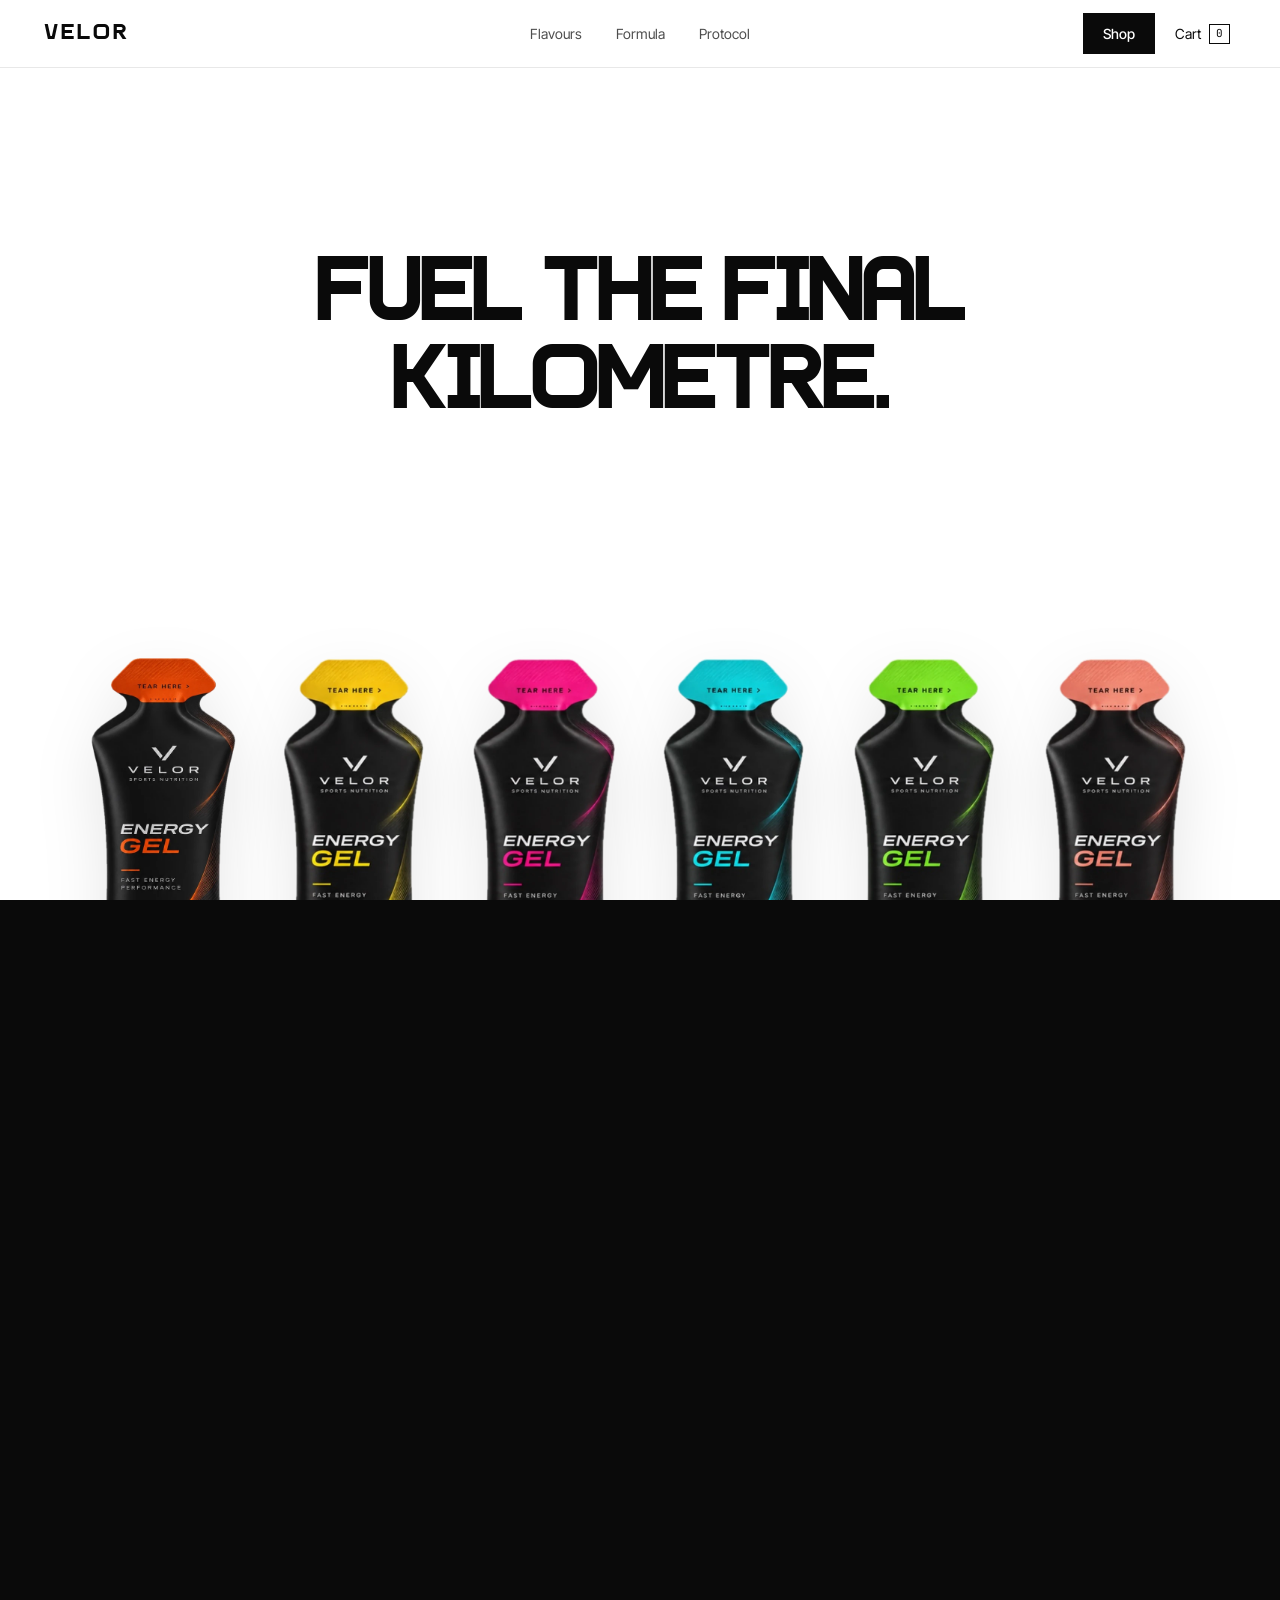
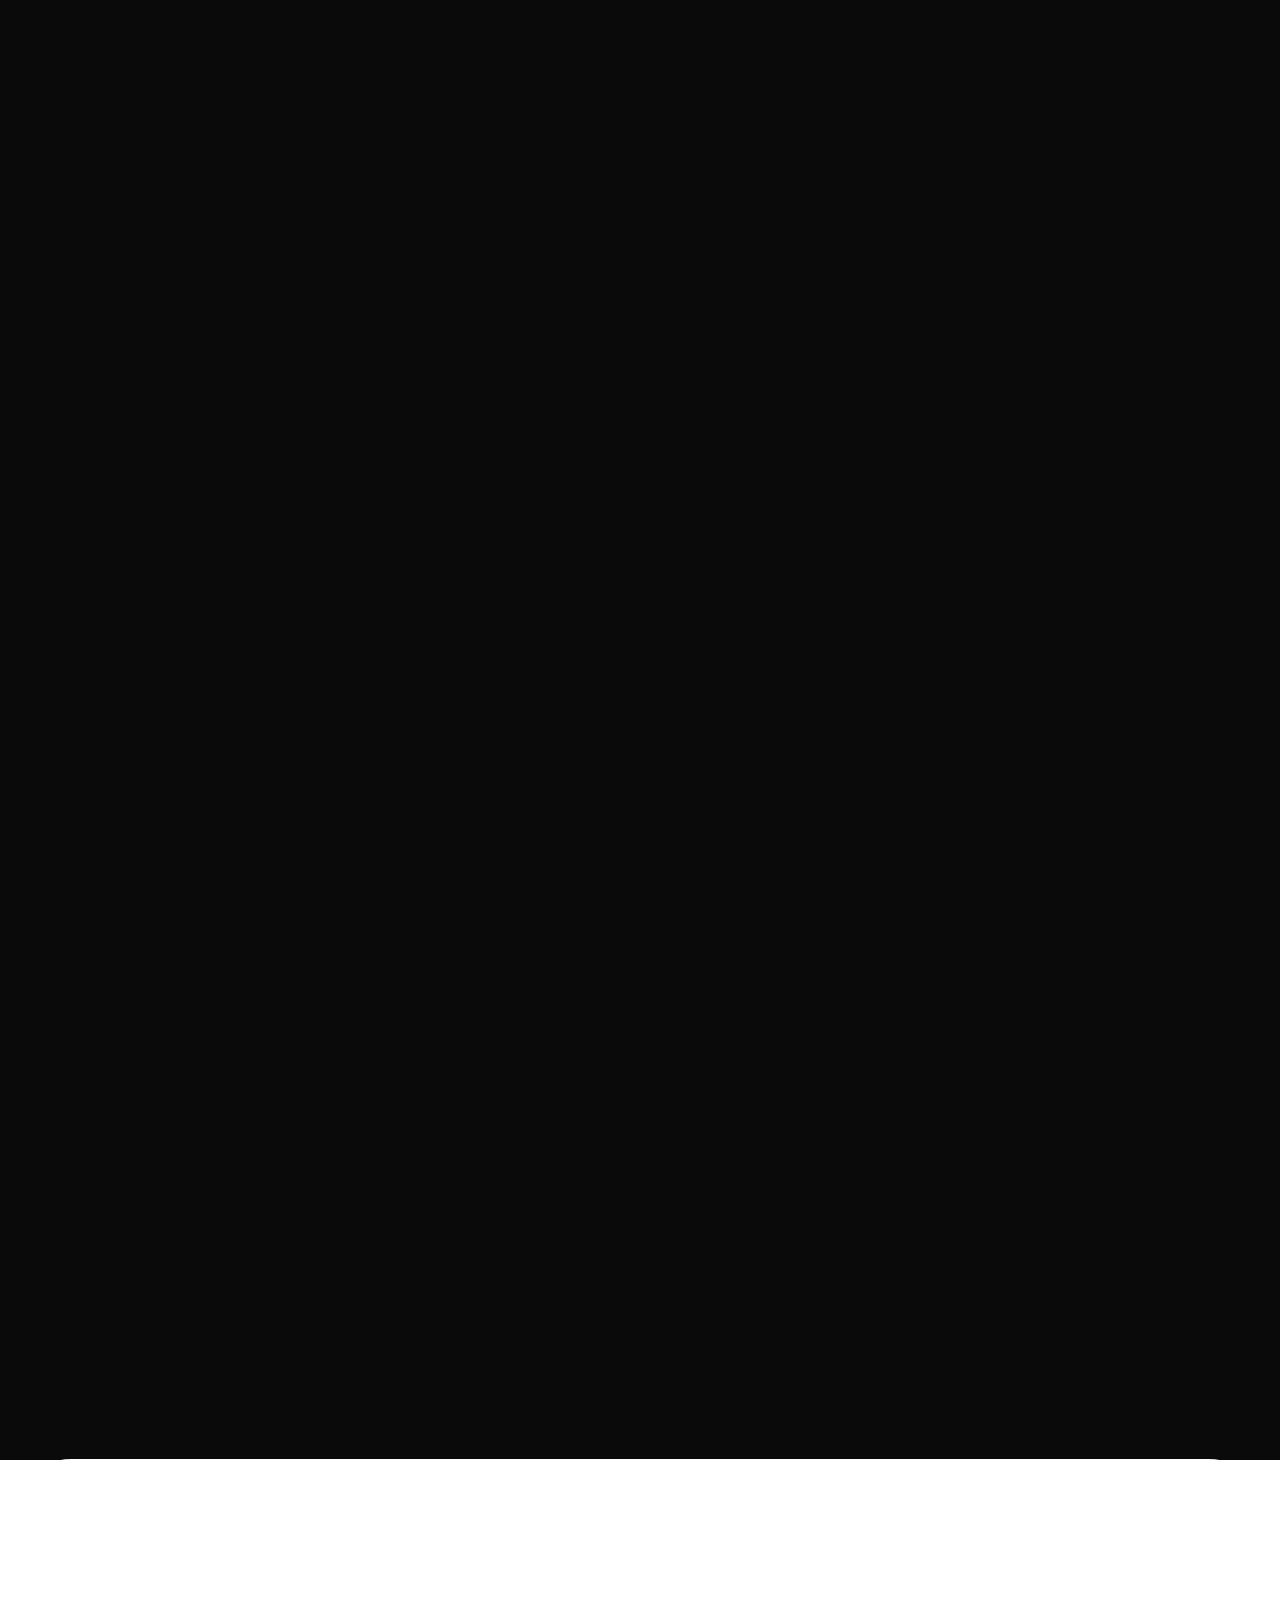
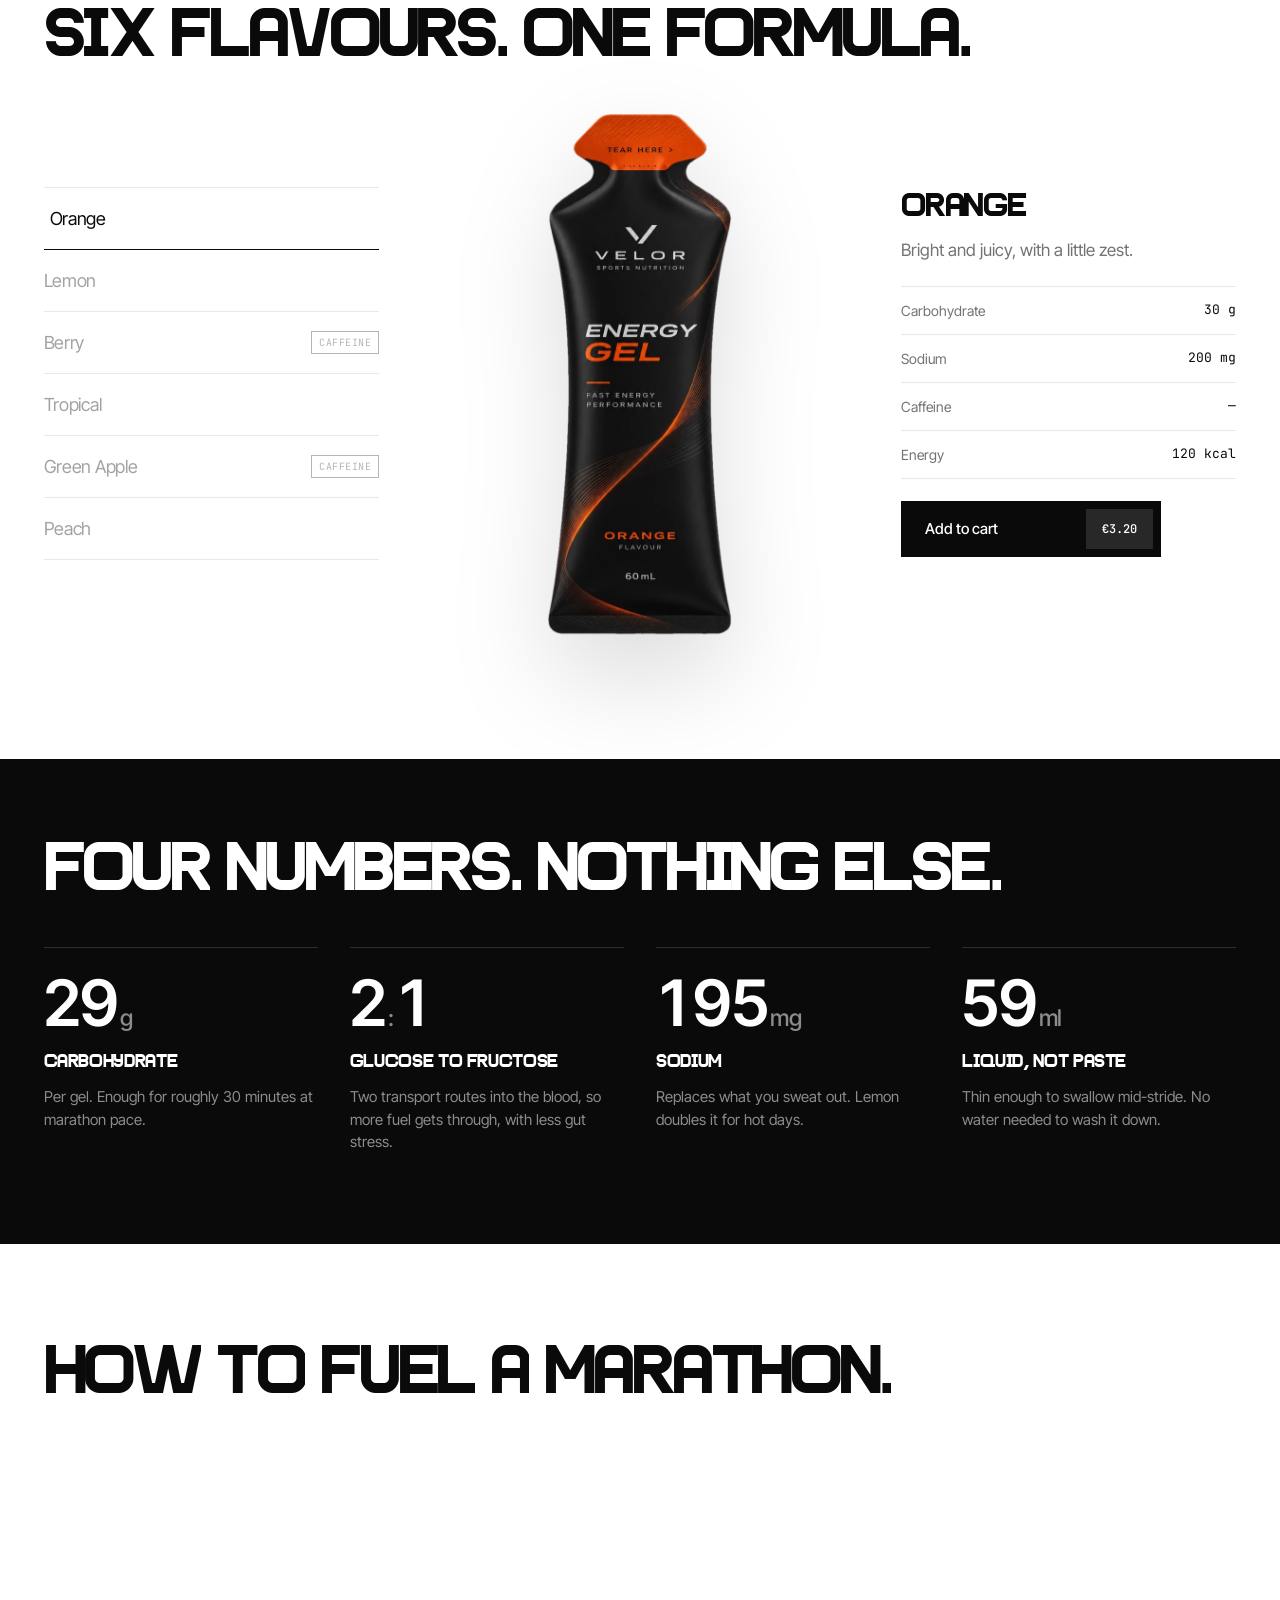
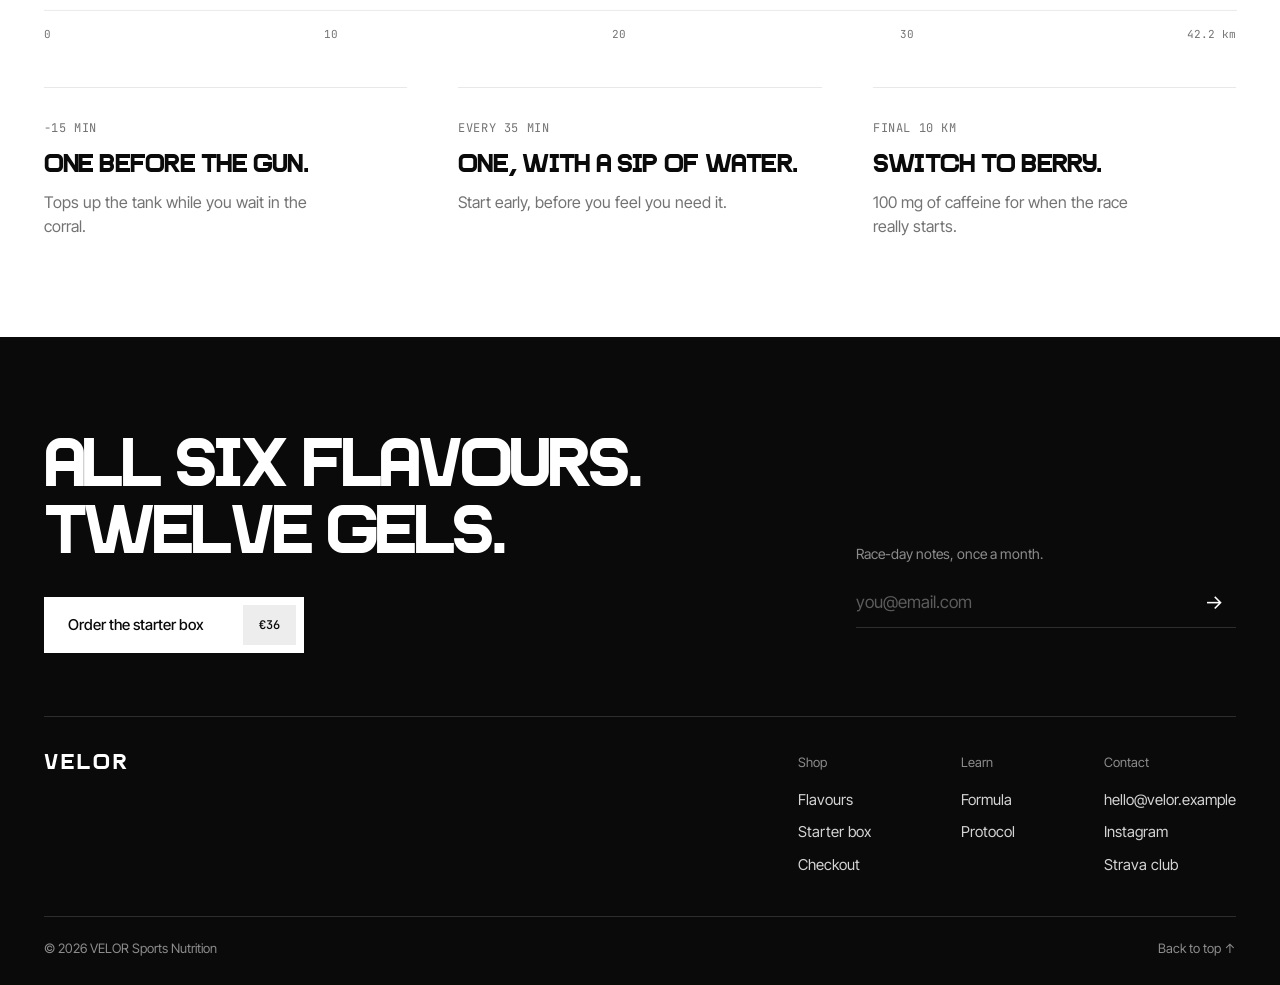
==== commit 41f9f005: "Mobile headline on two fixed lines, simple button hovers, airier mobile manifesto - Headline breaks " ====
--- a/index.html
+++ b/index.html
@@ -55,7 +55,7 @@
       <div class="intro-stage">
         <div class="hero">
           <div class="hero-copy">
-            <h1 class="hero-title" data-split>Fuel the final kilometre.</h1>
+            <h1 class="hero-title" data-split data-br="2">Fuel the final kilometre.</h1>
             <a class="hero-cta" href="#flavours">Shop flavours <span aria-hidden="true">→</span></a>
           </div>
 
--- a/styles.css
+++ b/styles.css
@@ -90,28 +90,28 @@
   border-bottom-color: var(--line-inv);
 }
 .logo { display: inline-flex; align-items: center; justify-self: start; min-height: 44px; }
-.logo span { font-weight: 600; font-size: 18px; letter-spacing: .34em; margin-right: -.34em; }
+.logo span { font-family: var(--display); font-weight: 400; font-size: 22px; letter-spacing: .14em; margin-right: -.14em; line-height: 1; }
 .nav-links { display: flex; gap: 6px; font-size: 14px; }
 .nav-links a {
-  padding: 8px 14px; border-radius: 999px; opacity: .72;
+  padding: 8px 14px; border-radius: 0; opacity: .72;
   transition: opacity .2s, background-color .2s;
 }
 .nav-links a:hover { opacity: 1; background: rgba(10, 10, 10, .05); }
 .nav--dark .nav-links a:hover { background: rgba(255, 255, 255, .08); }
 .nav-actions { justify-self: end; display: flex; align-items: center; gap: 8px; font-size: 14px; }
 .nav-shop {
-  padding: 9px 18px; border-radius: 999px; background: var(--ink); color: var(--paper); font-weight: 500;
-  transition: transform .16s var(--ease-out), background-color .35s, color .35s;
+  padding: 10px 20px; border-radius: 0; background: var(--ink); color: var(--paper); font-weight: 500;
+  transition: transform .16s var(--ease-out), background-color .2s, color .35s;
 }
 .nav--dark .nav-shop { background: var(--paper); color: var(--ink); }
 .nav-shop:active { transform: scale(.96); }
-.nav-cart { padding: 0 6px 0 12px; border-radius: 999px; transition: background-color .2s; }
+.nav-cart { padding: 0 6px 0 12px; border-radius: 0; transition: background-color .2s; }
 .nav-cart:hover { background: rgba(10, 10, 10, .05); }
 .nav--dark .nav-cart:hover { background: rgba(255, 255, 255, .08); }
 .nav-cart { display: inline-flex; align-items: center; gap: 8px; }
 .cart-count {
   display: inline-grid; place-items: center; min-width: 20px; height: 20px; padding: 0 6px;
-  border: 1px solid currentColor; border-radius: 999px; font-family: var(--mono); font-size: 11px;
+  border: 1px solid currentColor; border-radius: 0; font-family: var(--mono); font-size: 11px;
 }
 .cart-count.bump { animation: bump .5s var(--ease-spring); }
 @keyframes bump { 40% { transform: scale(1.35); } }
@@ -140,14 +140,17 @@
 
 /* six packs, half-submerged at the bottom edge */
 .packs {
+  --w: clamp(52px, 11.4vw, 180px);
+  --raise: 20px;
+  /* the old six-column grid left (column - pack) between packs; keep 85% of that */
+  --gap: calc(((min(100vw, var(--max)) - 2 * var(--gutter)) / 6 - var(--w)) * .85);
   position: absolute; left: 0; right: 0; bottom: 0; margin: 0 auto; max-width: var(--max); padding: 0 var(--gutter);
-  display: grid; grid-template-columns: repeat(6, minmax(0, 1fr));
+  display: flex; justify-content: center; gap: var(--gap);
   height: 0; /* packs hang from the bottom edge */
 }
 .pack {
-  --w: clamp(52px, 11.4vw, 180px);
   --hide: 46%; --show: .54;
-  position: relative; justify-self: center;
+  position: relative; flex: 0 0 auto;
   width: var(--w); height: 0;
   outline: none;
 }
@@ -162,7 +165,7 @@
   filter: drop-shadow(0 24px 30px rgba(0, 0, 0, .1));
   user-select: none; -webkit-user-drag: none; pointer-events: none;
 }
-.loaded .pack-body { transform: translate3d(0, calc(var(--hide, 50%) - var(--lift, 0%) + var(--sink, 0px)), 0) rotate(var(--rot, 0deg)); }
+.loaded .pack-body { transform: translate3d(0, calc(var(--hide, 50%) - var(--lift, 0%) + var(--sink, 0px) - var(--raise, 0px)), 0) rotate(var(--rot, 0deg)); }
 .pack-body { transform-origin: 50% 80%; }
 .loaded .pack.ready .pack-body { transition: transform .7s var(--ease-out); transition-delay: 0s; }
 .loaded .pack.ready.sunk .pack-body { transition: none; }
@@ -170,7 +173,7 @@
    the hit area doesn't, so the lift can't slide out from under the cursor. */
 .pack::before {
   content: ""; position: absolute; left: 0; bottom: 0; width: var(--w);
-  height: calc(var(--w) * 2.82 * var(--show, .5));
+  height: calc(var(--w) * 2.82 * var(--show, .5) + var(--raise, 0px));
 }
 .pack-body { pointer-events: none; }
 .pack.sunk { pointer-events: none; }
@@ -245,7 +248,7 @@
   color: #a3a3a3; transition: color .3s ease;
   position: relative;
 }
-.fl-btn .tag { font-family: var(--mono); font-size: 10px; letter-spacing: .05em; text-transform: uppercase; padding: 3px 7px; border: 1px solid currentColor; border-radius: 99px; opacity: .8; }
+.fl-btn .tag { font-family: var(--mono); font-size: 10px; letter-spacing: .05em; text-transform: uppercase; padding: 3px 7px; border: 1px solid currentColor; border-radius: 0; opacity: .8; }
 .fl-btn::before {
   content: ""; position: absolute; left: 0; right: 0; bottom: -1px; height: 1px; background: var(--ink);
   transform: scaleX(0); transform-origin: left; transition: transform .6s var(--ease-out);
@@ -291,7 +294,7 @@
 /* ---------- buttons ---------- */
 .btn {
   display: inline-flex; align-items: center; justify-content: space-between; gap: 28px;
-  height: 56px; padding: 0 8px 0 24px; border-radius: 999px;
+  height: 56px; padding: 0 8px 0 24px; border-radius: 0;
   font-weight: 500; font-size: 15px;
   transition: transform .16s var(--ease-out);
   position: relative; overflow: hidden; isolation: isolate;
@@ -301,14 +304,18 @@
   transform: translateY(101%); transition: transform .5s var(--ease-out);
 }
 .btn:active { transform: scale(.97); }
-.btn-price { font-family: var(--mono); font-size: 12px; height: 40px; padding: 0 16px; display: grid; place-items: center; border-radius: 999px; transition: background-color .3s, color .3s; }
+.btn-price { font-family: var(--mono); font-size: 12px; height: 40px; padding: 0 16px; display: grid; place-items: center; border-radius: 0; transition: background-color .3s, color .3s; }
 .btn--ink { background: var(--ink); color: var(--paper); align-self: flex-start; min-width: 260px; }
 .btn--ink .btn-price { background: rgba(255, 255, 255, .12); }
 .btn--paper { background: var(--paper); color: var(--ink); min-width: 260px; }
 .btn--paper .btn-price { background: rgba(0, 0, 0, .07); }
+.btn { transition: transform .16s var(--ease-out), background-color .2s ease; }
 @media (hover: hover) {
-  .btn--ink:hover .btn-price { background: var(--paper); color: var(--ink); }
-  .btn--paper:hover .btn-price { background: var(--ink); color: var(--paper); }
+  .btn--ink:hover { background: #2b2b2b; }
+  .btn--paper:hover { background: #e6e6e6; }
+  .nav-shop:hover, .hero-cta:hover { background: #2b2b2b; }
+  .nav--dark .nav-shop:hover { background: #e6e6e6; }
+  .btn:disabled:hover { background: var(--ink); }
 }
 
 /* ==========================================================================
@@ -399,7 +406,7 @@
   display: grid; grid-template-columns: 1fr auto; gap: 48px; align-items: start;
   padding: 36px 0 40px; border-top: 1px solid var(--line-inv);
 }
-.foot-logo { font-weight: 600; font-size: 18px; letter-spacing: .34em; justify-self: start; }
+.foot-logo { font-family: var(--display); font-weight: 400; font-size: 22px; letter-spacing: .14em; line-height: 1; justify-self: start; }
 .foot-cols { display: grid; grid-template-columns: repeat(3, auto); gap: clamp(40px, 7vw, 112px); }
 .foot-cols div { display: flex; flex-direction: column; gap: 10px; align-items: flex-start; }
 .foot-cols p { font-size: 13px; color: var(--mute-inv); margin-bottom: 6px; }
@@ -443,9 +450,9 @@
 .cart-head h2 { font-size: 20px; font-weight: 600; letter-spacing: -.02em; display: flex; align-items: center; gap: 10px; }
 .cart-head h2 span {
   display: inline-grid; place-items: center; min-width: 24px; height: 24px; padding: 0 7px;
-  border-radius: 999px; background: var(--ink); color: var(--paper); font-family: var(--mono); font-size: 11px; font-weight: 500;
-}
-.cart-x { width: 44px; height: 44px; margin-right: -10px; display: grid; place-items: center; border-radius: 999px; transition: background-color .2s, transform .16s var(--ease-out); }
+  border-radius: 0; background: var(--ink); color: var(--paper); font-family: var(--mono); font-size: 11px; font-weight: 500;
+}
+.cart-x { width: 44px; height: 44px; margin-right: -10px; display: grid; place-items: center; border-radius: 0; transition: background-color .2s, transform .16s var(--ease-out); }
 .cart-x:hover { background: var(--ghost); }
 .cart-x:active { transform: scale(.94); }
 .cart-x svg { width: 20px; height: 20px; fill: none; stroke: currentColor; stroke-width: 1.6; }
@@ -468,8 +475,8 @@
 .ci-price { font-family: var(--mono); font-size: 13px; white-space: nowrap; padding-top: 2px; }
 .ci-sub { font-size: 13px; color: var(--mute); margin-top: 2px; }
 .ci-bottom { display: flex; align-items: center; justify-content: space-between; margin-top: auto; padding-top: 12px; }
-.qty { display: inline-flex; align-items: center; border: 1px solid var(--line); border-radius: 999px; height: 36px; }
-.qty button { width: 36px; height: 36px; display: grid; place-items: center; font-size: 16px; border-radius: 999px; transition: background-color .2s; }
+.qty { display: inline-flex; align-items: center; border: 1px solid var(--line); border-radius: 0; height: 36px; }
+.qty button { width: 36px; height: 36px; display: grid; place-items: center; font-size: 16px; border-radius: 0; transition: background-color .2s; }
 .qty button:hover:not(:disabled) { background: var(--ghost); }
 .qty button:disabled { opacity: .3; cursor: default; }
 .qty span { min-width: 24px; text-align: center; font-family: var(--mono); font-size: 13px; }
@@ -495,7 +502,7 @@
   position: fixed; left: 50%; bottom: 24px; z-index: 60;
   transform: translate(-50%, 140%); opacity: 0;
   background: var(--ink); color: var(--paper); border: 1px solid var(--line-inv);
-  padding: 12px 18px; border-radius: 999px; font-size: 14px; white-space: nowrap;
+  padding: 12px 18px; border-radius: 0; font-size: 14px; white-space: nowrap;
   bottom: calc(24px + env(safe-area-inset-bottom));
   transition: transform .5s var(--ease-out), opacity .3s;
 }
@@ -510,7 +517,7 @@
   .fl-list { grid-column: 1 / -1; display: flex; gap: 8px; overflow-x: auto; border: 0; scrollbar-width: none; margin: 0 calc(var(--gutter) * -1); padding: 0 var(--gutter); }
   .fl-list::-webkit-scrollbar { display: none; }
   .fl-item { border: 0; flex: 0 0 auto; }
-  .fl-btn { display: inline-flex; width: auto; padding: 10px 16px; border: 1px solid var(--line); border-radius: 999px; font-size: 15px; gap: 8px; }
+  .fl-btn { display: inline-flex; width: auto; padding: 10px 16px; border: 1px solid var(--line); border-radius: 0; font-size: 15px; gap: 8px; }
   .fl-btn .tag, .fl-btn::before { display: none; }
   .fl-btn[aria-selected="true"] { background: var(--ink); color: var(--paper); border-color: var(--ink); }
   .fl-btn:hover .name, .fl-btn[aria-selected="true"] .name { transform: none; }
@@ -528,18 +535,18 @@
   .nav-links { display: none; }
   .nav-actions { gap: 14px; }
   /* hero: bigger type, a CTA, and the six packs fanned out like a hand of cards */
-  .hero-copy { top: calc(var(--nav-h) + 9vh); transform: none; }
-  .hero-title { font-size: clamp(40px, 12vw, 64px); line-height: .95; max-width: 10ch; }
+  .hero-copy { top: calc(var(--nav-h) + 15vh); transform: none; }
+  .hero-title { font-size: min(calc((100vw - 2 * var(--gutter)) / 7.9), 80px); line-height: .95; max-width: none; white-space: nowrap; }
   .hero-cta {
     display: inline-flex; align-items: center; gap: 10px; margin-top: 26px;
-    height: 48px; padding: 0 22px; border-radius: 999px;
+    height: 48px; padding: 0 22px; border-radius: 0;
     background: var(--ink); color: var(--paper); font-size: 15px; font-weight: 500;
     opacity: 0; transform: translateY(10px);
-    transition: opacity .8s .55s var(--ease-out), transform .8s .55s var(--ease-out);
+    transition: opacity .8s .55s var(--ease-out), transform .8s .55s var(--ease-out), background-color .2s ease;
   }
   .hero-cta:active { transform: scale(.97); }
   .loaded .hero-cta { opacity: 1; transform: none; }
-  .packs { display: block; padding: 0; max-width: none; }
+  .packs { display: block; padding: 0; max-width: none; --raise: 0px; }
   .pack {
     --w: min(27vw, 180px);
     position: absolute; left: calc(50% + var(--x, 0px) - var(--w) / 2);
@@ -555,7 +562,8 @@
   .intro { height: 300vh; }
   .fl { grid-template-columns: 1fr; }
   .flavours { padding-top: calc(var(--nav-h) + 36px); display: block; }
-  .manifesto { text-align: left; width: 100%; }
+  .blackout { padding: 0 calc(var(--gutter) + 14px); }
+  .manifesto { text-align: left; width: 100%; font-size: clamp(30px, 10.2vw, 48px); line-height: 1.22; letter-spacing: -.03em; }
   .fl-stage { height: 42vh; min-height: 280px; max-height: 420px; }
   .fl { gap: 24px; }
   .fl-specs div { padding: 11px 0; }
@@ -583,14 +591,14 @@
 
 /* tablets in portrait: bigger packs to fill the tall hero */
 @media (min-width: 761px) and (max-width: 1180px) and (orientation: portrait) {
-  .pack { --w: 14vw; --hide: 42%; --show: .58; }
+  .packs { --w: 14vw; }
+  .pack { --hide: 42%; --show: .58; }
 }
 
 /* small phones */
 @media (max-width: 380px) {
   .logo span { font-size: 15px; letter-spacing: .26em; }
   .nav-shop { padding: 7px 12px; }
-  .hero-title { font-size: 38px; }
   .fl-btn { padding: 9px 13px; font-size: 14px; }
 }
 
@@ -599,7 +607,8 @@
   :root { --nav-h: 54px; }
   .hero-copy { top: 40%; }
   .hero-title { font-size: clamp(34px, 8vh + 2vw, 64px); max-width: 16ch; }
-  .pack { --w: clamp(40px, 7.5vw, 90px); --hide: 46%; --show: .54; }
+  .packs { --w: clamp(40px, 7.5vw, 90px); --raise: 0px; }
+  .pack { --hide: 46%; --show: .54; }
   .manifesto { font-size: clamp(22px, 6vh, 40px); max-width: 28ch; }
   .flavours { min-height: 0; }
   .fl { grid-template-columns: 1fr 1fr; }
@@ -678,7 +687,7 @@
 .co-items .ci { border-bottom: 1px solid var(--line); animation: none; }
 .co-items .ci-img { background: var(--paper); position: relative; }
 .co-qty {
-  position: absolute; top: 6px; right: 6px; min-width: 20px; height: 20px; padding: 0 6px; border-radius: 999px;
+  position: absolute; top: 6px; right: 6px; min-width: 20px; height: 20px; padding: 0 6px; border-radius: 0;
   background: var(--ink); color: var(--paper); font-family: var(--mono); font-size: 11px; display: grid; place-items: center;
 }
 .co-rows { display: flex; flex-direction: column; gap: 8px; padding-top: 18px; }
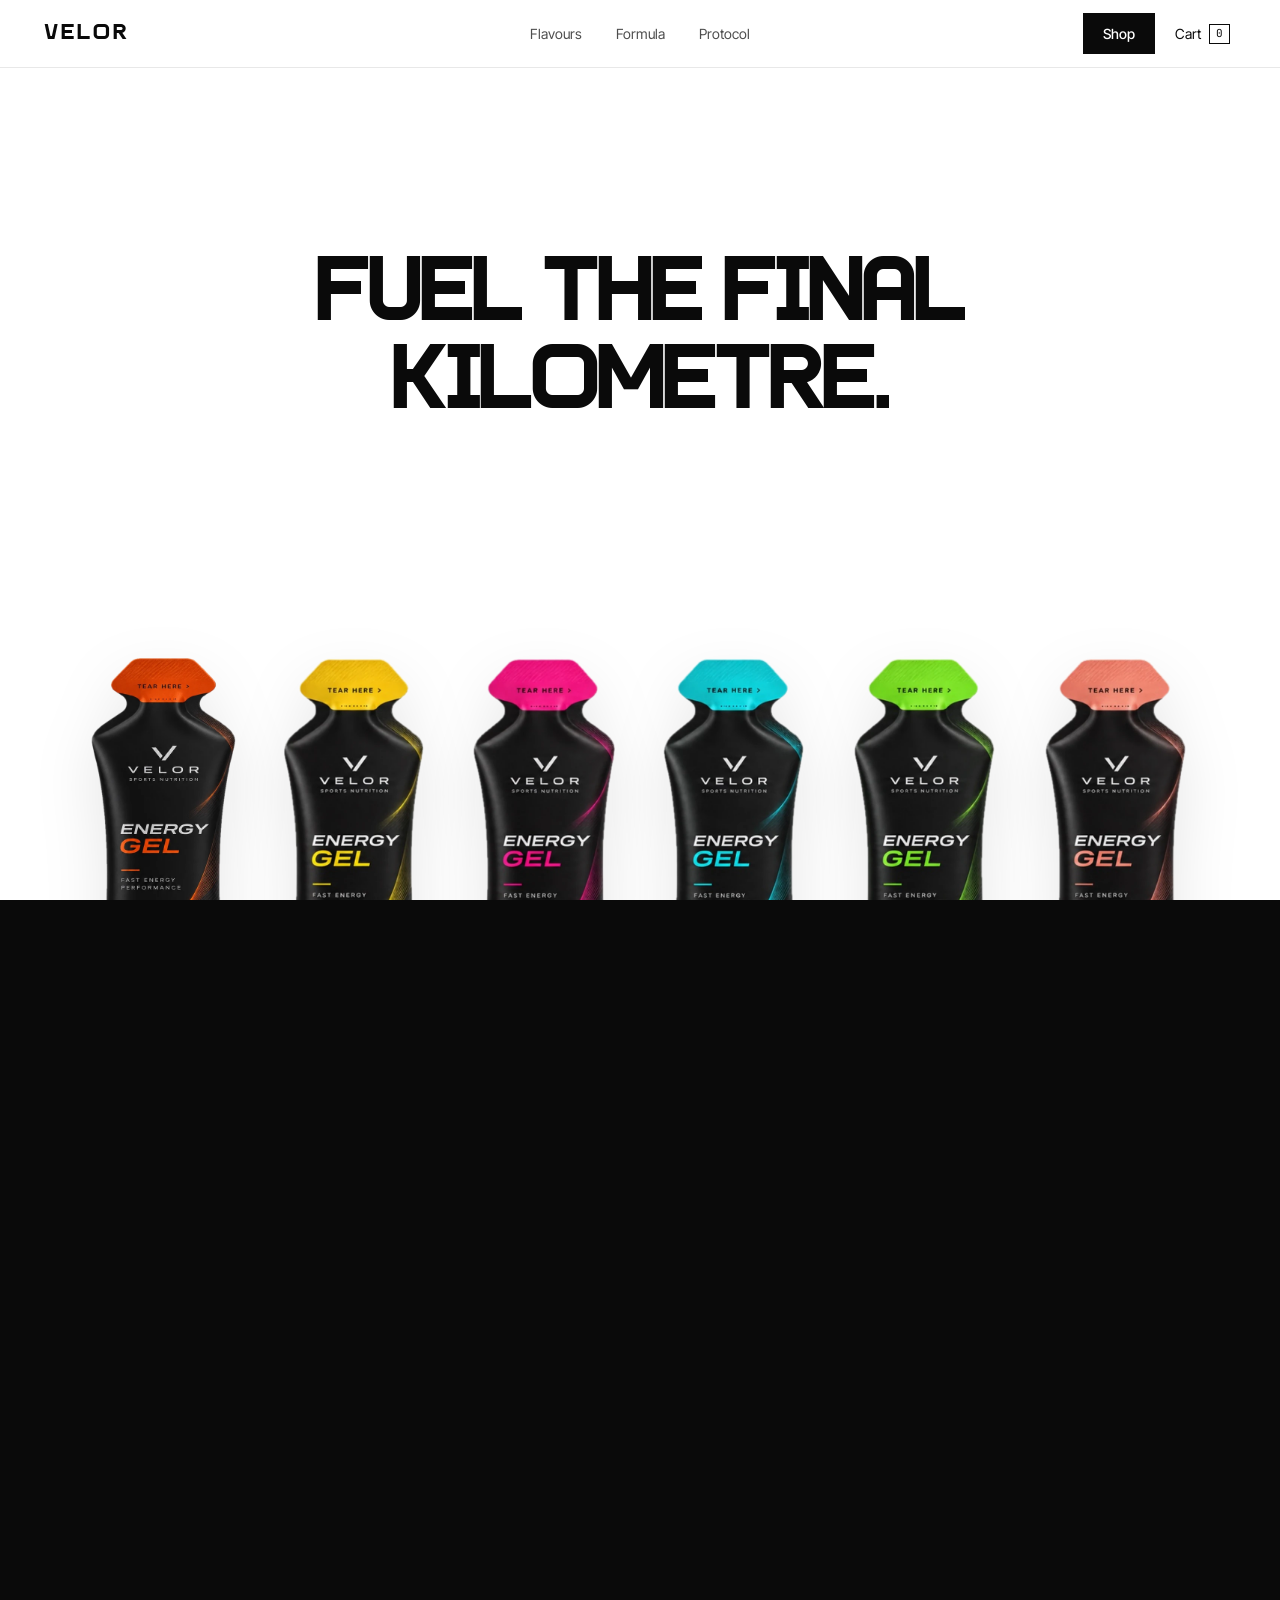
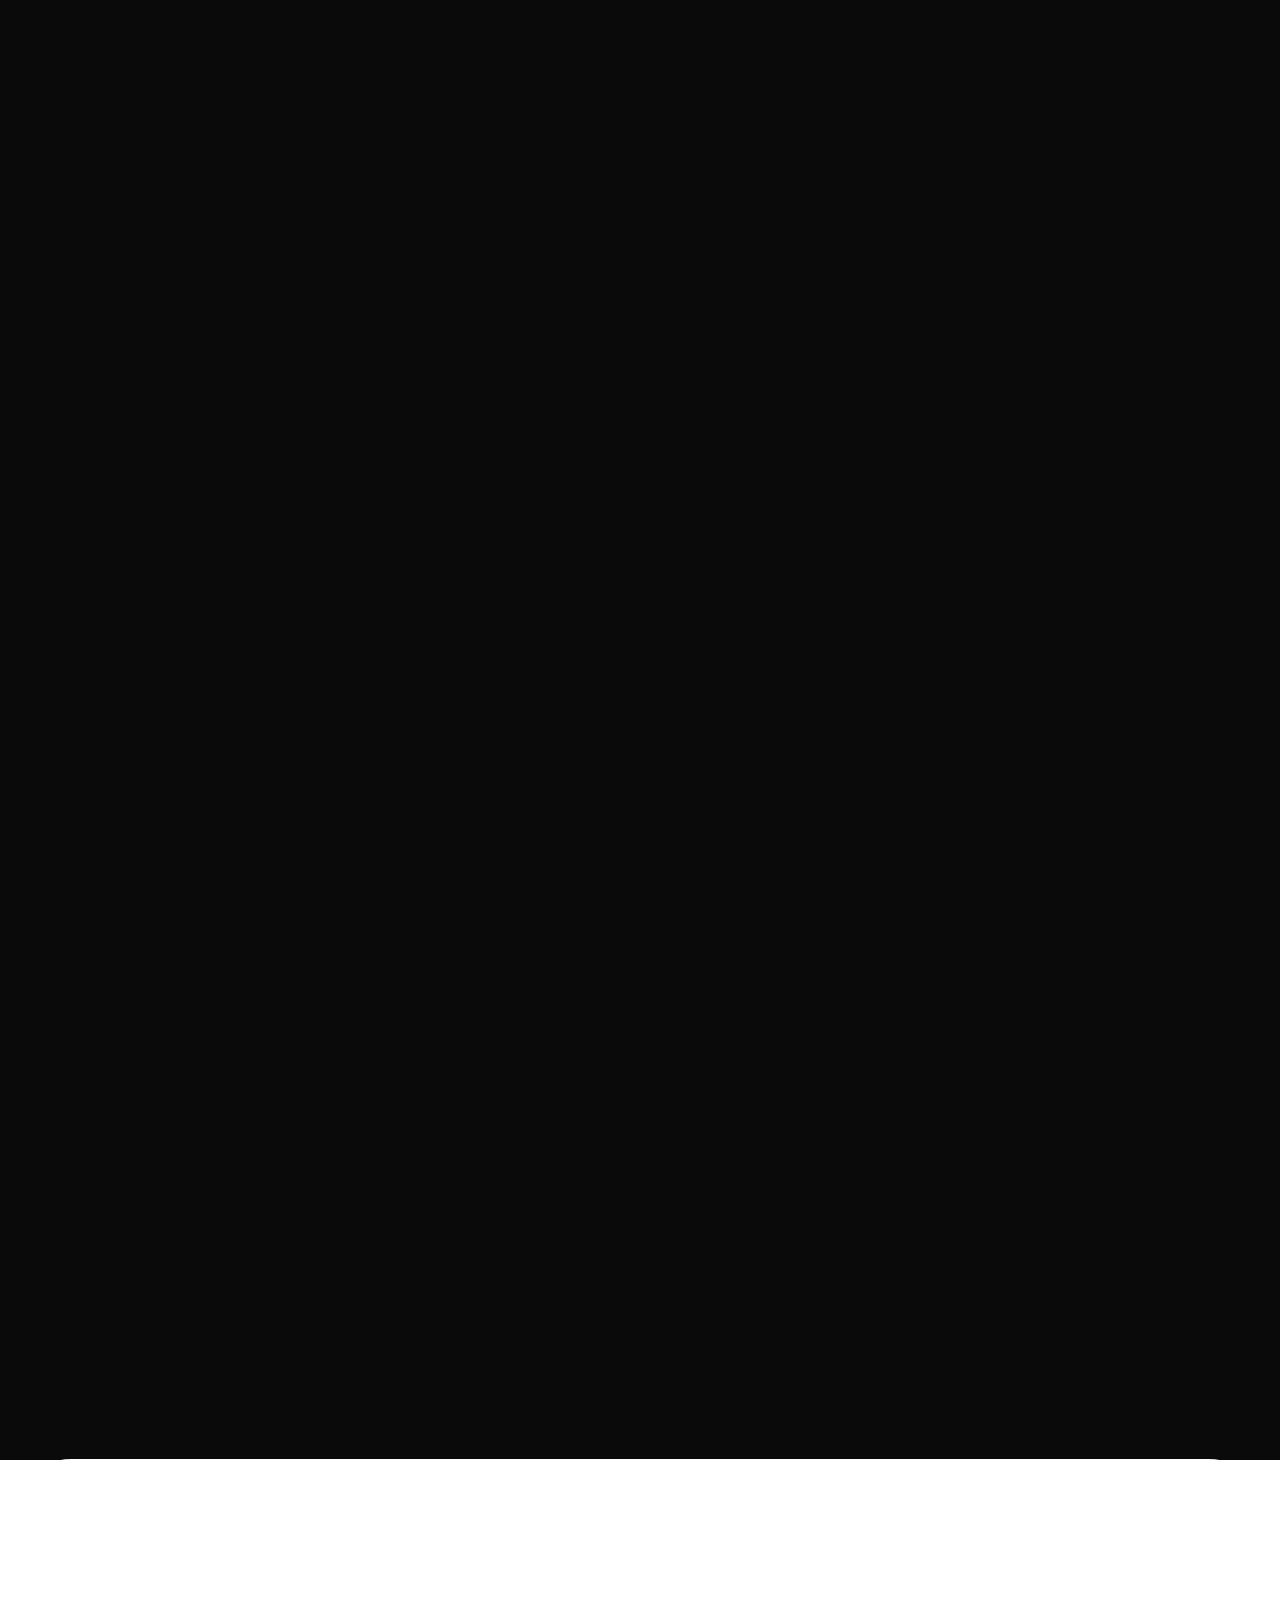
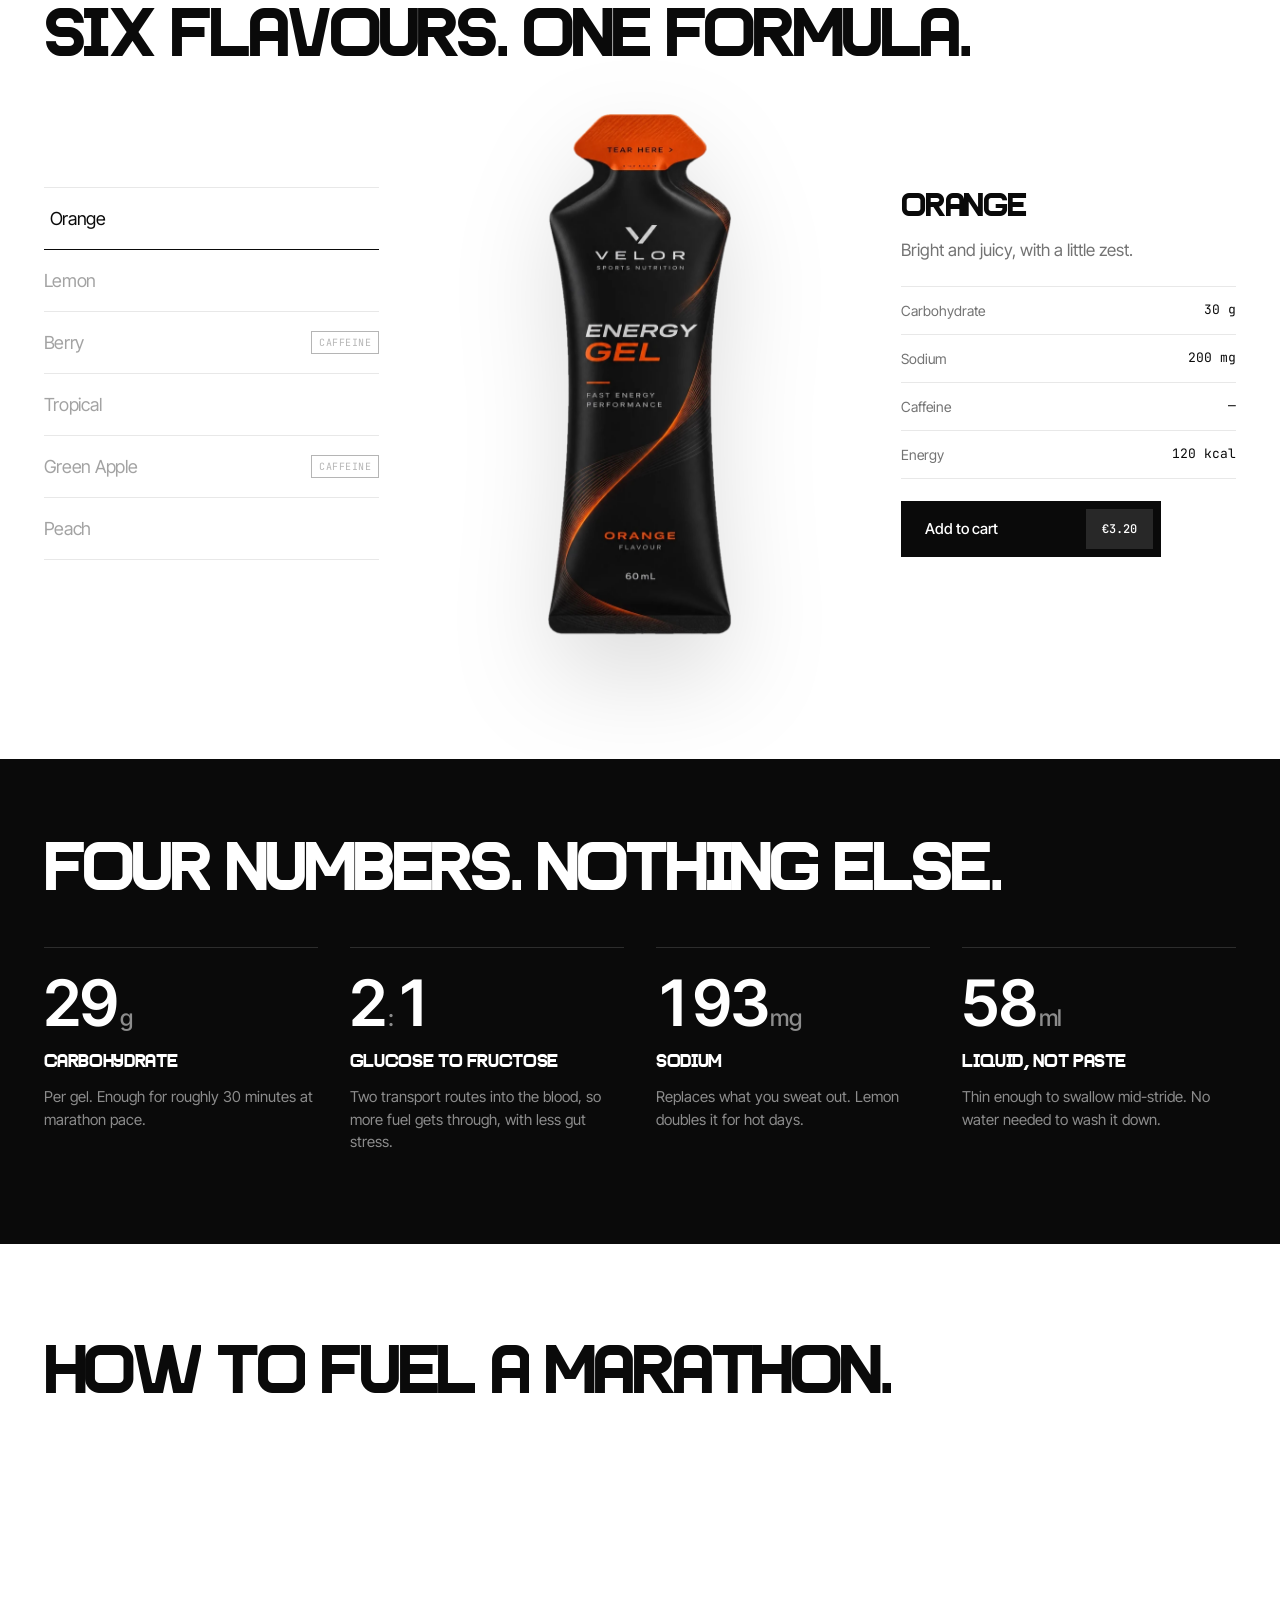
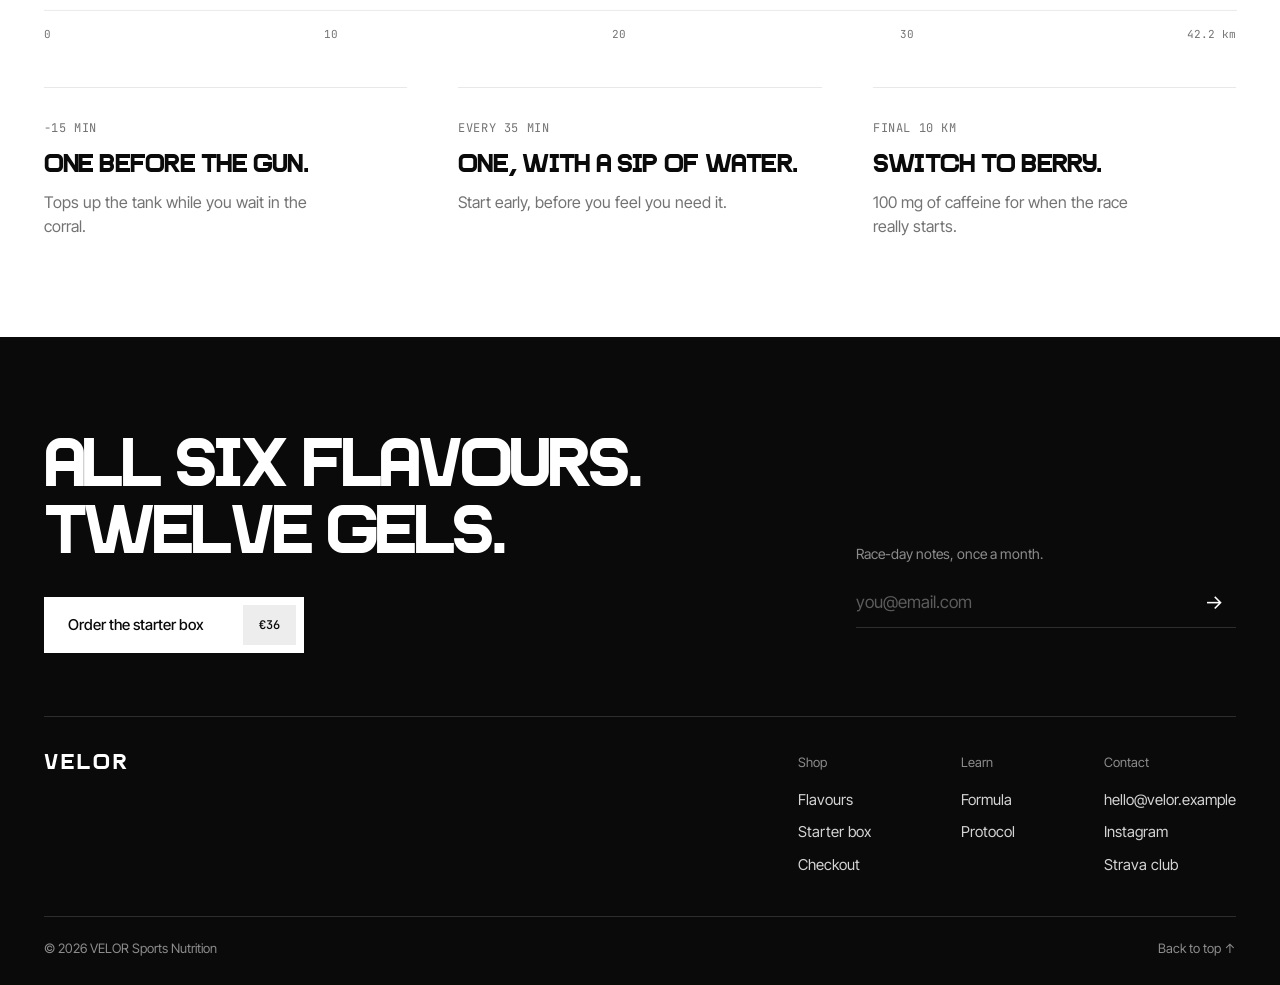
==== commit 2d85fb3d: "Manifesto: black-and-white running triptych above the text Three community photos (bridge, after-run" ====
--- a/index.html
+++ b/index.html
@@ -63,7 +63,14 @@
         </div>
 
         <div class="blackout" id="blackout" aria-hidden="false">
-          <p class="manifesto" id="manifesto">No sugar crash. No sticky hands. No guessing. Just thirty grams of fuel, ready the moment your legs ask&nbsp;for&nbsp;it.</p>
+          <div class="mf">
+            <div class="mf-photos">
+              <figure class="mf-photo mf-photo--sq"><img src="assets/run-bridge.webp" width="1100" height="1100" alt="A group of runners crossing a high concrete bridge at sunrise, long shadows behind them" loading="lazy" decoding="async"></figure>
+              <figure class="mf-photo mf-photo--tall"><img src="assets/run-together.webp" width="880" height="1100" alt="Three runners laughing and catching their breath together after a cold morning run" loading="lazy" decoding="async"></figure>
+              <figure class="mf-photo mf-photo--sq"><img src="assets/run-ridge.webp" width="1100" height="1100" alt="Five trail runners in silhouette climbing a ridge above a sea of fog" loading="lazy" decoding="async"></figure>
+            </div>
+            <p class="manifesto" id="manifesto">No sugar crash. No sticky hands. No guessing. Just thirty grams of fuel, ready the moment your legs ask&nbsp;for&nbsp;it.</p>
+          </div>
         </div>
       </div>
     </section>
--- a/styles.css
+++ b/styles.css
@@ -197,10 +197,31 @@
   will-change: clip-path;
 }
 .blackout.full { pointer-events: auto; }
+/* triptych above the manifesto: three photos share one height, keep their own shapes */
+.mf {
+  --gap: clamp(10px, 1.2vw, 18px);
+  --ph: min(46vh, calc((min(100vw, var(--max)) - 2 * var(--gutter) - 2 * var(--gap)) / 2.8));
+  width: 100%;
+  padding-top: var(--nav-h);
+  display: flex; flex-direction: column; align-items: center; gap: clamp(28px, 5vh, 56px);
+}
+.mf-photos { display: flex; gap: var(--gap); justify-content: center; }
+.mf-photo {
+  --r: 0;
+  margin: 0; height: var(--ph); overflow: hidden; background: #161616;
+  clip-path: inset(calc((1 - var(--r)) * 100%) 0 0 0);
+}
+.mf-photo--sq { aspect-ratio: 1 / 1; }
+.mf-photo--tall { aspect-ratio: 4 / 5; }
+.mf-photo img {
+  width: 100%; height: 100%; object-fit: cover; display: block;
+  transform: scale(calc(1.14 - .14 * var(--r))); transform-origin: 50% 70%;
+  filter: grayscale(1) contrast(1.04);
+}
 .manifesto {
   width: min(100%, 15.25em);
   font-weight: 500;
-  font-size: clamp(28px, 4.2vw, 64px);
+  font-size: clamp(24px, min(3vw, 5.2vh), 46px);
   line-height: 1.06;
   letter-spacing: -.035em;
   text-align: justify;
@@ -563,7 +584,12 @@
   .fl { grid-template-columns: 1fr; }
   .flavours { padding-top: calc(var(--nav-h) + 36px); display: block; }
   .blackout { padding: 0 calc(var(--gutter) + 14px); }
-  .manifesto { text-align: left; width: 100%; font-size: clamp(30px, 10.2vw, 48px); line-height: 1.22; letter-spacing: -.03em; }
+  .mf { gap: clamp(22px, 3.6vh, 36px); }
+  .mf-photos { width: 100%; }
+  .mf-photo, .mf-photo--sq, .mf-photo--tall { flex: 1 1 0; aspect-ratio: auto; height: min(38vh, 320px); }
+  .mf-photo:nth-child(1) img { object-position: 52% 60%; }
+  .mf-photo:nth-child(3) img { object-position: 58% 75%; }
+  .manifesto { text-align: left; width: 100%; font-size: clamp(24px, min(8.2vw, 4.4vh), 40px); line-height: 1.2; letter-spacing: -.03em; }
   .fl-stage { height: 42vh; min-height: 280px; max-height: 420px; }
   .fl { gap: 24px; }
   .fl-specs div { padding: 11px 0; }
@@ -609,7 +635,8 @@
   .hero-title { font-size: clamp(34px, 8vh + 2vw, 64px); max-width: 16ch; }
   .packs { --w: clamp(40px, 7.5vw, 90px); --raise: 0px; }
   .pack { --hide: 46%; --show: .54; }
-  .manifesto { font-size: clamp(22px, 6vh, 40px); max-width: 28ch; }
+  .manifesto { font-size: clamp(18px, 5vh, 30px); max-width: 30ch; }
+  .mf { --ph: 34vh; gap: 16px; }
   .flavours { min-height: 0; }
   .fl { grid-template-columns: 1fr 1fr; }
   .fl-stage { height: 70vh; min-height: 240px; }
